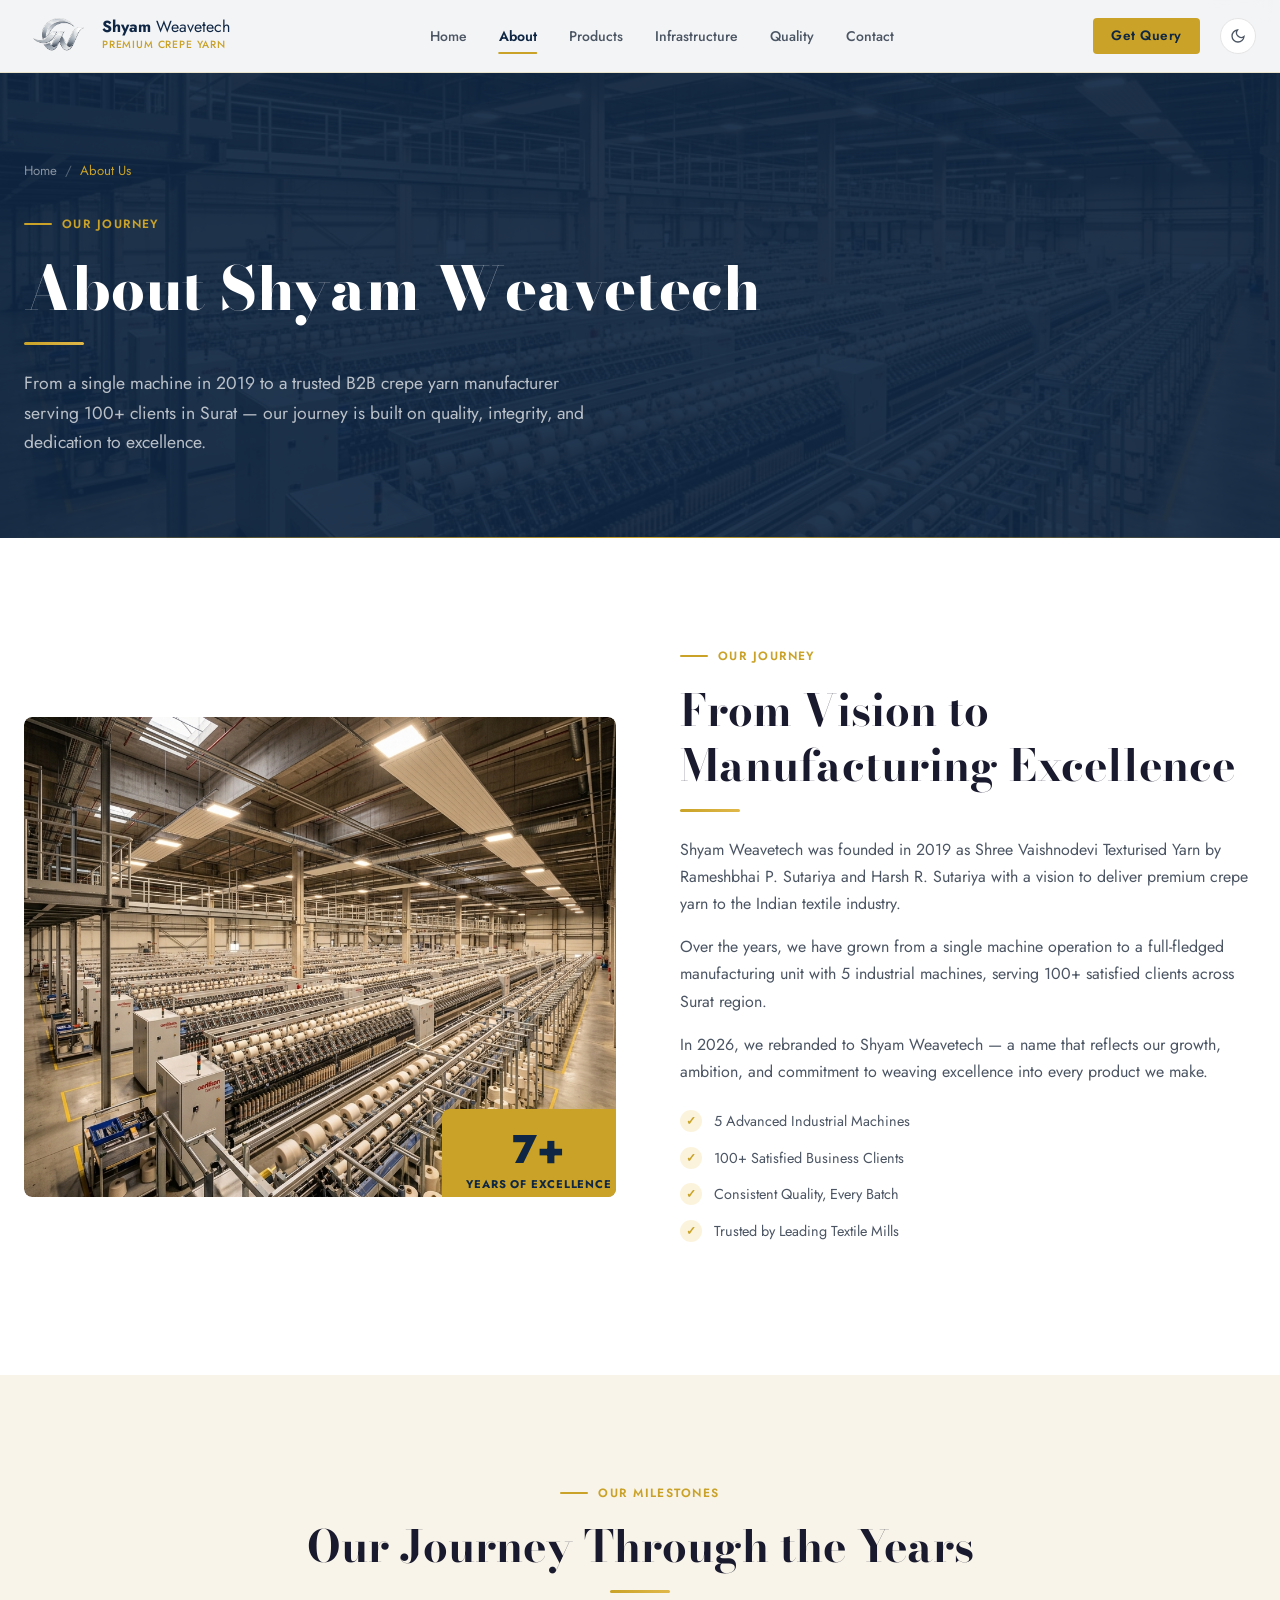
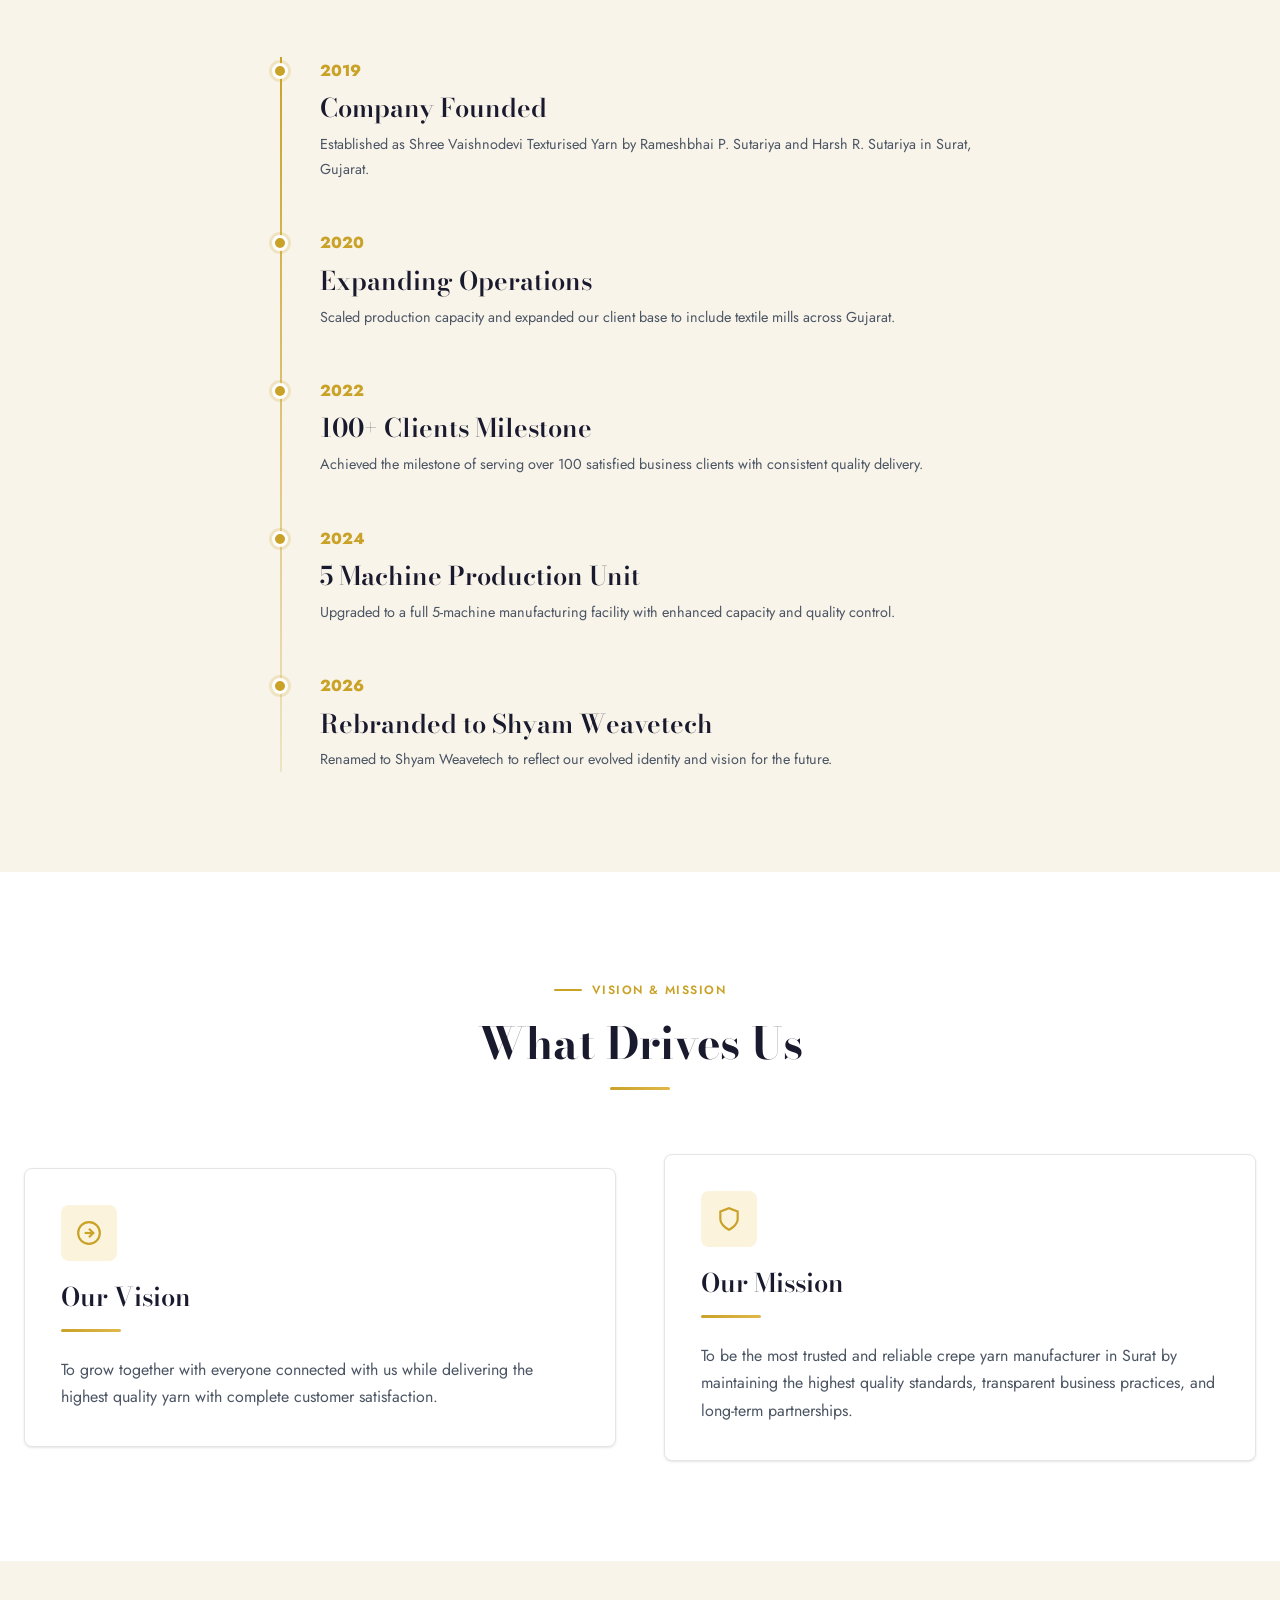
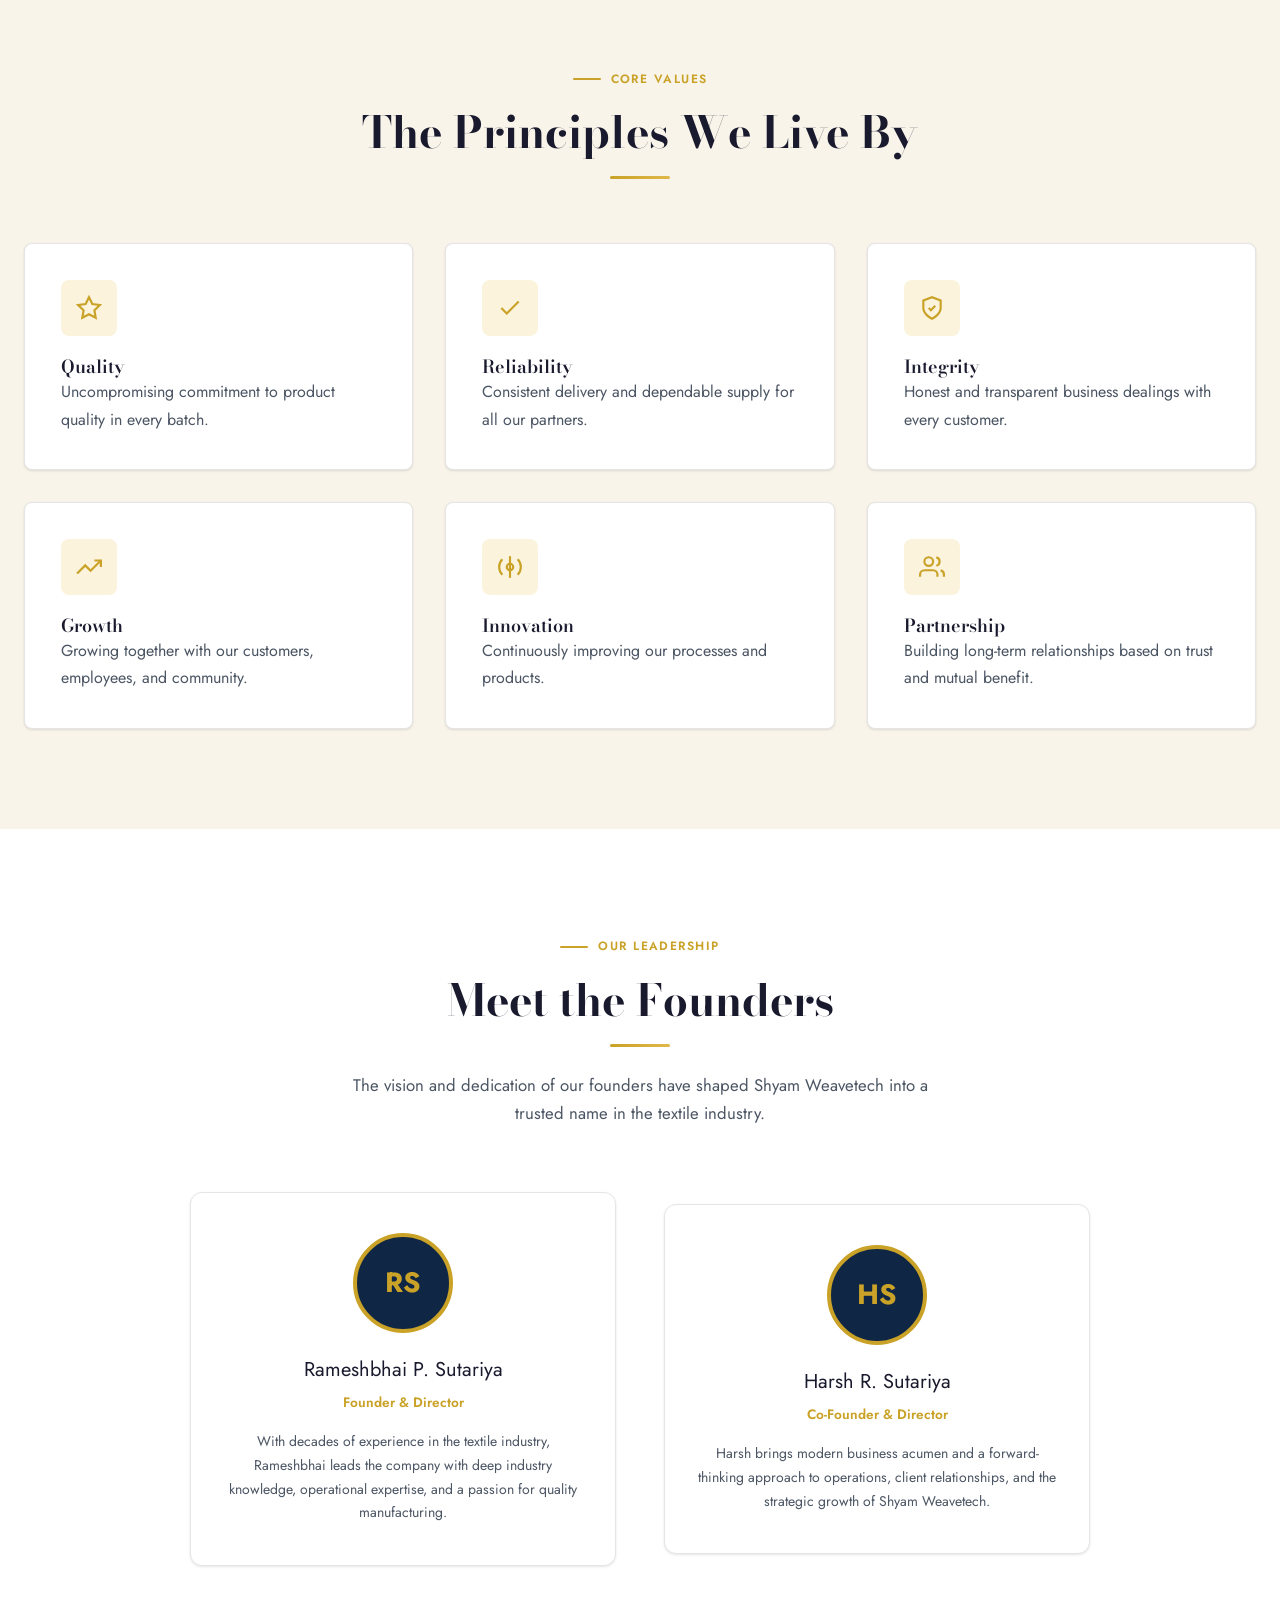
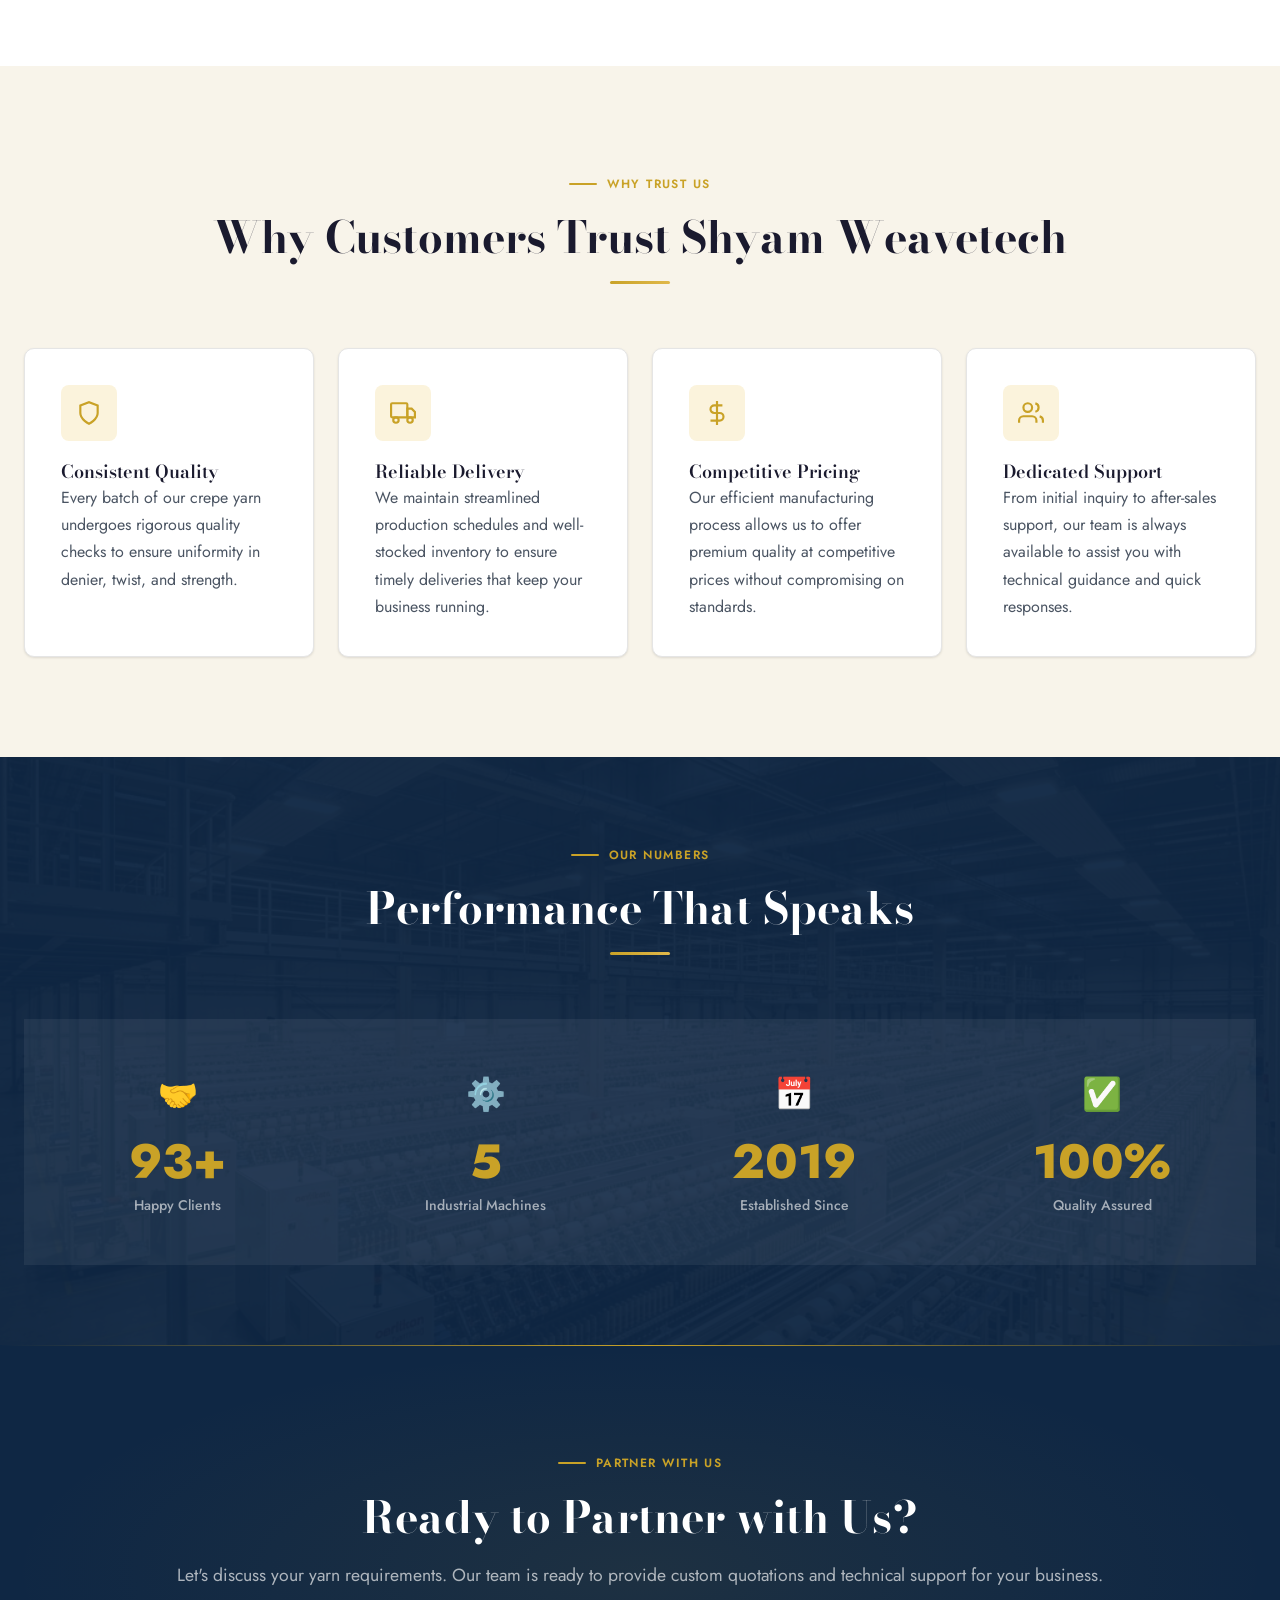
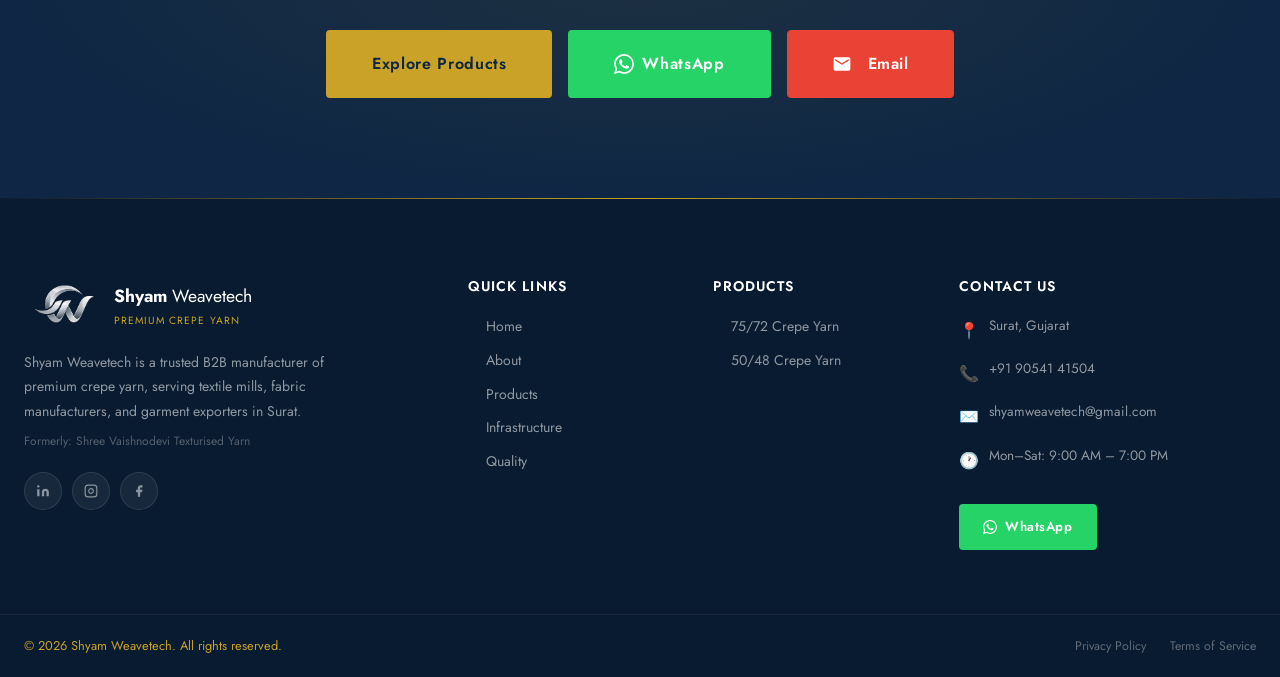
==== about.html @ a869e86b "Initial commit" ====
<!DOCTYPE html>
<html lang="en" data-theme="light">

<head>
  <meta charset="UTF-8">
  <meta name="viewport" content="width=device-width, initial-scale=1.0">
  <title>About Us | Shyam Weavetech — Premium Crepe Yarn Manufacturer, Surat</title>
  <meta name="description"
    content="Learn about Shyam Weavetech — founded in 2019 in Surat, Gujarat. Our story, vision, leadership, and journey from Shree Vaishnodevi Texturised Yarn to a trusted premium crepe yarn manufacturer.">
  <meta name="keywords"
    content="about Shyam Weavetech, crepe yarn manufacturer Surat, textile company Gujarat, yarn manufacturer history, Rameshbhai Sutariya">
  <meta property="og:title" content="About Shyam Weavetech | Premium Crepe Yarn Manufacturer">
  <meta property="og:description"
    content="Our story, vision, mission and leadership team. Built on quality since 2019.">
  <meta property="og:type" content="website">
  <link rel="canonical" href="https://shyamweavetech.com/about.html">
  <!-- Schema -->
  <script type="application/ld+json">
  {"@context":"https://schema.org","@type":"AboutPage","name":"About Shyam Weavetech","url":"https://shyamweavetech.com/about.html","description":"About Shyam Weavetech — Premium Crepe Yarn Manufacturer founded in 2019 in Surat, Gujarat."}
  </script>
  <link rel="stylesheet" href="css/style.css">
  <link rel="preconnect" href="https://fonts.googleapis.com">
  <link rel="preconnect" href="https://fonts.gstatic.com" crossorigin>
  <link rel="icon" href="images/logo2.png" type="image/png">
</head>

<body>



  <!-- Scroll Progress -->
  <div id="scroll-progress"></div>

  <!-- Navigation -->
  <nav id="navbar" role="navigation" aria-label="Main Navigation">
    <div class="nav-inner">
      <a href="index.html" class="nav-logo" aria-label="Shyam Weavetech Home">
        <img src="images/logo2.png" alt="Shyam Weavetech Logo" class="nav-logo-img">
        <div class="nav-logo-text">
          <span class="nav-logo-name"><b>Shyam</b> Weavetech</span>
          <span class="nav-logo-tagline">Premium Crepe Yarn</span>
        </div>
      </a>

      <ul class="nav-links" role="list">
        <li><a href="index.html" class="nav-link" data-i18n="nav_home">Home</a></li>
        <li><a href="about.html" class="nav-link active" data-i18n="nav_about">About</a></li>
        <li><a href="products.html" class="nav-link" data-i18n="nav_products">Products</a></li>
        <li><a href="infrastructure.html" class="nav-link" data-i18n="nav_infrastructure">Infrastructure</a></li>
        <li><a href="quality.html" class="nav-link" data-i18n="nav_quality">Quality</a></li>

        <li><a href="contact.html" class="nav-link" data-i18n="nav_contact">Contact</a></li>
      </ul>

      <div class="nav-actions">

        <a href="contact.html" class="btn btn-gold nav-query-btn" style="padding: 8px 16px; font-size: 0.85rem; margin-right: 8px; font-weight: 600; display: inline-flex; align-items: center; justify-content: center; height: 36px;">Get Query</a>
        <button class="theme-toggle" id="theme-toggle" aria-label="Toggle Dark Mode">
          <svg class="icon-moon" width="16" height="16" fill="none" stroke="currentColor" stroke-width="2"
            viewBox="0 0 24 24">
            <path d="M21 12.79A9 9 0 1111.21 3a7 7 0 009.79 9.79z" />
          </svg>
          <svg class="icon-sun" width="16" height="16" fill="none" stroke="currentColor" stroke-width="2"
            viewBox="0 0 24 24">
            <circle cx="12" cy="12" r="5" />
            <line x1="12" y1="1" x2="12" y2="3" />
            <line x1="12" y1="21" x2="12" y2="23" />
            <line x1="4.22" y1="4.22" x2="5.64" y2="5.64" />
            <line x1="18.36" y1="18.36" x2="19.78" y2="19.78" />
            <line x1="1" y1="12" x2="3" y2="12" />
            <line x1="21" y1="12" x2="23" y2="12" />
            <line x1="4.22" y1="19.78" x2="5.64" y2="18.36" />
            <line x1="18.36" y1="5.64" x2="19.78" y2="4.22" />
          </svg>
        </button>
        
        <button class="hamburger" id="hamburger" aria-label="Open mobile menu" aria-expanded="false">
          <span></span><span></span><span></span>
        </button>
      </div>
    </div>
  </nav>

  <!-- Mobile Menu -->
  <div id="mobile-menu" class="mobile-menu" role="dialog" aria-label="Mobile Navigation">
    <ul class="mobile-nav-links" role="list">
      <li><a href="index.html" class="mobile-nav-link" data-i18n="nav_home">Home</a></li>
      <li><a href="about.html" class="mobile-nav-link" data-i18n="nav_about">About</a></li>
      <li><a href="products.html" class="mobile-nav-link" data-i18n="nav_products">Products</a></li>
      <li><a href="infrastructure.html" class="mobile-nav-link" data-i18n="nav_infrastructure">Infrastructure</a></li>
      <li><a href="quality.html" class="mobile-nav-link" data-i18n="nav_quality">Quality</a></li>

      <li><a href="contact.html" class="mobile-nav-link" data-i18n="nav_contact">Contact</a></li>
    </ul>
    <div style="display:flex;gap:8px;padding:0 16px;">

      <a href="contact.html" class="btn btn-gold nav-query-btn" style="padding: 8px 16px; font-size: 0.85rem; margin-right: 8px; font-weight: 600; display: inline-flex; align-items: center; justify-content: center; height: 36px;">Get Query</a>
        <button class="theme-toggle" id="theme-toggle-mobile" aria-label="Toggle Dark Mode" style="margin-left:auto;"
        onclick="document.getElementById('theme-toggle').click()">
        <svg class="icon-moon" width="16" height="16" fill="none" stroke="currentColor" stroke-width="2"
          viewBox="0 0 24 24">
          <path d="M21 12.79A9 9 0 1111.21 3a7 7 0 009.79 9.79z" />
        </svg>
        <svg class="icon-sun" width="16" height="16" fill="none" stroke="currentColor" stroke-width="2"
          viewBox="0 0 24 24">
          <circle cx="12" cy="12" r="5" />
          <line x1="12" y1="1" x2="12" y2="3" />
          <line x1="12" y1="21" x2="12" y2="23" />
          <line x1="4.22" y1="4.22" x2="5.64" y2="5.64" />
          <line x1="18.36" y1="18.36" x2="19.78" y2="19.78" />
          <line x1="1" y1="12" x2="3" y2="12" />
          <line x1="21" y1="12" x2="23" y2="12" />
          <line x1="4.22" y1="19.78" x2="5.64" y2="18.36" />
          <line x1="18.36" y1="5.64" x2="19.78" y2="4.22" />
        </svg>
      </button>
    </div>
  </div>

  <!-- ══════════════════ PAGE HERO ══════════════════ -->
  <section class="page-hero" aria-labelledby="about-hero-heading">
    <div class="container">
      <nav class="breadcrumb" aria-label="Breadcrumb">
        <a href="index.html">Home</a>
        <span class="sep" aria-hidden="true">/</span>
        <span class="current" aria-current="page">About Us</span>
      </nav>
      <div class="section-label fade-up" data-i18n="about_story_label">Our Journey</div>
      <h1 id="about-hero-heading" class="fade-up delay-1" data-i18n="about_page_title">About Shyam Weavetech</h1>
      <div class="gold-line fade-up delay-2"></div>
      <p class="fade-up delay-3">From a single machine in 2019 to a trusted B2B crepe yarn manufacturer serving 100+
        clients in Surat — our journey is built on quality, integrity, and dedication to excellence.</p>
    </div>
  </section>

  <!-- ══════════════════ COMPANY STORY ══════════════════ -->
  <section class="section" aria-labelledby="story-heading">
    <div class="container">
      <div class="grid-2">
        <div class="about-preview-image slide-left">
          <img src="images/factory-floor.png" alt="Shyam Weavetech manufacturing facility" width="600" height="480"
            loading="lazy">
          <div class="about-preview-badge">
            <span class="big-num">7+</span>
            <span class="label">Years of Excellence</span>
          </div>
        </div>
        <div class="about-preview-content slide-right">
          <div class="section-label" data-i18n="about_story_label">Our Journey</div>
          <h2 id="story-heading" data-i18n="about_story_heading">From Vision to Manufacturing Excellence</h2>
          <div class="gold-line"></div>
          <p data-i18n="about_story_text1">Shyam Weavetech was founded in 2019 as Shree Vaishnodevi Texturised Yarn by
            Rameshbhai P. Sutariya and Harsh R. Sutariya with a vision to deliver premium crepe yarn to the Indian
            textile industry.</p>
          <p style="margin-top:16px;" data-i18n="about_story_text2">Over the years, we have grown from a single machine
            operation to a full-fledged manufacturing unit with 5 industrial machines, serving 100+ satisfied clients
            across Surat region.</p>
          <p style="margin-top:16px;" data-i18n="about_story_text3">In 2026, we rebranded to Shyam Weavetech — a name
            that reflects our growth, ambition, and commitment to weaving excellence into every product we make.</p>
          <ul class="check-list" role="list" style="margin-top:24px;">
            <li class="check-item"><span class="check-icon" aria-hidden="true">✓</span><span data-i18n="about_check_1">5
                Advanced Industrial Machines</span></li>
            <li class="check-item"><span class="check-icon" aria-hidden="true">✓</span><span
                data-i18n="about_check_2">100+ Satisfied Business Clients</span></li>
            <li class="check-item"><span class="check-icon" aria-hidden="true">✓</span><span
                data-i18n="about_check_3">Consistent Quality, Every Batch</span></li>
            <li class="check-item"><span class="check-icon" aria-hidden="true">✓</span><span
                data-i18n="about_check_4">Trusted by Leading Textile Mills</span></li>
          </ul>
        </div>
      </div>
    </div>
  </section>

  <!-- ══════════════════ TIMELINE ══════════════════ -->
  <section class="section-cream" aria-labelledby="timeline-heading">
    <div class="container">
      <div class="section-header centered fade-up">
        <div class="section-label" data-i18n="timeline_label">Our Milestones</div>
        <h2 id="timeline-heading">Our Journey Through the Years</h2>
        <div class="gold-line centered"></div>
      </div>
      <div style="max-width:720px;margin:0 auto;">
        <div class="timeline" role="list" aria-label="Company milestones">

          <div class="timeline-item fade-up delay-1" role="listitem">
            <div class="timeline-year" data-i18n="t_2019_year">2019</div>
            <h3 data-i18n="t_2019_title">Company Founded</h3>
            <p data-i18n="t_2019_text">Established as Shree Vaishnodevi Texturised Yarn by Rameshbhai P. Sutariya and
              Harsh R. Sutariya in Surat, Gujarat.</p>
          </div>

          <div class="timeline-item fade-up delay-2" role="listitem">
            <div class="timeline-year" data-i18n="t_2020_year">2020</div>
            <h3 data-i18n="t_2020_title">Expanding Operations</h3>
            <p data-i18n="t_2020_text">Scaled production capacity and expanded our client base to include textile mills
              across Gujarat.</p>
          </div>

          <div class="timeline-item fade-up delay-3" role="listitem">
            <div class="timeline-year" data-i18n="t_2022_year">2022</div>
            <h3 data-i18n="t_2022_title">100+ Clients Milestone</h3>
            <p data-i18n="t_2022_text">Achieved the milestone of serving over 100 satisfied business clients with
              consistent quality delivery.</p>
          </div>

          <div class="timeline-item fade-up delay-4" role="listitem">
            <div class="timeline-year" data-i18n="t_2024_year">2024</div>
            <h3 data-i18n="t_2024_title">5 Machine Production Unit</h3>
            <p data-i18n="t_2024_text">Upgraded to a full 5-machine manufacturing facility with enhanced capacity and
              quality control.</p>
          </div>

          <div class="timeline-item fade-up" role="listitem">
            <div class="timeline-year" data-i18n="t_2026_year">2026</div>
            <h3 data-i18n="t_2026_title">Rebranded to Shyam Weavetech</h3>
            <p data-i18n="t_2026_text">Renamed to Shyam Weavetech to reflect our evolved identity and vision for the
              future.</p>
          </div>

        </div>
      </div>
    </div>
  </section>

  <!-- ══════════════════ VISION & MISSION ══════════════════ -->
  <section class="section" aria-labelledby="vision-heading">
    <div class="container">
      <div class="section-header centered fade-up">
        <div class="section-label" data-i18n="vision_label">Vision &amp; Mission</div>
        <h2 id="vision-heading" data-i18n="vision_heading">What Drives Us</h2>
        <div class="gold-line centered"></div>
      </div>
      <div class="grid-2">

        <!-- Vision Card -->
        <div class="card fade-up delay-1" aria-label="Our Vision">
          <div class="icon-box" aria-hidden="true">
            <svg viewBox="0 0 24 24" fill="none" stroke="currentColor" stroke-width="2">
              <circle cx="12" cy="12" r="10" />
              <path d="M12 8l4 4-4 4" />
              <line x1="8" y1="12" x2="16" y2="12" />
            </svg>
          </div>
          <h3 data-i18n="vision_title">Our Vision</h3>
          <div class="gold-line"></div>
          <p data-i18n="vision_text">To grow together with everyone connected with us while delivering the highest
            quality yarn with complete customer satisfaction.</p>
        </div>

        <!-- Mission Card -->
        <div class="card fade-up delay-2" aria-label="Our Mission">
          <div class="icon-box" aria-hidden="true">
            <svg viewBox="0 0 24 24" fill="none" stroke="currentColor" stroke-width="2">
              <path d="M12 22s8-4 8-10V5l-8-3-8 3v7c0 6 8 10 8 10z" />
            </svg>
          </div>
          <h3 data-i18n="mission_title">Our Mission</h3>
          <div class="gold-line"></div>
          <p data-i18n="mission_text">To be the most trusted and reliable crepe yarn manufacturer in Surat by
            maintaining the highest quality standards, transparent business practices, and long-term partnerships.</p>
        </div>

      </div>
    </div>
  </section>

  <!-- ══════════════════ CORE VALUES ══════════════════ -->
  <section class="section-cream" aria-labelledby="values-heading">
    <div class="container">
      <div class="section-header centered fade-up">
        <div class="section-label" data-i18n="values_label">Core Values</div>
        <h2 id="values-heading" data-i18n="values_heading">The Principles We Live By</h2>
        <div class="gold-line centered"></div>
      </div>
      <div class="grid-3">

        <div class="card fade-up delay-1" aria-label="Quality value">
          <div class="icon-box" aria-hidden="true">
            <svg viewBox="0 0 24 24" fill="none" stroke="currentColor" stroke-width="2">
              <polygon
                points="12 2 15.09 8.26 22 9.27 17 14.14 18.18 21.02 12 17.77 5.82 21.02 7 14.14 2 9.27 8.91 8.26 12 2" />
            </svg>
          </div>
          <h4 data-i18n="v1_title">Quality</h4>
          <p data-i18n="v1_text">Uncompromising commitment to product quality in every batch.</p>
        </div>

        <div class="card fade-up delay-2" aria-label="Reliability value">
          <div class="icon-box" aria-hidden="true">
            <svg viewBox="0 0 24 24" fill="none" stroke="currentColor" stroke-width="2">
              <polyline points="20 6 9 17 4 12" />
            </svg>
          </div>
          <h4 data-i18n="v2_title">Reliability</h4>
          <p data-i18n="v2_text">Consistent delivery and dependable supply for all our partners.</p>
        </div>

        <div class="card fade-up delay-3" aria-label="Integrity value">
          <div class="icon-box" aria-hidden="true">
            <svg viewBox="0 0 24 24" fill="none" stroke="currentColor" stroke-width="2">
              <path d="M9 12l2 2 4-4" />
              <path d="M12 22s8-4 8-10V5l-8-3-8 3v7c0 6 8 10 8 10z" />
            </svg>
          </div>
          <h4 data-i18n="v3_title">Integrity</h4>
          <p data-i18n="v3_text">Honest and transparent business dealings with every customer.</p>
        </div>

        <div class="card fade-up delay-1" aria-label="Growth value">
          <div class="icon-box" aria-hidden="true">
            <svg viewBox="0 0 24 24" fill="none" stroke="currentColor" stroke-width="2">
              <polyline points="23 6 13.5 15.5 8.5 10.5 1 18" />
              <polyline points="17 6 23 6 23 12" />
            </svg>
          </div>
          <h4 data-i18n="v4_title">Growth</h4>
          <p data-i18n="v4_text">Growing together with our customers, employees, and community.</p>
        </div>

        <div class="card fade-up delay-2" aria-label="Innovation value">
          <div class="icon-box" aria-hidden="true">
            <svg viewBox="0 0 24 24" fill="none" stroke="currentColor" stroke-width="2">
              <circle cx="12" cy="12" r="3" />
              <path d="M19.07 4.93a10 10 0 010 14.14M4.93 4.93a10 10 0 000 14.14" />
              <line x1="12" y1="2" x2="12" y2="22" />
            </svg>
          </div>
          <h4 data-i18n="v5_title">Innovation</h4>
          <p data-i18n="v5_text">Continuously improving our processes and products.</p>
        </div>

        <div class="card fade-up delay-3" aria-label="Partnership value">
          <div class="icon-box" aria-hidden="true">
            <svg viewBox="0 0 24 24" fill="none" stroke="currentColor" stroke-width="2">
              <path d="M17 21v-2a4 4 0 0 0-4-4H5a4 4 0 0 0-4 4v2" />
              <circle cx="9" cy="7" r="4" />
              <path d="M23 21v-2a4 4 0 0 0-3-3.87" />
              <path d="M16 3.13a4 4 0 0 1 0 7.75" />
            </svg>
          </div>
          <h4 data-i18n="v6_title">Partnership</h4>
          <p data-i18n="v6_text">Building long-term relationships based on trust and mutual benefit.</p>
        </div>

      </div>
    </div>
  </section>

  <!-- ══════════════════ LEADERSHIP ══════════════════ -->
  <section class="section" aria-labelledby="leadership-heading">
    <div class="container">
      <div class="section-header centered fade-up">
        <div class="section-label" data-i18n="leadership_label">Our Leadership</div>
        <h2 id="leadership-heading" data-i18n="leadership_heading">Meet the Founders</h2>
        <div class="gold-line centered"></div>
        <p>The vision and dedication of our founders have shaped Shyam Weavetech into a trusted name in the textile
          industry.</p>
      </div>
      <div class="grid-2" style="max-width:900px;margin:0 auto;">

        <div class="leader-card slide-left" aria-label="Rameshbhai P. Sutariya, Founder and Director">
          <div class="leader-avatar" aria-hidden="true">RS</div>
          <div class="leader-name" data-i18n="leader1_name">Rameshbhai P. Sutariya</div>
          <div class="leader-title" data-i18n="leader1_title">Founder &amp; Director</div>
          <p class="leader-bio" data-i18n="leader1_bio">With decades of experience in the textile industry, Rameshbhai
            leads the company with deep industry knowledge, operational expertise, and a passion for quality
            manufacturing.</p>
        </div>

        <div class="leader-card slide-right" aria-label="Harsh R. Sutariya, Co-Founder and Director">
          <div class="leader-avatar" aria-hidden="true">HS</div>
          <div class="leader-name" data-i18n="leader2_name">Harsh R. Sutariya</div>
          <div class="leader-title" data-i18n="leader2_title">Co-Founder &amp; Director</div>
          <p class="leader-bio" data-i18n="leader2_bio">Harsh brings modern business acumen and a forward-thinking
            approach to operations, client relationships, and the strategic growth of Shyam Weavetech.</p>
        </div>

      </div>
    </div>
  </section>

  <!-- ══════════════════ WHY CUSTOMERS TRUST US ══════════════════ -->
  <section class="section-cream" aria-labelledby="trust-heading">
    <div class="container">
      <div class="section-header centered fade-up">
        <div class="section-label" data-i18n="trust_label">Why Trust Us</div>
        <h2 id="trust-heading" data-i18n="trust_heading">Why Customers Trust Shyam Weavetech</h2>
        <div class="gold-line centered"></div>
      </div>
      <div class="grid-4">

        <div class="why-card fade-up delay-1">
          <div class="icon-box" aria-hidden="true">
            <svg viewBox="0 0 24 24" fill="none" stroke="currentColor" stroke-width="2">
              <path d="M12 22s8-4 8-10V5l-8-3-8 3v7c0 6 8 10 8 10z" />
            </svg>
          </div>
          <h4 data-i18n="why_1_title">Consistent Quality</h4>
          <p data-i18n="why_1_text">Every batch of our crepe yarn undergoes rigorous quality checks to ensure uniformity
            in denier, twist, and strength.</p>
        </div>

        <div class="why-card fade-up delay-2">
          <div class="icon-box" aria-hidden="true">
            <svg viewBox="0 0 24 24" fill="none" stroke="currentColor" stroke-width="2">
              <rect x="1" y="3" width="15" height="13" rx="1" />
              <path d="M16 8h4l3 3v5h-7V8z" />
              <circle cx="5.5" cy="18.5" r="2.5" />
              <circle cx="18.5" cy="18.5" r="2.5" />
            </svg>
          </div>
          <h4 data-i18n="why_2_title">Reliable Delivery</h4>
          <p data-i18n="why_2_text">We maintain streamlined production schedules and well-stocked inventory to ensure
            timely deliveries that keep your business running.</p>
        </div>

        <div class="why-card fade-up delay-3">
          <div class="icon-box" aria-hidden="true">
            <svg viewBox="0 0 24 24" fill="none" stroke="currentColor" stroke-width="2">
              <line x1="12" y1="1" x2="12" y2="23" />
              <path d="M17 5H9.5a3.5 3.5 0 0 0 0 7h5a3.5 3.5 0 0 1 0 7H6" />
            </svg>
          </div>
          <h4 data-i18n="why_3_title">Competitive Pricing</h4>
          <p data-i18n="why_3_text">Our efficient manufacturing process allows us to offer premium quality at
            competitive prices without compromising on standards.</p>
        </div>

        <div class="why-card fade-up delay-4">
          <div class="icon-box" aria-hidden="true">
            <svg viewBox="0 0 24 24" fill="none" stroke="currentColor" stroke-width="2">
              <path d="M17 21v-2a4 4 0 0 0-4-4H5a4 4 0 0 0-4 4v2" />
              <circle cx="9" cy="7" r="4" />
              <path d="M23 21v-2a4 4 0 0 0-3-3.87" />
              <path d="M16 3.13a4 4 0 0 1 0 7.75" />
            </svg>
          </div>
          <h4 data-i18n="why_4_title">Dedicated Support</h4>
          <p data-i18n="why_4_text">From initial inquiry to after-sales support, our team is always available to assist
            you with technical guidance and quick responses.</p>
        </div>

      </div>
    </div>
  </section>

  <!-- ══════════════════ STATISTICS ══════════════════ -->
  <section class="stats-section" aria-labelledby="stats-heading">
    <div class="container">
      <div class="section-header centered fade-up" style="position:relative;z-index:1;">
        <div class="section-label text-gold" data-i18n="stats_label">Our Numbers</div>
        <h2 id="stats-heading" style="color:var(--white);" data-i18n="stats_heading">Performance That Speaks</h2>
        <div class="gold-line centered"></div>
      </div>
      <div class="stats-grid" role="list" aria-label="Company Statistics">
        <div class="stat-card fade-up delay-1" role="listitem">
          <span class="stat-icon" aria-hidden="true">🤝</span>
          <div class="stat-number" data-count="100" data-suffix="+" aria-label="100 plus happy clients">100+</div>
          <div class="stat-label" data-i18n="stat_1_label">Happy Clients</div>
        </div>
        <div class="stat-card fade-up delay-2" role="listitem">
          <span class="stat-icon" aria-hidden="true">⚙️</span>
          <div class="stat-number" data-count="5" aria-label="5 industrial machines">5</div>
          <div class="stat-label" data-i18n="stat_2_label">Industrial Machines</div>
        </div>
        <div class="stat-card fade-up delay-3" role="listitem">
          <span class="stat-icon" aria-hidden="true">📅</span>
          <div class="stat-number">2019</div>
          <div class="stat-label" data-i18n="stat_3_label">Established Since</div>
        </div>
        <div class="stat-card fade-up delay-4" role="listitem">
          <span class="stat-icon" aria-hidden="true">✅</span>
          <div class="stat-number">100%</div>
          <div class="stat-label" data-i18n="stat_4_label">Quality Assured</div>
        </div>
      </div>
    </div>
  </section>

  <!-- ══════════════════ CTA ══════════════════ -->
  <section class="cta-section" aria-labelledby="cta-heading">
    <div class="container">
      <div class="section-label text-gold centered fade-up" style="justify-content:center;" data-i18n="stats_label">
        Partner With Us</div>
      <h2 id="cta-heading" class="fade-up" data-i18n="cta_heading">Ready to Partner with Us?</h2>
      <p class="fade-up" data-i18n="cta_text">Let's discuss your yarn requirements. Our team is ready to provide custom
        quotations and technical support for your business.</p>
      <div class="cta-buttons fade-up">
        <a href="products.html" class="btn btn-gold btn-lg" id="cta-products-btn"
          data-i18n="btn_explore_products">Explore Products</a>
        <div class="cta-actions" style="display: flex; gap: 16px; justify-content: center; flex-wrap: wrap;">
          <a href="#" class="btn btn-whatsapp btn-lg" data-wa="general">
            <svg width="20" height="20" viewBox="0 0 24 24" fill="currentColor"><path d="M17.472 14.382c-.297-.149-1.758-.867-2.03-.967-.273-.099-.471-.148-.67.15-.197.297-.767.966-.94 1.164-.173.199-.347.223-.644.075-.297-.15-1.255-.463-2.39-1.475-.883-.788-1.48-1.761-1.653-2.059-.173-.297-.018-.458.13-.606.134-.133.298-.347.446-.52.149-.174.198-.298.298-.497.099-.198.05-.371-.025-.52-.075-.149-.669-1.612-.916-2.207-.242-.579-.487-.5-.669-.51-.173-.008-.371-.01-.57-.01-.198 0-.52.074-.792.372-.272.297-1.04 1.016-1.04 2.479 0 1.462 1.065 2.875 1.213 3.074.149.198 2.096 3.2 5.077 4.487.709.306 1.262.489 1.694.625.712.227 1.36.195 1.871.118.571-.085 1.758-.719 2.006-1.413.248-.694.248-1.289.173-1.413-.074-.124-.272-.198-.57-.347m-5.421 7.403h-.004a9.87 9.87 0 01-5.031-1.378l-.361-.214-3.741.982.998-3.648-.235-.374a9.86 9.86 0 01-1.51-5.26c.001-5.45 4.436-9.884 9.888-9.884 2.64 0 5.122 1.03 6.988 2.898a9.825 9.825 0 012.893 6.994c-.003 5.45-4.437 9.884-9.885 9.884m8.413-18.297A11.815 11.815 0 0012.05 0C5.495 0 .16 5.335.157 11.892c0 2.096.547 4.142 1.588 5.945L.057 24l6.305-1.654a11.882 11.882 0 005.683 1.448h.005c6.554 0 11.89-5.335 11.893-11.893a11.821 11.821 0 00-3.48-8.413z" /></svg>
            WhatsApp
          </a>
          
          <a href="#" class="btn btn-gmail btn-lg email-modal-trigger">
      <svg width="20" height="20" viewBox="0 0 24 24" fill="currentColor"><path d="M20 4H4C2.9 4 2.01 4.9 2.01 6L2 18C2 19.1 2.9 20 4 20H20C21.1 20 22 19.1 22 18V6C22 4.9 21.1 4 20 4ZM20 8L12 13L4 8V6L12 11L20 6V8Z"/></svg>
      Email
    </a>
        </div>
      </div>
    </div>
  </section>

  <!-- ══════════════════ FOOTER ══════════════════ -->
  <footer id="footer" role="contentinfo">
    <div class="container">
      <div class="footer-grid">
        <!-- Brand -->
        <div class="footer-brand">
          <div class="footer-logo-wrap">
            <img src="images/logo2.png" alt="Shyam Weavetech Logo" class="footer-logo-img">
            <div>
              <div class="footer-logo-name"><b>Shyam</b> Weavetech</div>
              <div class="footer-logo-tagline" data-i18n="footer_tagline">Premium Crepe Yarn</div>
            </div>
          </div>
          <p data-i18n="footer_about">Shyam Weavetech is a trusted B2B manufacturer of premium crepe yarn, serving
            textile mills, fabric manufacturers, and garment exporters in Surat.</p>
          <p style="font-size:0.75rem;color:rgba(255,255,255,0.3);margin-top:8px;" data-i18n="footer_prev_name">
            Formerly: Shree Vaishnodevi Texturised Yarn</p>
          <div class="social-links" role="list" aria-label="Social Media Links">
            <div class="social-link" role="listitem" aria-label="LinkedIn - Coming Soon" tabindex="0">
              <svg width="14" height="14" viewBox="0 0 24 24" fill="currentColor">
                <path d="M16 8a6 6 0 0 1 6 6v7h-4v-7a2 2 0 0 0-2-2 2 2 0 0 0-2 2v7h-4v-7a6 6 0 0 1 6-6z" />
                <rect x="2" y="9" width="4" height="12" />
                <circle cx="4" cy="4" r="2" />
              </svg>
              <span class="social-tooltip" data-i18n="coming_soon">Coming Soon</span>
            </div>
            <div class="social-link" role="listitem" aria-label="Instagram - Coming Soon" tabindex="0">
              <svg width="14" height="14" viewBox="0 0 24 24" fill="none" stroke="currentColor" stroke-width="2">
                <rect x="2" y="2" width="20" height="20" rx="5" ry="5" />
                <path d="M16 11.37A4 4 0 1 1 12.63 8 4 4 0 0 1 16 11.37z" />
                <line x1="17.5" y1="6.5" x2="17.51" y2="6.5" />
              </svg>
              <span class="social-tooltip" data-i18n="coming_soon">Coming Soon</span>
            </div>
            <div class="social-link" role="listitem" aria-label="Facebook - Coming Soon" tabindex="0">
              <svg width="14" height="14" viewBox="0 0 24 24" fill="currentColor">
                <path d="M18 2h-3a5 5 0 0 0-5 5v3H7v4h3v8h4v-8h3l1-4h-4V7a1 1 0 0 1 1-1h3z" />
              </svg>
              <span class="social-tooltip" data-i18n="coming_soon">Coming Soon</span>
            </div>
          </div>
        </div>
        <!-- Quick Links -->
        <div>
          <h3 class="footer-heading" data-i18n="footer_quick_links">Quick Links</h3>
          <nav class="footer-links" aria-label="Footer navigation">
            <a href="index.html" class="footer-link" data-i18n="nav_home">Home</a>
            <a href="about.html" class="footer-link" data-i18n="nav_about">About</a>
            <a href="products.html" class="footer-link" data-i18n="nav_products">Products</a>
            <a href="infrastructure.html" class="footer-link" data-i18n="nav_infrastructure">Infrastructure</a>
            <a href="quality.html" class="footer-link" data-i18n="nav_quality">Quality</a>

          </nav>
        </div>
        <!-- Products -->
        <div>
          <h3 class="footer-heading" data-i18n="footer_products_col">Products</h3>
          <nav class="footer-links" aria-label="Product links">
            <a href="products.html" class="footer-link">75/72 Crepe Yarn</a>
            <a href="products.html" class="footer-link">50/48 Crepe Yarn</a>
          </nav>
        </div>
        <!-- Contact -->
        <div>
          <h3 class="footer-heading" data-i18n="footer_contact_col">Contact Us</h3>
          <div class="footer-contact-item">
            <span class="footer-contact-icon" aria-hidden="true">📍</span>
            <span class="footer-contact-text" data-i18n="address_val">Surat, Gujarat</span>
          </div>
          <div class="footer-contact-item">
            <span class="footer-contact-icon" aria-hidden="true">📞</span>
            <span class="footer-contact-text"><a href="tel:+919054141504">+91 90541 41504</a></span>
          </div>
          <div class="footer-contact-item">
            <span class="footer-contact-icon" aria-hidden="true">✉️</span>
            <span class="footer-contact-text"><a
                href="mailto:shyamweavetech@gmail.com">shyamweavetech@gmail.com</a></span>
          </div>
          <div class="footer-contact-item">
            <span class="footer-contact-icon" aria-hidden="true">🕐</span>
            <span class="footer-contact-text" data-i18n="hours_val">Mon–Sat: 9:00 AM – 7:00 PM</span>
          </div>
          <a href="#" class="btn btn-whatsapp btn-sm mt-16" id="footer-wa-btn" data-wa="general">
            <svg width="14" height="14" viewBox="0 0 24 24" fill="currentColor">
              <path
                d="M17.472 14.382c-.297-.149-1.758-.867-2.03-.967-.273-.099-.471-.148-.67.15-.197.297-.767.966-.94 1.164-.173.199-.347.223-.644.075-.297-.15-1.255-.463-2.39-1.475-.883-.788-1.48-1.761-1.653-2.059-.173-.297-.018-.458.13-.606.134-.133.298-.347.446-.52.149-.174.198-.298.298-.497.099-.198.05-.371-.025-.52-.075-.149-.669-1.612-.916-2.207-.242-.579-.487-.5-.669-.51-.173-.008-.371-.01-.57-.01-.198 0-.52.074-.792.372-.272.297-1.04 1.016-1.04 2.479 0 1.462 1.065 2.875 1.213 3.074.149.198 2.096 3.2 5.077 4.487.709.306 1.262.489 1.694.625.712.227 1.36.195 1.871.118.571-.085 1.758-.719 2.006-1.413.248-.694.248-1.289.173-1.413-.074-.124-.272-.198-.57-.347m-5.421 7.403h-.004a9.87 9.87 0 01-5.031-1.378l-.361-.214-3.741.982.998-3.648-.235-.374a9.86 9.86 0 01-1.51-5.26c.001-5.45 4.436-9.884 9.888-9.884 2.64 0 5.122 1.03 6.988 2.898a9.825 9.825 0 012.893 6.994c-.003 5.45-4.437 9.884-9.885 9.884m8.413-18.297A11.815 11.815 0 0012.05 0C5.495 0 .16 5.335.157 11.892c0 2.096.547 4.142 1.588 5.945L.057 24l6.305-1.654a11.882 11.882 0 005.683 1.448h.005c6.554 0 11.89-5.335 11.893-11.893a11.821 11.821 0 00-3.48-8.413z" />
            </svg>
            WhatsApp
          </a>
        </div>
      </div>
    </div>

    <hr class="footer-divider">

    <div class="container">
      <div class="footer-bottom">
        <p class="footer-copyright">
          <span data-i18n="footer_copyright">© 2026 <span>Shyam Weavetech</span>. All rights reserved.</span>
        </p>
        <div class="footer-bottom-links">
          <a href="contact.html" class="footer-bottom-link">Privacy Policy</a>
          <a href="contact.html" class="footer-bottom-link">Terms of Service</a>
        </div>
      </div>
    </div>
  </footer>

  <!-- WhatsApp Float -->
  
  

  <!-- Scroll To Top -->
  <button id="scroll-top" aria-label="Scroll to top" title="Back to top">
    <svg width="18" height="18" fill="none" stroke="currentColor" stroke-width="2.5" viewBox="0 0 24 24"
      aria-hidden="true">
      <polyline points="18 15 12 9 6 15" />
    </svg>
  </button>


  <script src="js/main.js"></script>

  <!-- ══════════════════ EMAIL MODAL ══════════════════ -->
  <div id="email-modal-overlay" class="email-modal-overlay" aria-hidden="true">
    <div class="email-modal-box" role="dialog" aria-modal="true" aria-labelledby="email-modal-title">
      <button id="email-modal-close" class="email-modal-close" aria-label="Close modal">
        <svg width="24" height="24" viewBox="0 0 24 24" fill="none" stroke="currentColor" stroke-width="2"><line x1="18" y1="6" x2="6" y2="18"></line><line x1="6" y1="6" x2="18" y2="18"></line></svg>
      </button>
      <h2 id="email-modal-title">Send us an Email</h2>
      <p class="email-modal-subtitle">Please provide a few details so we can assist you better.</p>
      
      <form id="email-modal-form">
        <div class="form-group">
          <label class="form-label" for="email-modal-purpose">Purpose of Email</label>
          <div class="select-wrapper">
            <select class="form-control" id="email-modal-purpose" required>
              <option value="" disabled selected>Select a purpose...</option>
              <option value="Casual Inquiry">Casual Inquiry</option>
              <option value="Business Related">Business Related</option>
              <option value="Order Related">Order Related</option>
              <option value="Issue Related">Issue Related</option>
              <option value="Bill Related">Bill Related</option>
              <option value="Payment Related">Payment Related</option>
            </select>
            <div class="select-arrow" style="pointer-events:none; position:absolute; right:12px; top:50%; transform:translateY(-50%); font-size:12px; color:var(--text-secondary);">▼</div>
          </div>
        </div>

        <div class="form-group">
          <label class="form-label" for="email-modal-name">Your Name</label>
          <input type="text" class="form-control" id="email-modal-name" placeholder="John Doe" required>
        </div>

        <div class="form-group">
          <label class="form-label" for="email-modal-email">Your Email</label>
          <input type="email" class="form-control" name="email" id="email-modal-email" placeholder="john@example.com" required>
        </div>
        <div class="form-group">
          <label class="form-label" for="email-modal-phone">Contact Number</label>
          <input type="tel" class="form-control" id="email-modal-phone" placeholder="+91 XXXXX XXXXX" required>
        </div>

        <div class="form-group">
          <label class="form-label" for="email-modal-message">Message Details</label>
          <textarea class="form-control" id="email-modal-message" rows="4" placeholder="Tell us more about your inquiry..." required></textarea>
        </div>

        <button type="submit" id="email-modal-submit" class="btn btn-gold w-full" style="justify-content:center;">
          <span id="email-modal-btn-text">Send Message</span>
        </button>
      </form>
    </div>
  </div>


  <!-- ══════════════════ WHATSAPP MODAL ══════════════════ -->
  <div id="wa-modal-overlay" class="wa-modal-overlay" aria-hidden="true">
    <div class="wa-modal-box" role="dialog" aria-modal="true" aria-labelledby="wa-modal-title">
      <button id="wa-modal-close" class="wa-modal-close" aria-label="Close modal">
        <svg width="24" height="24" viewBox="0 0 24 24" fill="none" stroke="currentColor" stroke-width="2"><line x1="18" y1="6" x2="6" y2="18"></line><line x1="6" y1="6" x2="18" y2="18"></line></svg>
      </button>
      <h2 id="wa-modal-title">Chat with us on WhatsApp</h2>
      <p class="wa-modal-subtitle">Please provide your details and we'll reply to you on WhatsApp instantly.</p>
      
      <form id="wa-modal-form">
        <div class="form-group">
          <label class="form-label" for="wa-modal-name">Your Name</label>
          <input type="text" class="form-control" id="wa-modal-name" placeholder="John Doe" required>
        </div>

        <div class="form-group">
          <label class="form-label" for="wa-modal-topic">Topic</label>
          <div class="select-wrapper">
            <select class="form-control" id="wa-modal-topic" required>
              <option value="" disabled selected>Select a topic...</option>
              <option value="Product Inquiry">Product Inquiry</option>
              <option value="Bulk Order">Bulk Order</option>
              <option value="Partnership">Partnership</option>
              <option value="Other">Other</option>
            </select>
            <div class="select-arrow" style="pointer-events:none; position:absolute; right:12px; top:50%; transform:translateY(-50%); font-size:12px; color:var(--text-secondary);">▼</div>
          </div>
        </div>

        <div class="form-group">
          <label class="form-label" for="wa-modal-details">Message Details</label>
          <textarea class="form-control" id="wa-modal-details" rows="4" placeholder="Tell us more about your inquiry..." required></textarea>
        </div>

        <button type="submit" class="btn btn-whatsapp w-full" style="justify-content:center;">
          <span>Start WhatsApp Chat</span>
        </button>
      </form>
    </div>
  </div>

</body>

</html>
---- css/style.css ----
/* ============================================================
   SHYAM WEAVETECH — Complete Design System
   Premium Corporate Textile Manufacturing Website
   ============================================================ */

/* ── Google Fonts ── */
@import url('https://fonts.googleapis.com/css2?family=Bodoni+Moda:ital,opsz,wght@0,6..96,400;0,6..96,500;0,6..96,600;0,6..96,700;1,6..96,400&family=Jost:wght@300;400;500;600&display=swap');

/* ── CSS Variables (Light Theme) ── */
:root {
  --navy:        #0F2744;
  --navy-dark:   #091B30;
  --navy-mid:    #1A3A5C;
  --navy-light:  #1E4A7A;
  --cream:       #F8F4EA;
  --cream-dark:  #F0EAD8;
  --gold:        #C9A227;
  --gold-light:  #E0B84A;
  --gold-dark:   #A8841E;
  --gold-pale:   #FBF3DC;
  --charcoal:    #1A1A2E;
  --white:       #FFFFFF;
  --gray-50:     #FAFAFA;
  --gray-100:    #F5F5F5;
  --gray-200:    #E5E5E5;
  --gray-400:    #9CA3AF;
  --gray-500:    #6B7280;
  --gray-600:    #4B5563;
  --gray-700:    #374151;

  /* Semantic */
  --bg-primary:     var(--white);
  --bg-secondary:   var(--cream);
  --bg-dark:        var(--navy);
  --text-primary:   var(--charcoal);
  --text-secondary: var(--gray-600);
  --text-light:     var(--gray-400);
  --border-color:   var(--gray-200);
  --card-bg:        var(--white);
  --nav-bg:         rgba(255,255,255,0.95);
  --nav-border:     rgba(201,162,39,0.2);
  --shadow-sm:      0 1px 3px rgba(0,0,0,0.08), 0 1px 2px rgba(0,0,0,0.04);
  --shadow-md:      0 4px 16px rgba(0,0,0,0.08), 0 2px 8px rgba(0,0,0,0.04);
  --shadow-lg:      0 10px 40px rgba(0,0,0,0.1), 0 4px 16px rgba(0,0,0,0.06);
  --shadow-gold:    0 4px 20px rgba(201,162,39,0.25);
  --shadow-navy:    0 8px 32px rgba(15,39,68,0.15);

  /* Transitions */
  --transition-fast: 0.2s ease;
  --transition-med:  0.35s ease;
  --transition-slow: 0.5s ease;

  /* Spacing */
  --section-pad: 100px 0;
  --container-max: 1280px;
  --container-pad: 0 24px;
}

/* ── Dark Theme ── */
[data-theme="dark"] {
  --bg-primary:     #0A1628;
  --bg-secondary:   #0F1F38;
  --bg-dark:        #061020;
  --text-primary:   #E8EAF0;
  --text-secondary: #94A3B8;
  --text-light:     #64748B;
  --border-color:   rgba(255,255,255,0.08);
  --card-bg:        #0F1F38;
  --nav-bg:         rgba(10,22,40,0.97);
  --nav-border:     rgba(201,162,39,0.15);
  --shadow-sm:      0 1px 3px rgba(0,0,0,0.3);
  --shadow-md:      0 4px 16px rgba(0,0,0,0.3);
  --shadow-lg:      0 10px 40px rgba(0,0,0,0.4);
}

/* ── Reset & Base ── */
*, *::before, *::after {
  box-sizing: border-box;
  margin: 0;
  padding: 0;
}

html {
  scroll-behavior: smooth;
  font-size: 16px;
}

body {
  font-family: 'Jost', sans-serif;
  font-size: 1rem;
  line-height: 1.7;
  color: var(--text-primary);
  background-color: var(--bg-primary);
  transition: background-color 0.4s ease, color 0.4s ease;
  overflow-x: hidden;
  animation: fadeInPage 0.5s ease forwards;
}

@keyframes fadeInPage {
  from { opacity: 0; }
  to { opacity: 1; }
}

body.page-exit {
  opacity: 0 !important;
  transition: opacity 0.4s ease;
}

img {
  max-width: 100%;
  height: auto;
  display: block;
}

a {
  text-decoration: none;
  color: inherit;
}

ul { list-style: none; }

/* ── Typography ── */
h1, h2, h3, h4, h5, h6 {
  font-family: 'Bodoni Moda', serif;
  line-height: 1.25;
  color: var(--text-primary);
}

h1 { font-size: clamp(2.2rem, 5vw, 3.75rem); font-weight: 800; }
h2 { font-size: clamp(1.75rem, 3.5vw, 2.75rem); font-weight: 700; }
h3 { font-size: clamp(1.25rem, 2vw, 1.625rem); font-weight: 600; }
h4 { font-size: 1.125rem; font-weight: 600; }
h5 { font-size: 1rem; font-weight: 600; }

p { color: var(--text-secondary); }

.stat-number {
  font-family: 'Bodoni Moda', serif;
  font-weight: 800;
}

/* ── Layout ── */
.container {
  max-width: var(--container-max);
  margin: 0 auto;
  padding: var(--container-pad);
}

.section {
  padding: var(--section-pad);
}

.section-cream {
  padding: var(--section-pad);
  background-color: var(--bg-secondary);
}

.section-dark {
  padding: var(--section-pad);
  background-color: var(--bg-dark);
}

.grid-2 { display: grid; grid-template-columns: 1fr 1fr; gap: 48px; align-items: center; }
.grid-3 { display: grid; grid-template-columns: repeat(3, 1fr); gap: 32px; }
.grid-4 { display: grid; grid-template-columns: repeat(4, 1fr); gap: 24px; }
.grid-6 { display: grid; grid-template-columns: repeat(3, 1fr); gap: 24px; }

/* ── Section Labels ── */
.section-label {
  display: inline-flex;
  align-items: center;
  gap: 10px;
  font-family: 'Jost', sans-serif;
  font-size: 0.75rem;
  font-weight: 600;
  letter-spacing: 0.12em;
  text-transform: uppercase;
  color: var(--gold);
  margin-bottom: 16px;
}

.section-label::before {
  content: '';
  display: block;
  width: 28px;
  height: 2px;
  background: var(--gold);
  border-radius: 2px;
}

.section-header {
  margin-bottom: 64px;
}

.section-header h2 {
  margin-bottom: 16px;
}

.section-header p {
  font-size: 1.05rem;
  max-width: 600px;
}

.section-header.centered {
  text-align: center;
}

.section-header.centered p {
  margin: 0 auto;
}

/* ── Gold Accent Line ── */
.gold-line {
  width: 60px;
  height: 3px;
  background: linear-gradient(90deg, var(--gold), var(--gold-light));
  border-radius: 2px;
  margin: 16px 0 24px;
}

.gold-line.centered { margin: 16px auto 24px; }

/* ── Buttons ── */
.btn {
  display: inline-flex;
  align-items: center;
  gap: 8px;
  padding: 14px 32px;
  border-radius: 4px;
  font-family: 'Jost', sans-serif;
  font-size: 0.9rem;
  font-weight: 600;
  letter-spacing: 0.04em;
  cursor: pointer;
  border: 2px solid transparent;
  transition: all var(--transition-med);
  position: relative;
  overflow: hidden;
  white-space: nowrap;
}

.btn::after {
  content: '';
  position: absolute;
  inset: 0;
  background: rgba(255,255,255,0.1);
  opacity: 0;
  transition: opacity var(--transition-fast);
}

.btn:hover::after { opacity: 1; }

.btn-primary {
  background: var(--navy);
  color: var(--white);
  border-color: var(--navy);
}

.btn-primary:hover {
  background: var(--gold);
  border-color: var(--gold);
  color: var(--navy);
  transform: translateY(-2px);
  box-shadow: var(--shadow-gold);
}

.btn-gold {
  background: var(--gold);
  color: var(--navy);
  border-color: var(--gold);
}

.btn-gold:hover {
  background: var(--gold-light);
  border-color: var(--gold-light);
  transform: translateY(-2px);
  box-shadow: var(--shadow-gold);
}

.btn-outline {
  background: transparent;
  color: var(--white);
  border-color: rgba(255,255,255,0.5);
}

.btn-outline:hover {
  background: var(--gold);
  border-color: var(--gold);
  color: var(--navy);
  transform: translateY(-2px);
}

.btn-outline-navy {
  background: transparent;
  color: var(--navy);
  border-color: var(--navy);
}

.btn-outline-navy:hover {
  background: var(--navy);
  color: var(--white);
  transform: translateY(-2px);
}

.btn-whatsapp {
  background: #25D366;
  color: var(--white);
  border-color: #25D366;
}

.btn-whatsapp:hover {
  background: #1DA851;
  border-color: #1DA851;
  transform: translateY(-2px);
  box-shadow: 0 4px 20px rgba(37,211,102,0.3);
}

.btn-sm { padding: 10px 22px; font-size: 0.825rem; }
.btn-lg { padding: 18px 44px; font-size: 1rem; }

/* ── Cards ── */
.card {
  background: var(--card-bg);
  border-radius: 8px;
  padding: 36px;
  border: 1px solid var(--border-color);
  box-shadow: var(--shadow-sm);
  transition: all var(--transition-med);
}

.card:hover {
  box-shadow: var(--shadow-lg);
  transform: translateY(-4px);
  border-color: rgba(201,162,39,0.2);
}

.card-navy {
  background: var(--navy);
  color: var(--white);
  border-color: rgba(255,255,255,0.08);
}

.card-navy h3, .card-navy h4, .card-navy p {
  color: var(--white);
}

.card-navy p { color: rgba(255,255,255,0.75); }

/* ── Icon Box ── */
.icon-box {
  width: 56px;
  height: 56px;
  border-radius: 8px;
  background: var(--gold-pale);
  display: flex;
  align-items: center;
  justify-content: center;
  margin-bottom: 20px;
  transition: background var(--transition-med);
  flex-shrink: 0;
}

.icon-box svg, .icon-box i {
  width: 26px;
  height: 26px;
  color: var(--gold);
  font-size: 22px;
}

.card:hover .icon-box {
  background: var(--gold);
}

.card:hover .icon-box svg,
.card:hover .icon-box i {
  color: var(--white);
}

/* ── Page Hero ── */
.page-hero {
  padding: 160px 0 80px;
  background: var(--navy);
  position: relative;
  overflow: hidden;
}

.page-hero::before {
  content: '';
  position: absolute;
  inset: 0;
  background: url('../images/factory-floor.png') center/cover no-repeat;
  opacity: 0.08;
}

.page-hero::after {
  content: '';
  position: absolute;
  bottom: 0;
  left: 0;
  right: 0;
  height: 1px;
  background: linear-gradient(90deg, transparent, var(--gold), transparent);
}

.page-hero .container { position: relative; z-index: 1; }

.page-hero h1 { color: var(--white); margin-bottom: 16px; }
.page-hero p { color: rgba(255,255,255,0.7); font-size: 1.1rem; max-width: 560px; }

.breadcrumb {
  display: flex;
  align-items: center;
  gap: 8px;
  font-size: 0.825rem;
  color: rgba(255,255,255,0.5);
  margin-bottom: 24px;
}

.breadcrumb a { color: rgba(255,255,255,0.5); transition: color var(--transition-fast); }
.breadcrumb a:hover { color: var(--gold); }
.breadcrumb .sep { color: rgba(255,255,255,0.3); }
.breadcrumb .current { color: var(--gold); }

/* ══════════════════════════════════════════════════════
   NAVIGATION
══════════════════════════════════════════════════════ */
#navbar {
  position: fixed;
  top: 0;
  left: 0;
  right: 0;
  z-index: 1000;
  background: var(--nav-bg);
  backdrop-filter: blur(20px);
  -webkit-backdrop-filter: blur(20px);
  border-bottom: 1px solid var(--nav-border);
  transition: all var(--transition-med);
}

#navbar.scrolled {
  box-shadow: 0 4px 24px rgba(15,39,68,0.08);
}

.nav-inner {
  display: flex;
  align-items: center;
  justify-content: space-between;
  height: 72px;
  padding: 0 24px;
  max-width: var(--container-max);
  margin: 0 auto;
}

.nav-logo {
  display: flex;
  align-items: center;
  gap: 6px;
  text-decoration: none;
}

.nav-logo-img {
  height: 48px;
  width: auto;
  object-fit: contain;
}

.nav-logo-text { display: flex; flex-direction: column; }

.nav-logo-name {
  font-family: 'Jost', sans-serif;
  font-weight: 400;
  font-size: 1rem;
  color: var(--navy);
  line-height: 1.1;
}

[data-theme="dark"] .nav-logo-name { color: var(--white); }

.nav-logo-tagline {
  font-size: 0.65rem;
  font-weight: 500;
  color: var(--gold);
  letter-spacing: 0.08em;
  text-transform: uppercase;
}

.nav-links {
  display: flex;
  align-items: center;
  gap: 4px;
}

.nav-link {
  padding: 8px 14px;
  font-size: 0.875rem;
  font-weight: 500;
  color: var(--text-secondary);
  border-radius: 4px;
  transition: all var(--transition-fast);
  position: relative;
}

.nav-link::after {
  content: '';
  position: absolute;
  bottom: 0;
  left: 50%;
  transform: translateX(-50%);
  width: 0;
  height: 2px;
  background: var(--gold);
  border-radius: 1px;
  transition: width var(--transition-fast);
}

.nav-link:hover { color: var(--navy); }
.nav-link:hover::after { width: 60%; }
.nav-link.active { color: var(--navy); font-weight: 600; }
.nav-link.active::after { width: 60%; }

[data-theme="dark"] .nav-link:hover,
[data-theme="dark"] .nav-link.active { color: var(--white); }

.nav-actions {
  display: flex;
  align-items: center;
  gap: 12px;
}

/* Language Switcher */
.lang-switcher {
  display: flex;
  align-items: center;
  gap: 2px;
  background: var(--gray-100);
  border-radius: 20px;
  padding: 3px;
}

[data-theme="dark"] .lang-switcher { background: rgba(255,255,255,0.08); }

.lang-btn {
  padding: 4px 12px;
  border-radius: 16px;
  border: none;
  background: transparent;
  font-size: 0.75rem;
  font-weight: 600;
  cursor: pointer;
  color: var(--text-secondary);
  transition: all var(--transition-fast);
  font-family: 'Jost', sans-serif;
}

.lang-btn.active {
  background: var(--navy);
  color: var(--white);
}

[data-theme="dark"] .lang-btn.active {
  background: var(--gold);
  color: var(--navy);
}

/* Theme Toggle */
.theme-toggle {
  width: 36px;
  height: 36px;
  border-radius: 50%;
  border: 1px solid var(--border-color);
  background: var(--bg-primary);
  cursor: pointer;
  display: flex;
  align-items: center;
  justify-content: center;
  transition: all var(--transition-fast);
  color: var(--text-secondary);
}

.theme-toggle:hover {
  border-color: var(--gold);
  color: var(--gold);
  background: var(--gold-pale);
}

.theme-toggle .icon-sun { display: none; }
.theme-toggle .icon-moon { display: block; }
[data-theme="dark"] .theme-toggle .icon-sun { display: block; }
[data-theme="dark"] .theme-toggle .icon-moon { display: none; }

/* Mobile Menu */
.hamburger {
  display: none;
  flex-direction: column;
  gap: 5px;
  cursor: pointer;
  padding: 4px;
}

.hamburger span {
  width: 24px;
  height: 2px;
  background: var(--navy);
  border-radius: 2px;
  transition: all var(--transition-fast);
}

[data-theme="dark"] .hamburger span { background: var(--white); }

.hamburger.open span:nth-child(1) { transform: rotate(45deg) translate(5px, 5px); }
.hamburger.open span:nth-child(2) { opacity: 0; }
.hamburger.open span:nth-child(3) { transform: rotate(-45deg) translate(5px, -5px); }

.mobile-menu {
  display: none;
  position: fixed;
  top: 72px;
  left: 0;
  right: 0;
  background: var(--nav-bg);
  backdrop-filter: blur(20px);
  border-bottom: 1px solid var(--border-color);
  padding: 16px 24px 24px;
  z-index: 999;
}

.mobile-menu.open { display: block; }

.mobile-nav-links {
  display: flex;
  flex-direction: column;
  gap: 4px;
  margin-bottom: 16px;
}

.mobile-nav-link {
  padding: 12px 16px;
  border-radius: 6px;
  font-weight: 500;
  color: var(--text-primary);
  transition: all var(--transition-fast);
}

.mobile-nav-link:hover {
  background: var(--gold-pale);
  color: var(--navy);
}

/* ── Scroll Progress ── */
#scroll-progress {
  position: fixed;
  top: 72px;
  left: 0;
  height: 3px;
  background: linear-gradient(90deg, var(--gold), var(--gold-light));
  z-index: 1001;
  width: 0%;
  transition: width 0.1s linear;
}

/* ── Scroll To Top ── */
#scroll-top {
  position: fixed;
  bottom: 32px;
  right: 32px;
  width: 48px;
  height: 48px;
  background: var(--navy);
  color: var(--white);
  border: none;
  border-radius: 50%;
  cursor: pointer;
  display: flex;
  align-items: center;
  justify-content: center;
  opacity: 0;
  visibility: hidden;
  transform: translateY(16px);
  transition: all var(--transition-med);
  z-index: 999;
  box-shadow: var(--shadow-navy);
}

#scroll-top.visible {
  opacity: 1;
  visibility: visible;
  transform: translateY(0);
}

#scroll-top:hover {
  background: var(--gold);
  transform: translateY(-4px);
}

/* ── WhatsApp Float ── */
#whatsapp-float {
  position: fixed;
  bottom: 32px;
  left: 32px;
  width: 56px;
  height: 56px;
  background: #25D366;
  border-radius: 50%;
  display: flex;
  align-items: center;
  justify-content: center;
  box-shadow: 0 4px 20px rgba(37,211,102,0.4);
  cursor: pointer;
  z-index: 999;
  transition: all var(--transition-med);
  text-decoration: none;
}

#whatsapp-float:hover {
  transform: scale(1.1) translateY(-4px);
  box-shadow: 0 8px 32px rgba(37,211,102,0.5);
}

#whatsapp-float svg { width: 28px; height: 28px; color: white; fill: white; }



/* ══════════════════════════════════════════════════════
   HOME — HERO
══════════════════════════════════════════════════════ */
#hero {
  position: relative;
  height: 100vh;
  min-height: 720px;
  display: flex;
  align-items: center;
  overflow: hidden;
}

.hero-bg {
  position: absolute;
  inset: 0;
  background: url('../images/hero-factory.png') center/cover no-repeat;
}

.hero-overlay {
  position: absolute;
  inset: 0;
  background: linear-gradient(
    105deg,
    rgba(9,27,48,0.95) 0%,
    rgba(15,39,68,0.88) 50%,
    rgba(9,27,48,0.6) 100%
  );
}

.hero-content {
  position: relative;
  z-index: 2;
  max-width: 780px;
}

.hero-badge {
  display: inline-flex;
  align-items: center;
  gap: 8px;
  background: rgba(201,162,39,0.15);
  border: 1px solid rgba(201,162,39,0.35);
  border-radius: 24px;
  padding: 6px 16px 6px 8px;
  margin-bottom: 28px;
  backdrop-filter: blur(8px);
}

.hero-badge-dot {
  width: 8px;
  height: 8px;
  background: var(--gold);
  border-radius: 50%;
  animation: pulse 2s infinite;
}

@keyframes pulse {
  0%, 100% { opacity: 1; transform: scale(1); }
  50% { opacity: 0.6; transform: scale(0.85); }
}

.hero-badge span {
  font-size: 0.75rem;
  font-weight: 600;
  color: var(--gold);
  letter-spacing: 0.08em;
  text-transform: uppercase;
}

.hero-content h1 {
  color: var(--white);
  margin-bottom: 24px;
  line-height: 1.15;
}

.hero-content h1 em {
  color: var(--gold);
  font-style: normal;
}

.hero-content p {
  color: rgba(255,255,255,0.75);
  font-size: 1.15rem;
  line-height: 1.7;
  margin-bottom: 40px;
  max-width: 560px;
}

.hero-buttons {
  display: flex;
  gap: 16px;
  flex-wrap: wrap;
}

.hero-scroll {
  position: absolute;
  bottom: 40px;
  left: 50%;
  transform: translateX(-50%);
  display: flex;
  flex-direction: column;
  align-items: center;
  gap: 8px;
  z-index: 2;
}

.hero-scroll span {
  font-size: 0.7rem;
  color: rgba(255,255,255,0.4);
  letter-spacing: 0.1em;
  text-transform: uppercase;
}

.scroll-mouse {
  width: 24px;
  height: 38px;
  border: 2px solid rgba(255,255,255,0.3);
  border-radius: 12px;
  position: relative;
}

.scroll-mouse::after {
  content: '';
  position: absolute;
  top: 6px;
  left: 50%;
  transform: translateX(-50%);
  width: 4px;
  height: 8px;
  background: var(--gold);
  border-radius: 2px;
  animation: scrollDown 1.6s ease infinite;
}

@keyframes scrollDown {
  0% { opacity: 1; top: 6px; }
  100% { opacity: 0; top: 22px; }
}

/* Hero Stats Strip */
.hero-stats {
  position: absolute;
  bottom: 0;
  left: 0;
  right: 0;
  background: rgba(15,39,68,0.85);
  backdrop-filter: blur(12px);
  border-top: 1px solid rgba(201,162,39,0.2);
  z-index: 2;
}

.hero-stats-inner {
  display: flex;
  max-width: var(--container-max);
  margin: 0 auto;
  padding: 0 24px;
}

.hero-stat {
  flex: 1;
  padding: 24px 20px;
  text-align: center;
  border-right: 1px solid rgba(255,255,255,0.08);
}

.hero-stat:last-child { border-right: none; }

.hero-stat-number {
  font-family: 'Jost', sans-serif;
  font-weight: 800;
  font-size: 2rem;
  color: var(--gold);
  line-height: 1;
  margin-bottom: 4px;
}

.hero-stat-label {
  font-size: 0.75rem;
  color: rgba(255,255,255,0.6);
  font-weight: 500;
  text-transform: uppercase;
  letter-spacing: 0.06em;
}

/* ══════════════════════════════════════════════════════
   ABOUT PREVIEW (Home)
══════════════════════════════════════════════════════ */
.about-preview-image {
  position: relative;
  border-radius: 8px;
  overflow: hidden;
}

.about-preview-image img {
  width: 100%;
  height: 480px;
  object-fit: cover;
  border-radius: 8px;
}

.about-preview-badge {
  position: absolute;
  bottom: -20px;
  right: -20px;
  background: var(--gold);
  color: var(--navy);
  border-radius: 8px;
  padding: 20px 24px;
  text-align: center;
  box-shadow: var(--shadow-gold);
}

.about-preview-badge .big-num {
  font-family: 'Jost', sans-serif;
  font-weight: 800;
  font-size: 2.5rem;
  line-height: 1;
  display: block;
}

.about-preview-badge .label {
  font-size: 0.7rem;
  font-weight: 700;
  text-transform: uppercase;
  letter-spacing: 0.08em;
}

.about-preview-content { padding-left: 16px; }

.check-list {
  display: flex;
  flex-direction: column;
  gap: 12px;
  margin-top: 24px;
  margin-bottom: 32px;
}

.check-item {
  display: flex;
  align-items: center;
  gap: 12px;
  font-size: 0.9rem;
  color: var(--text-secondary);
}

.check-icon {
  width: 22px;
  height: 22px;
  background: var(--gold-pale);
  border-radius: 50%;
  display: flex;
  align-items: center;
  justify-content: center;
  flex-shrink: 0;
  color: var(--gold);
  font-size: 12px;
  font-weight: 700;
}

/* ══════════════════════════════════════════════════════
   PRODUCTS (Cards)
══════════════════════════════════════════════════════ */
.product-card {
  background: var(--card-bg);
  border-radius: 12px;
  border: 1px solid var(--border-color);
  overflow: hidden;
  box-shadow: var(--shadow-md);
  transition: all var(--transition-med);
  display: flex;
  flex-direction: column;
}

.product-card:hover {
  box-shadow: var(--shadow-lg);
  transform: translateY(-6px);
  border-color: rgba(201,162,39,0.3);
}

.product-card-image {
  position: relative;
  height: 280px;
  overflow: hidden;
  background: var(--gray-50);
}

.product-card-image img {
  width: 100%;
  height: 100%;
  object-fit: cover;
  transition: transform 0.6s ease;
}

.product-card:hover .product-card-image img {
  transform: scale(1.05);
}

.product-badge {
  position: absolute;
  top: 16px;
  left: 16px;
  background: var(--navy);
  color: var(--gold);
  font-size: 0.7rem;
  font-weight: 700;
  letter-spacing: 0.08em;
  text-transform: uppercase;
  padding: 4px 12px;
  border-radius: 2px;
}

.product-card-body {
  padding: 32px;
  flex: 1;
  display: flex;
  flex-direction: column;
}

.product-card-body h3 { margin-bottom: 12px; }
.product-card-body > p { font-size: 0.9rem; margin-bottom: 24px; }

.product-specs {
  display: grid;
  grid-template-columns: 1fr 1fr;
  gap: 12px;
  margin-bottom: 24px;
  padding: 16px;
  background: var(--bg-secondary);
  border-radius: 6px;
}

.spec-item { display: flex; flex-direction: column; gap: 2px; }
.spec-label { font-size: 0.7rem; color: var(--text-light); font-weight: 500; text-transform: uppercase; letter-spacing: 0.06em; }
.spec-value { font-size: 0.9rem; font-weight: 600; color: var(--text-primary); font-family: 'Jost', sans-serif; }

.product-features {
  display: flex;
  flex-direction: column;
  gap: 8px;
  margin-bottom: 28px;
  flex: 1;
}

.feature-tag {
  display: flex;
  align-items: center;
  gap: 8px;
  font-size: 0.825rem;
  color: var(--text-secondary);
}

.feature-dot {
  width: 6px;
  height: 6px;
  background: var(--gold);
  border-radius: 50%;
  flex-shrink: 0;
}

.product-card-actions {
  display: flex;
  gap: 12px;
}

.product-applications {
  margin-bottom: 20px;
}

.applications-title {
  font-size: 0.75rem;
  font-weight: 600;
  text-transform: uppercase;
  letter-spacing: 0.08em;
  color: var(--text-light);
  margin-bottom: 10px;
}

.app-tags {
  display: flex;
  flex-wrap: wrap;
  gap: 6px;
}

.app-tag {
  background: var(--gold-pale);
  color: var(--gold-dark);
  font-size: 0.75rem;
  font-weight: 500;
  padding: 3px 10px;
  border-radius: 12px;
  border: 1px solid rgba(201,162,39,0.2);
}

/* ══════════════════════════════════════════════════════
   STATS SECTION
══════════════════════════════════════════════════════ */
.stats-section {
  background: var(--navy);
  padding: 80px 0;
  position: relative;
  overflow: hidden;
}

.stats-section::before {
  content: '';
  position: absolute;
  inset: 0;
  background: url('../images/factory-floor.png') center/cover no-repeat;
  opacity: 0.04;
}

.stats-grid {
  display: grid;
  grid-template-columns: repeat(4, 1fr);
  gap: 1px;
  background: rgba(255,255,255,0.06);
  position: relative;
  z-index: 1;
}

.stat-card {
  background: transparent;
  padding: 48px 32px;
  text-align: center;
  border: none;
  box-shadow: none;
  position: relative;
}

.stat-card::before {
  content: '';
  position: absolute;
  bottom: 0;
  left: 50%;
  transform: translateX(-50%);
  width: 0;
  height: 3px;
  background: var(--gold);
  transition: width var(--transition-med);
}

.stat-card:hover::before { width: 60%; }
.stat-card:hover { transform: none; box-shadow: none; border: none; }

.stat-icon {
  font-size: 2rem;
  margin-bottom: 16px;
  display: block;
}

.stat-number {
  font-family: 'Jost', sans-serif;
  font-weight: 800;
  font-size: 3rem;
  color: var(--gold);
  line-height: 1;
  margin-bottom: 8px;
}

.stat-label {
  font-size: 0.875rem;
  color: rgba(255,255,255,0.6);
  font-weight: 500;
}

/* ══════════════════════════════════════════════════════
   PROCESS TIMELINE
══════════════════════════════════════════════════════ */
.process-steps {
  display: grid;
  grid-template-columns: repeat(5, 1fr);
  gap: 0;
  position: relative;
  margin-top: 48px;
}

.process-steps::before {
  content: '';
  position: absolute;
  top: 40px;
  left: 10%;
  right: 10%;
  height: 2px;
  background: linear-gradient(90deg, transparent, var(--gold), transparent);
  z-index: 0;
}

.process-step {
  text-align: center;
  padding: 0 16px;
  position: relative;
  z-index: 1;
}

.process-step-num {
  width: 80px;
  height: 80px;
  background: var(--navy);
  color: var(--gold);
  border-radius: 50%;
  display: flex;
  align-items: center;
  justify-content: center;
  font-family: 'Jost', sans-serif;
  font-weight: 800;
  font-size: 1.5rem;
  margin: 0 auto 20px;
  border: 3px solid rgba(201,162,39,0.3);
  transition: all var(--transition-med);
}

.process-step:hover .process-step-num {
  background: var(--gold);
  color: var(--navy);
  border-color: var(--gold);
  transform: scale(1.1);
}

.process-step h4 { margin-bottom: 8px; font-size: 0.95rem; }
.process-step p { font-size: 0.8rem; line-height: 1.5; }

/* ══════════════════════════════════════════════════════
   TESTIMONIALS
══════════════════════════════════════════════════════ */
.testimonial-card {
  background: var(--card-bg);
  border-radius: 10px;
  padding: 36px;
  border: 1px solid var(--border-color);
  box-shadow: var(--shadow-sm);
  position: relative;
  transition: all var(--transition-med);
}

.testimonial-card::before {
  content: '"';
  position: absolute;
  top: 16px;
  right: 24px;
  font-size: 5rem;
  color: var(--gold);
  opacity: 0.15;
  font-family: Georgia, serif;
  line-height: 1;
}

.testimonial-card:hover {
  box-shadow: var(--shadow-lg);
  transform: translateY(-4px);
}

.stars {
  display: flex;
  gap: 4px;
  margin-bottom: 16px;
}

.star { color: var(--gold); font-size: 14px; }

.testimonial-text {
  font-style: italic;
  color: var(--text-secondary);
  margin-bottom: 24px;
  line-height: 1.75;
  font-size: 0.95rem;
}

.testimonial-author {
  display: flex;
  align-items: center;
  gap: 14px;
}

.author-avatar {
  width: 48px;
  height: 48px;
  border-radius: 50%;
  background: var(--navy);
  display: flex;
  align-items: center;
  justify-content: center;
  color: var(--gold);
  font-family: 'Jost', sans-serif;
  font-weight: 700;
  font-size: 1rem;
  flex-shrink: 0;
}

.author-name {
  font-weight: 600;
  font-size: 0.9rem;
  color: var(--text-primary);
}

.author-title {
  font-size: 0.775rem;
  color: var(--text-light);
}

/* ══════════════════════════════════════════════════════
   CTA SECTION
══════════════════════════════════════════════════════ */
.cta-section {
  background: var(--navy);
  padding: 100px 0;
  position: relative;
  overflow: hidden;
  text-align: center;
}

.cta-section::before {
  content: '';
  position: absolute;
  inset: 0;
  background: radial-gradient(ellipse at center, rgba(201,162,39,0.08) 0%, transparent 70%);
}

.cta-section::after {
  content: '';
  position: absolute;
  top: 0;
  left: 0;
  right: 0;
  height: 1px;
  background: linear-gradient(90deg, transparent, var(--gold), transparent);
}

.cta-section h2 { color: var(--white); margin-bottom: 16px; position: relative; z-index: 1; }
.cta-section p { color: rgba(255,255,255,0.65); font-size: 1.1rem; margin-bottom: 40px; position: relative; z-index: 1; }
.cta-buttons { display: flex; gap: 16px; justify-content: center; flex-wrap: wrap; position: relative; z-index: 1; }

/* ══════════════════════════════════════════════════════
   QUALITY PREVIEW (Home)
══════════════════════════════════════════════════════ */
.quality-preview {
  background: var(--navy);
  padding: var(--section-pad);
  position: relative;
  overflow: hidden;
}

.quality-preview::before {
  content: '';
  position: absolute;
  right: -100px;
  top: -100px;
  width: 500px;
  height: 500px;
  background: radial-gradient(circle, rgba(201,162,39,0.06) 0%, transparent 70%);
}

.quality-grid {
  display: grid;
  grid-template-columns: 1fr 1fr;
  gap: 64px;
  align-items: center;
}

.quality-image {
  border-radius: 8px;
  overflow: hidden;
  position: relative;
}

.quality-image img {
  width: 100%;
  height: 420px;
  object-fit: cover;
}

.quality-image::after {
  content: '';
  position: absolute;
  inset: 0;
  border: 2px solid rgba(201,162,39,0.3);
  border-radius: 8px;
  pointer-events: none;
}

.quality-points {
  display: flex;
  flex-direction: column;
  gap: 24px;
}

.quality-point {
  display: flex;
  gap: 20px;
  align-items: flex-start;
}

.quality-point-icon {
  width: 48px;
  height: 48px;
  background: rgba(201,162,39,0.12);
  border-radius: 6px;
  display: flex;
  align-items: center;
  justify-content: center;
  flex-shrink: 0;
  font-size: 1.25rem;
}

.quality-point-content h4 { color: var(--white); margin-bottom: 6px; }
.quality-point-content p { color: rgba(255,255,255,0.6); font-size: 0.875rem; }

/* ══════════════════════════════════════════════════════
   WHY CHOOSE US
══════════════════════════════════════════════════════ */
.why-card {
  background: var(--card-bg);
  border-radius: 10px;
  padding: 36px;
  border: 1px solid var(--border-color);
  box-shadow: var(--shadow-sm);
  transition: all var(--transition-med);
  position: relative;
  overflow: hidden;
}

.why-card::before {
  content: '';
  position: absolute;
  top: 0;
  left: 0;
  width: 4px;
  height: 0%;
  background: var(--gold);
  transition: height var(--transition-med);
}

.why-card:hover { box-shadow: var(--shadow-lg); transform: translateY(-4px); }
.why-card:hover::before { height: 100%; }

/* ══════════════════════════════════════════════════════
   ABOUT PAGE — TIMELINE
══════════════════════════════════════════════════════ */
.timeline {
  position: relative;
  padding: 0 0 0 40px;
}

.timeline::before {
  content: '';
  position: absolute;
  left: 0;
  top: 0;
  bottom: 0;
  width: 2px;
  background: linear-gradient(180deg, var(--gold) 0%, rgba(201,162,39,0.2) 100%);
}

.timeline-item {
  position: relative;
  padding-bottom: 48px;
}

.timeline-item:last-child { padding-bottom: 0; }

.timeline-item::before {
  content: '';
  position: absolute;
  left: -48px;
  top: 6px;
  width: 16px;
  height: 16px;
  background: var(--gold);
  border-radius: 50%;
  border: 3px solid var(--bg-primary);
  box-shadow: 0 0 0 3px rgba(201,162,39,0.2);
}

.timeline-year {
  font-family: 'Jost', sans-serif;
  font-weight: 800;
  font-size: 1rem;
  color: var(--gold);
  margin-bottom: 8px;
}

.timeline-item h3 { margin-bottom: 8px; }
.timeline-item p { font-size: 0.9rem; }

/* ══════════════════════════════════════════════════════
   LEADERSHIP CARDS
══════════════════════════════════════════════════════ */
.leader-card {
  text-align: center;
  background: var(--card-bg);
  border-radius: 12px;
  padding: 40px 32px;
  border: 1px solid var(--border-color);
  box-shadow: var(--shadow-sm);
  transition: all var(--transition-med);
}

.leader-card:hover {
  box-shadow: var(--shadow-lg);
  transform: translateY(-4px);
}

.leader-avatar {
  width: 100px;
  height: 100px;
  border-radius: 50%;
  background: var(--navy);
  margin: 0 auto 20px;
  border: 4px solid var(--gold);
  display: flex;
  align-items: center;
  justify-content: center;
  color: var(--gold);
  font-family: 'Jost', sans-serif;
  font-weight: 700;
  font-size: 1.75rem;
  overflow: hidden;
}

.leader-avatar img {
  width: 100%;
  height: 100%;
  object-fit: cover;
}

.leader-name { font-size: 1.25rem; margin-bottom: 4px; }
.leader-title { color: var(--gold); font-size: 0.85rem; font-weight: 600; margin-bottom: 16px; }
.leader-bio { font-size: 0.875rem; color: var(--text-secondary); line-height: 1.7; }

/* ══════════════════════════════════════════════════════
   INFRASTRUCTURE GALLERY
══════════════════════════════════════════════════════ */
.gallery-grid {
  display: grid;
  grid-template-columns: repeat(3, 1fr);
  grid-template-rows: auto auto;
  gap: 16px;
}

.gallery-item {
  border-radius: 8px;
  overflow: hidden;
  position: relative;
  cursor: pointer;
}

.gallery-item img {
  width: 100%;
  height: 220px;
  object-fit: cover;
  transition: transform 0.5s ease;
}

.gallery-item.large img { height: 456px; }

.gallery-item:hover img { transform: scale(1.05); }

.gallery-item-overlay {
  position: absolute;
  inset: 0;
  background: linear-gradient(to top, rgba(9,27,48,0.8) 0%, transparent 50%);
  opacity: 0;
  transition: opacity var(--transition-med);
  display: flex;
  align-items: flex-end;
  padding: 20px;
}

.gallery-item:hover .gallery-item-overlay { opacity: 1; }

.gallery-item-label {
  color: var(--white);
  font-weight: 600;
  font-size: 0.9rem;
}

/* ══════════════════════════════════════════════════════
   QUALITY STEPS
══════════════════════════════════════════════════════ */
.quality-steps-grid {
  display: grid;
  grid-template-columns: repeat(3, 1fr);
  gap: 32px;
}

.quality-step-card {
  background: var(--card-bg);
  border-radius: 10px;
  padding: 36px;
  border: 1px solid var(--border-color);
  box-shadow: var(--shadow-sm);
  transition: all var(--transition-med);
  position: relative;
  overflow: hidden;
}

.quality-step-card:hover {
  box-shadow: var(--shadow-lg);
  transform: translateY(-4px);
  border-color: rgba(201,162,39,0.25);
}

.step-number {
  position: absolute;
  top: 20px;
  right: 20px;
  font-family: 'Jost', sans-serif;
  font-size: 4rem;
  font-weight: 800;
  color: var(--border-color);
  line-height: 1;
  transition: color var(--transition-med);
}

.quality-step-card:hover .step-number { color: rgba(201,162,39,0.15); }

/* ══════════════════════════════════════════════════════
   CAREERS
══════════════════════════════════════════════════════ */
.job-card {
  background: var(--card-bg);
  border-radius: 8px;
  padding: 28px 32px;
  border: 1px solid var(--border-color);
  box-shadow: var(--shadow-sm);
  display: flex;
  align-items: center;
  justify-content: space-between;
  gap: 20px;
  transition: all var(--transition-med);
}

.job-card:hover {
  box-shadow: var(--shadow-md);
  border-color: rgba(201,162,39,0.25);
  transform: translateX(4px);
}

.job-type-badge {
  display: inline-flex;
  align-items: center;
  gap: 4px;
  background: var(--gold-pale);
  color: var(--gold-dark);
  font-size: 0.75rem;
  font-weight: 600;
  padding: 2px 10px;
  border-radius: 12px;
  margin-bottom: 8px;
}

/* ══════════════════════════════════════════════════════
   CONTACT
══════════════════════════════════════════════════════ */
.contact-grid {
  display: grid;
  grid-template-columns: 1fr 420px;
  gap: 64px;
  align-items: start;
}

.contact-form-wrap {
  background: var(--card-bg);
  border-radius: 12px;
  padding: 48px;
  border: 1px solid var(--border-color);
  box-shadow: var(--shadow-md);
}

.form-group {
  margin-bottom: 24px;
}

.form-label {
  display: block;
  font-size: 0.825rem;
  font-weight: 600;
  color: var(--text-primary);
  margin-bottom: 8px;
  letter-spacing: 0.02em;
}

.form-control {
  width: 100%;
  padding: 13px 16px;
  border: 1px solid var(--border-color);
  border-radius: 6px;
  background: var(--bg-primary);
  color: var(--text-primary);
  font-family: 'Jost', sans-serif;
  font-size: 0.9rem;
  transition: all var(--transition-fast);
  outline: none;
}

.form-control:focus {
  border-color: var(--gold);
  box-shadow: 0 0 0 3px rgba(201,162,39,0.12);
}

.form-control::placeholder { color: var(--text-light); }

textarea.form-control { resize: vertical; min-height: 120px; }

.form-row { display: grid; grid-template-columns: 1fr 1fr; gap: 16px; }

.contact-info-card {
  background: var(--navy);
  border-radius: 12px;
  padding: 40px;
  color: var(--white);
}

.contact-info-item {
  display: flex;
  align-items: flex-start;
  gap: 16px;
  padding: 20px 0;
  border-bottom: 1px solid rgba(255,255,255,0.08);
}

.contact-info-item:last-child { border-bottom: none; }

.contact-info-icon {
  width: 44px;
  height: 44px;
  background: rgba(201,162,39,0.12);
  border-radius: 8px;
  display: flex;
  align-items: center;
  justify-content: center;
  font-size: 1.2rem;
  flex-shrink: 0;
  color: var(--gold);
}

.contact-info-label {
  font-size: 0.7rem;
  text-transform: uppercase;
  letter-spacing: 0.08em;
  color: rgba(255,255,255,0.4);
  font-weight: 600;
  margin-bottom: 4px;
}

.contact-info-value {
  font-size: 0.9rem;
  color: var(--white);
  font-weight: 500;
  line-height: 1.5;
}

.contact-info-value a {
  color: var(--gold);
  transition: color var(--transition-fast);
}

.contact-info-value a:hover { color: var(--gold-light); }

.map-card {
  background: var(--gray-100);
  border-radius: 10px;
  overflow: hidden;
  margin-top: 24px;
  border: 1px solid var(--border-color);
}

.map-placeholder {
  height: 200px;
  background: linear-gradient(135deg, var(--navy) 0%, var(--navy-mid) 100%);
  display: flex;
  align-items: center;
  justify-content: center;
  flex-direction: column;
  gap: 12px;
  cursor: pointer;
  text-decoration: none;
  transition: opacity var(--transition-fast);
}

.map-placeholder:hover { opacity: 0.9; }

.map-pin { font-size: 2.5rem; }
.map-placeholder span { color: rgba(255,255,255,0.7); font-size: 0.875rem; font-weight: 500; }
.map-placeholder strong { color: var(--gold); font-size: 1rem; text-align: center; }

/* ══════════════════════════════════════════════════════
   FOOTER
══════════════════════════════════════════════════════ */
#footer {
  background: var(--navy-dark);
  padding: 80px 0 0;
  position: relative;
}

#footer::before {
  content: '';
  position: absolute;
  top: 0;
  left: 0;
  right: 0;
  height: 1px;
  background: linear-gradient(90deg, transparent, var(--gold), transparent);
}

.footer-grid {
  display: grid;
  grid-template-columns: 2fr 1fr 1fr 1.5fr;
  gap: 48px;
  padding-bottom: 64px;
}

.footer-brand p {
  color: rgba(255,255,255,0.55);
  font-size: 0.875rem;
  line-height: 1.75;
  margin-top: 16px;
  max-width: 300px;
}

.footer-logo-wrap {
  display: flex;
  align-items: center;
  gap: 6px;
}

.footer-logo-img {
  height: 56px;
  width: auto;
  object-fit: contain;
}

.footer-logo-name {
  font-family: 'Jost', sans-serif;
  font-weight: 400;
  font-size: 1.1rem;
  color: var(--white);
}

.footer-logo-tagline {
  font-size: 0.65rem;
  color: var(--gold);
  text-transform: uppercase;
  letter-spacing: 0.1em;
}

.footer-heading {
  font-family: 'Jost', sans-serif;
  font-size: 0.875rem;
  font-weight: 600;
  color: var(--white);
  text-transform: uppercase;
  letter-spacing: 0.08em;
  margin-bottom: 20px;
}

.footer-links {
  display: flex;
  flex-direction: column;
  gap: 10px;
}

.footer-link {
  font-size: 0.875rem;
  color: rgba(255,255,255,0.55);
  transition: color var(--transition-fast);
  display: flex;
  align-items: center;
  gap: 6px;
}

.footer-link:hover { color: var(--gold); }
.footer-link::before { content: '→'; font-size: 0.75rem; opacity: 0; transition: opacity var(--transition-fast); }
.footer-link:hover::before { opacity: 1; }

.footer-contact-item {
  display: flex;
  align-items: flex-start;
  gap: 10px;
  margin-bottom: 14px;
}

.footer-contact-icon {
  color: var(--gold);
  font-size: 1rem;
  flex-shrink: 0;
  margin-top: 2px;
}

.footer-contact-text {
  font-size: 0.85rem;
  color: rgba(255,255,255,0.55);
  line-height: 1.5;
}

.footer-contact-text a {
  color: rgba(255,255,255,0.55);
  transition: color var(--transition-fast);
}

.footer-contact-text a:hover { color: var(--gold); }

.social-links {
  display: flex;
  gap: 10px;
  margin-top: 20px;
}

.social-link {
  width: 38px;
  height: 38px;
  border-radius: 50%;
  background: rgba(255,255,255,0.06);
  border: 1px solid rgba(255,255,255,0.1);
  display: flex;
  align-items: center;
  justify-content: center;
  color: rgba(255,255,255,0.5);
  font-size: 0.875rem;
  transition: all var(--transition-fast);
  position: relative;
  cursor: pointer;
}

.social-link:hover {
  background: var(--gold);
  border-color: var(--gold);
  color: var(--navy);
}

.social-tooltip {
  position: absolute;
  bottom: calc(100% + 8px);
  left: 50%;
  transform: translateX(-50%);
  background: var(--charcoal);
  color: var(--white);
  font-size: 0.7rem;
  padding: 3px 8px;
  border-radius: 4px;
  white-space: nowrap;
  opacity: 0;
  pointer-events: none;
  transition: opacity var(--transition-fast);
}

.social-link:hover .social-tooltip { opacity: 1; }

.footer-divider {
  border: none;
  border-top: 1px solid rgba(255,255,255,0.06);
  margin: 0;
}

.footer-bottom {
  padding: 20px 0;
  display: flex;
  align-items: center;
  justify-content: space-between;
}

.footer-copyright {
  font-size: 0.8rem;
  color: rgba(255,255,255,0.35);
}

.footer-copyright span { color: var(--gold); }

.footer-bottom-links {
  display: flex;
  gap: 24px;
}

.footer-bottom-link {
  font-size: 0.775rem;
  color: rgba(255,255,255,0.35);
  transition: color var(--transition-fast);
}

.footer-bottom-link:hover { color: var(--gold); }

/* ══════════════════════════════════════════════════════
   ANIMATIONS (Intersection Observer)
══════════════════════════════════════════════════════ */
.fade-up {
  opacity: 0;
  transform: translateY(32px);
  transition: opacity 0.65s ease, transform 0.65s ease;
}

.fade-up.visible {
  opacity: 1;
  transform: translateY(0);
}

.fade-in {
  opacity: 0;
  transition: opacity 0.65s ease;
}

.fade-in.visible { opacity: 1; }

.slide-left {
  opacity: 0;
  transform: translateX(-32px);
  transition: opacity 0.65s ease, transform 0.65s ease;
}

.slide-left.visible { opacity: 1; transform: translateX(0); }

.slide-right {
  opacity: 0;
  transform: translateX(32px);
  transition: opacity 0.65s ease, transform 0.65s ease;
}

.slide-right.visible { opacity: 1; transform: translateX(0); }

.delay-1 { transition-delay: 0.1s; }
.delay-2 { transition-delay: 0.2s; }
.delay-3 { transition-delay: 0.3s; }
.delay-4 { transition-delay: 0.4s; }
.delay-5 { transition-delay: 0.5s; }

/* ══════════════════════════════════════════════════════
   INFRASTRUCTURE PAGE
══════════════════════════════════════════════════════ */
.infra-card {
  background: var(--card-bg);
  border-radius: 10px;
  overflow: hidden;
  border: 1px solid var(--border-color);
  box-shadow: var(--shadow-sm);
  transition: all var(--transition-med);
}

.infra-card:hover {
  box-shadow: var(--shadow-lg);
  transform: translateY(-4px);
}

.infra-card-img {
  height: 200px;
  overflow: hidden;
}

.infra-card-img img {
  width: 100%;
  height: 100%;
  object-fit: cover;
  transition: transform 0.5s ease;
}

.infra-card:hover .infra-card-img img { transform: scale(1.06); }

.infra-card-body {
  padding: 24px;
}

.infra-card-body h4 { margin-bottom: 8px; }
.infra-card-body p { font-size: 0.875rem; }

/* ══════════════════════════════════════════════════════
   BENEFITS GRID (Careers)
══════════════════════════════════════════════════════ */
.benefit-card {
  background: var(--card-bg);
  border-radius: 8px;
  padding: 28px;
  border: 1px solid var(--border-color);
  text-align: center;
  transition: all var(--transition-med);
}

.benefit-card:hover {
  box-shadow: var(--shadow-md);
  transform: translateY(-3px);
  border-color: rgba(201,162,39,0.2);
}

.benefit-icon {
  font-size: 2.25rem;
  margin-bottom: 14px;
  display: block;
}

.benefit-card h4 { margin-bottom: 8px; font-size: 1rem; }
.benefit-card p { font-size: 0.825rem; }

/* ══════════════════════════════════════════════════════
   RESPONSIVE
══════════════════════════════════════════════════════ */
@media (max-width: 1100px) {
  .grid-4 { grid-template-columns: repeat(2, 1fr); }
  .stats-grid { grid-template-columns: repeat(2, 1fr); }
  .process-steps { grid-template-columns: repeat(3, 1fr); }
  .process-steps::before { display: none; }
  .footer-grid { grid-template-columns: 1fr 1fr; gap: 32px; }
}

@media (max-width: 900px) {
  :root { --section-pad: 72px 0; }
  .grid-2 { grid-template-columns: 1fr; gap: 48px; }
  .grid-3 { grid-template-columns: 1fr 1fr; gap: 24px; }
  .grid-6 { grid-template-columns: 1fr 1fr; }
  .quality-grid { grid-template-columns: 1fr; gap: 48px; }
  .contact-grid { grid-template-columns: 1fr; }
  .quality-steps-grid { grid-template-columns: 1fr 1fr; }
  .gallery-grid { grid-template-columns: 1fr 1fr; }
  .gallery-item.large img { height: 220px; }
  .about-preview-badge { bottom: 12px; right: 12px; }
  .nav-links { display: none; }
  .nav-actions .lang-switcher, .nav-actions .theme-toggle { display: flex; }
  .hamburger { display: flex; }
  .hero-stats-inner { flex-wrap: wrap; }
  .hero-stat { min-width: 50%; border-right: none; border-bottom: 1px solid rgba(255,255,255,0.08); }
}

@media (max-width: 640px) {
  :root { --section-pad: 56px 0; }
  .grid-3 { grid-template-columns: 1fr; }
  .grid-4 { grid-template-columns: 1fr; }
  .grid-6 { grid-template-columns: 1fr; }
  .stats-grid { grid-template-columns: 1fr 1fr; }
  .process-steps { grid-template-columns: 1fr 1fr; }
  .quality-steps-grid { grid-template-columns: 1fr; }
  .gallery-grid { grid-template-columns: 1fr; }
  .contact-form-wrap { padding: 28px; }
  .footer-grid { grid-template-columns: 1fr; }
  .footer-bottom { flex-direction: column; gap: 12px; text-align: center; }
  .hero-buttons { flex-direction: column; align-items: flex-start; }
  .cta-buttons { flex-direction: column; align-items: center; }
  .form-row { grid-template-columns: 1fr; }
  .job-card { flex-direction: column; align-items: flex-start; }
  .about-preview-image img { height: 300px; }
  #scroll-top { bottom: 16px; right: 16px; }
  #whatsapp-float { bottom: 16px; left: 16px; }
}

/* ── Utility ── */
.text-gold { color: var(--gold); }
.text-navy { color: var(--navy); }
.text-white { color: var(--white); }
.text-center { text-align: center; }
.mt-8 { margin-top: 8px; }
.mt-16 { margin-top: 16px; }
.mt-24 { margin-top: 24px; }
.mt-32 { margin-top: 32px; }
.mt-48 { margin-top: 48px; }
.mb-8 { margin-bottom: 8px; }
.mb-16 { margin-bottom: 16px; }
.mb-24 { margin-bottom: 24px; }
.mb-32 { margin-bottom: 32px; }
.mb-48 { margin-bottom: 48px; }
.flex { display: flex; }
.flex-center { display: flex; align-items: center; justify-content: center; }
.gap-16 { gap: 16px; }
.gap-24 { gap: 24px; }
.w-full { width: 100%; }
.hidden { display: none !important; }

/* Dark mode image toning */
[data-theme="dark"] img { filter: brightness(0.92) contrast(1.02); }
[data-theme="dark"] .hero-bg-img { filter: none; }

/* ══════════════════════════════════════════════════════
   ACCORDION
══════════════════════════════════════════════════════ */
.accordion { display: flex; flex-direction: column; gap: 12px; }

.accordion-item {
  background: var(--card-bg);
  border: 1px solid var(--border-color);
  border-radius: 8px;
  overflow: hidden;
  transition: border-color var(--transition-fast);
}

.accordion-item.open { border-color: rgba(201,162,39,0.35); }

.accordion-trigger {
  width: 100%;
  padding: 20px 24px;
  background: none;
  border: none;
  display: flex;
  align-items: center;
  justify-content: space-between;
  gap: 16px;
  cursor: pointer;
  text-align: left;
  font-family: 'Jost', sans-serif;
  font-size: 0.95rem;
  font-weight: 600;
  color: var(--text-primary);
  transition: color var(--transition-fast);
}

.accordion-trigger:hover { color: var(--gold); }
.accordion-item.open .accordion-trigger { color: var(--gold); }

.accordion-chevron {
  width: 20px;
  height: 20px;
  border: 2px solid currentColor;
  border-radius: 50%;
  display: flex;
  align-items: center;
  justify-content: center;
  flex-shrink: 0;
  transition: transform var(--transition-med);
  font-size: 0.75rem;
}

.accordion-item.open .accordion-chevron { transform: rotate(180deg); }

.accordion-panel {
  max-height: 0;
  overflow: hidden;
  transition: max-height 0.4s ease;
}

.accordion-panel-inner {
  padding: 0 24px 20px;
  color: var(--text-secondary);
  font-size: 0.9rem;
  line-height: 1.75;
}

/* ══════════════════════════════════════════════════════
   COMPARISON TABLE
══════════════════════════════════════════════════════ */
.comparison-table {
  width: 100%;
  border-collapse: collapse;
  background: var(--card-bg);
  border-radius: 10px;
  overflow: hidden;
  box-shadow: var(--shadow-md);
  border: 1px solid var(--border-color);
}

.comparison-table th {
  background: var(--navy);
  color: var(--white);
  padding: 16px 20px;
  text-align: left;
  font-family: 'Jost', sans-serif;
  font-size: 0.875rem;
  font-weight: 600;
}

.comparison-table th:first-child {
  width: 180px;
  color: rgba(255,255,255,0.7);
}

.comparison-table th:not(:first-child) { color: var(--gold); }

.comparison-table td {
  padding: 14px 20px;
  font-size: 0.875rem;
  color: var(--text-secondary);
  border-bottom: 1px solid var(--border-color);
  vertical-align: middle;
}

.comparison-table td:first-child {
  font-weight: 600;
  color: var(--text-primary);
  background: var(--bg-secondary);
  font-size: 0.8rem;
  text-transform: uppercase;
  letter-spacing: 0.05em;
}

.comparison-table tr:last-child td { border-bottom: none; }
.comparison-table tr:hover td:not(:first-child) { background: var(--gold-pale); }

/* ══════════════════════════════════════════════════════
   CULTURE CARD
══════════════════════════════════════════════════════ */
.culture-card {
  background: var(--card-bg);
  border-radius: 10px;
  padding: 32px;
  border: 1px solid var(--border-color);
  box-shadow: var(--shadow-sm);
  text-align: center;
  transition: all var(--transition-med);
}

.culture-card:hover {
  box-shadow: var(--shadow-lg);
  transform: translateY(-4px);
  border-color: rgba(201,162,39,0.2);
}

.culture-card .culture-icon {
  font-size: 2.5rem;
  margin-bottom: 16px;
  display: block;
}

.culture-card h4 { margin-bottom: 8px; }
.culture-card p { font-size: 0.875rem; }

/* ══════════════════════════════════════════════════════
   QUALITY GUARANTEE STRIP
══════════════════════════════════════════════════════ */
.guarantee-strip {
  background: linear-gradient(135deg, var(--gold-dark), var(--gold), var(--gold-light));
  padding: 40px;
  border-radius: 10px;
  text-align: center;
  margin-top: 48px;
}

.guarantee-strip h3 {
  color: var(--navy);
  margin-bottom: 8px;
}

.guarantee-strip p {
  color: rgba(15,39,68,0.75);
  font-size: 0.95rem;
}

/* ══════════════════════════════════════════════════════
   VALUE CARD (About — Core Values)
══════════════════════════════════════════════════════ */
.value-card {
  background: var(--card-bg);
  border-radius: 10px;
  padding: 28px;
  border: 1px solid var(--border-color);
  box-shadow: var(--shadow-sm);
  transition: all var(--transition-med);
}

.value-card:hover {
  box-shadow: var(--shadow-md);
  transform: translateY(-4px);
  border-color: rgba(201,162,39,0.25);
}

.value-card .value-num {
  font-family: 'Jost', sans-serif;
  font-weight: 800;
  font-size: 2rem;
  color: rgba(201,162,39,0.2);
  line-height: 1;
  margin-bottom: 12px;
}

.value-card h4 { margin-bottom: 8px; }
.value-card p { font-size: 0.85rem; }

/* ══════════════════════════════════════════════════════
   TRUST ITEMS (About — Why Trust)
══════════════════════════════════════════════════════ */
.trust-item {
  display: flex;
  gap: 16px;
  align-items: flex-start;
  padding: 20px;
  background: var(--card-bg);
  border-radius: 8px;
  border: 1px solid var(--border-color);
  transition: all var(--transition-med);
}

.trust-item:hover {
  box-shadow: var(--shadow-md);
  border-color: rgba(201,162,39,0.2);
}

.trust-num {
  font-family: 'Jost', sans-serif;
  font-weight: 800;
  font-size: 1.5rem;
  color: var(--gold);
  line-height: 1;
  flex-shrink: 0;
  width: 36px;
}

.trust-item h4 { margin-bottom: 4px; font-size: 0.95rem; }
.trust-item p { font-size: 0.825rem; }

/* ══════════════════════════════════════════════════════
   MODALS (Email & WhatsApp)
══════════════════════════════════════════════════════ */
.email-modal-overlay, .wa-modal-overlay {
  position: fixed;
  top: 0; left: 0; width: 100vw; height: 100vh;
  background: rgba(9, 27, 48, 0.85);
  backdrop-filter: blur(12px);
  -webkit-backdrop-filter: blur(12px);
  z-index: 9999;
  display: flex; align-items: center; justify-content: center;
  opacity: 0; pointer-events: none;
  transition: opacity 0.4s cubic-bezier(0.16, 1, 0.3, 1);
  padding: 20px;
}
.email-modal-overlay.active, .wa-modal-overlay.active {
  opacity: 1; pointer-events: all;
}

.email-modal-box, .wa-modal-box {
  background: var(--card-bg);
  border: 1px solid rgba(201, 162, 39, 0.25);
  border-radius: 16px;
  width: 100%; max-width: 500px;
  padding: 32px;
  position: relative;
  transform: translateY(40px) scale(0.95);
  transition: all 0.5s cubic-bezier(0.16, 1, 0.3, 1);
  box-shadow: 0 24px 48px rgba(0, 0, 0, 0.25), 0 0 0 1px rgba(255, 255, 255, 0.05) inset;
  max-height: 90vh;
  overflow-y: auto;
}

/* Modal Scrollbar */
.email-modal-box::-webkit-scrollbar, .wa-modal-box::-webkit-scrollbar {
  width: 6px;
}
.email-modal-box::-webkit-scrollbar-thumb, .wa-modal-box::-webkit-scrollbar-thumb {
  background: var(--gold);
  border-radius: 3px;
}

.email-modal-box::before, .wa-modal-box::before {
  content: '';
  position: absolute;
  top: 0; left: 0; right: 0;
  height: 6px;
  background: linear-gradient(90deg, var(--gold-dark), var(--gold), var(--gold-light));
}

.email-modal-overlay.active .email-modal-box, 
.wa-modal-overlay.active .wa-modal-box {
  transform: translateY(0) scale(1);
}

.email-modal-close, .wa-modal-close {
  position: absolute;
  top: 24px; right: 24px;
  width: 40px; height: 40px;
  border-radius: 50%;
  background: var(--bg-secondary);
  border: 1px solid var(--border-color);
  color: var(--text-secondary);
  display: flex; align-items: center; justify-content: center;
  cursor: pointer;
  transition: all 0.3s ease;
  z-index: 10;
}
.email-modal-close:hover, .wa-modal-close:hover { 
  background: var(--gold-pale);
  color: var(--gold-dark);
  border-color: var(--gold);
  transform: rotate(90deg);
}

#email-modal-title, #wa-modal-title {
  font-family: 'Bodoni Moda', serif; 
  font-size: 1.75rem;
  font-weight: 700;
  color: var(--text-primary); 
  margin-bottom: 4px;
  text-align: center;
}
#email-modal-title::after, #wa-modal-title::after {
  content: '';
  display: block;
  width: 40px; height: 3px;
  background: var(--gold);
  margin: 12px auto 16px;
  border-radius: 2px;
}

#wa-modal-title { color: #25D366; }
#wa-modal-title::after { background: #25D366; }

.email-modal-subtitle, .wa-modal-subtitle {
  color: var(--text-secondary); 
  font-size: 0.9rem; 
  margin-bottom: 20px;
  text-align: center;
  line-height: 1.5;
}

/* Modal Form Specifics */
.email-modal-box .form-label, .wa-modal-box .form-label {
  font-size: 0.8rem;
  color: var(--text-primary);
  margin-bottom: 6px;
  font-weight: 600;
  letter-spacing: 0.02em;
}
.email-modal-box .form-control, .wa-modal-box .form-control {
  background: var(--bg-secondary);
  border: 1px solid var(--border-color);
  padding: 10px 14px;
  font-size: 0.9rem;
  border-radius: 6px;
  color: var(--text-primary);
  margin-bottom: 12px;
}
.email-modal-box .form-control:focus, .wa-modal-box .form-control:focus {
  background: var(--bg-primary);
  border-color: var(--gold);
  box-shadow: 0 0 0 3px rgba(201,162,39,0.15);
}
.wa-modal-box .form-control:focus {
  border-color: #25D366;
  box-shadow: 0 0 0 3px rgba(37,211,102,0.15);
}

.email-modal-box .btn-gold, .wa-modal-box .btn-whatsapp {
  margin-top: 8px;
  padding: 14px;
  font-size: 1rem;
  border-radius: 6px;
  box-shadow: 0 6px 16px rgba(201,162,39,0.25);
}
.wa-modal-box .btn-whatsapp { box-shadow: 0 8px 24px rgba(37,211,102,0.25); }

/* ── Gmail Button ── */
.btn-gmail {
  background: #ea4335;
  border: 1px solid #ea4335;
  color: #fff;
  transition: all 0.3s;
}
.btn-gmail:hover {
  background: #c5221f;
  border-color: #c5221f;
  color: #fff;
}
.btn-gmail svg { margin-right: 8px; }

/* Fix nav query btn on mobile */
@media (max-width: 992px) {
  .nav-actions .nav-query-btn {
    display: none !important;
  }
}
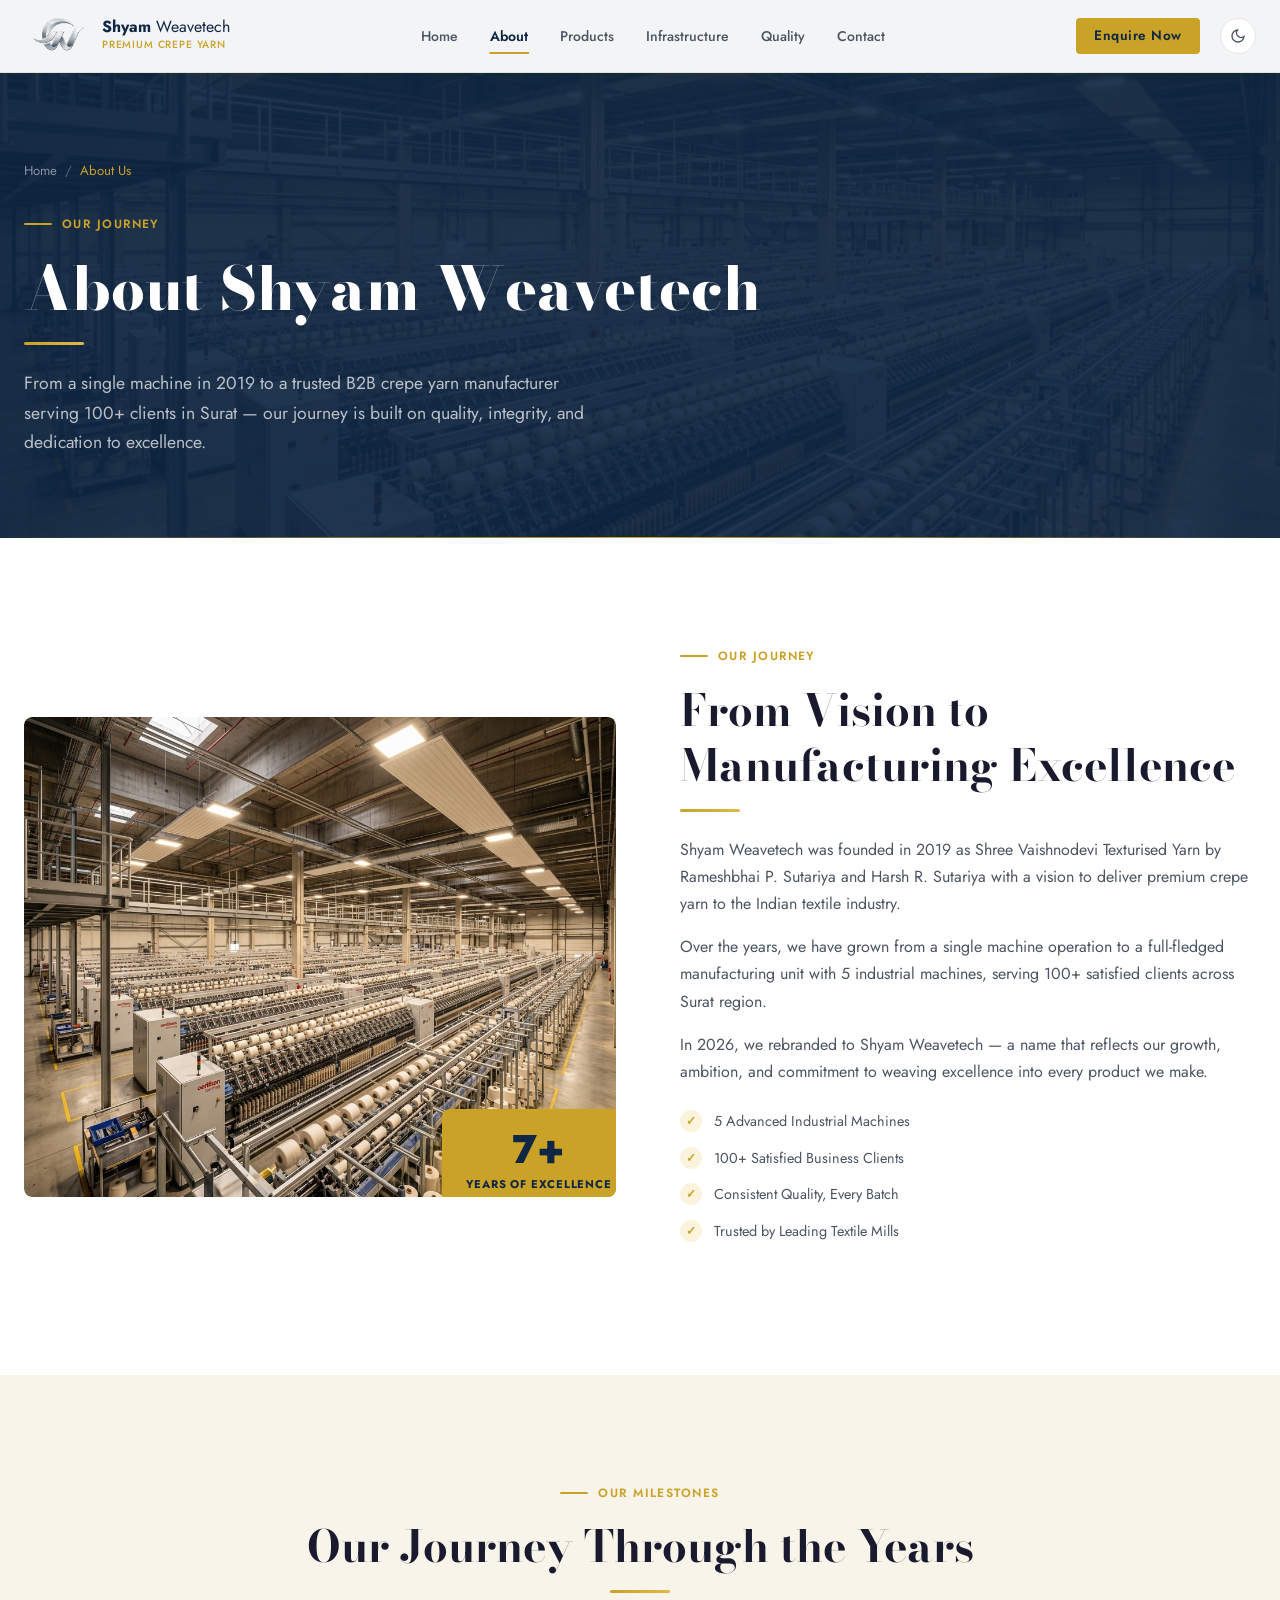
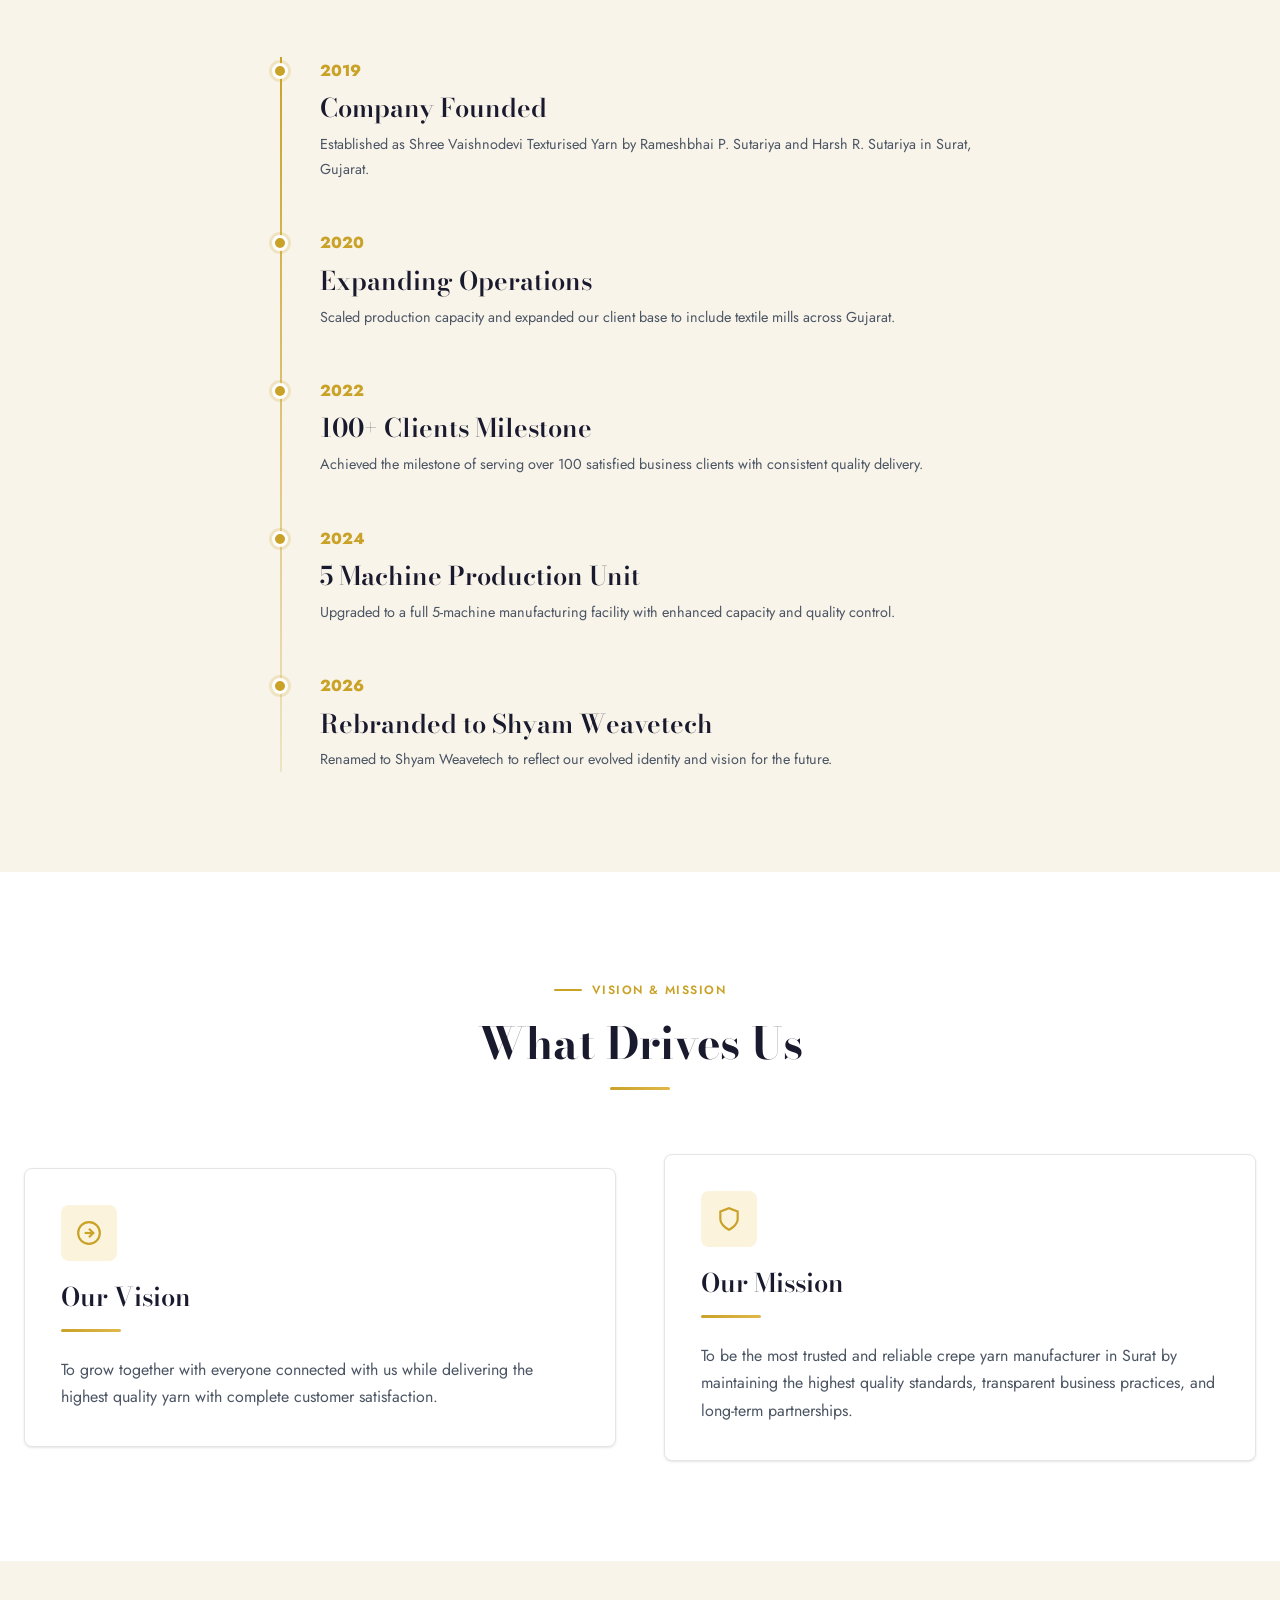
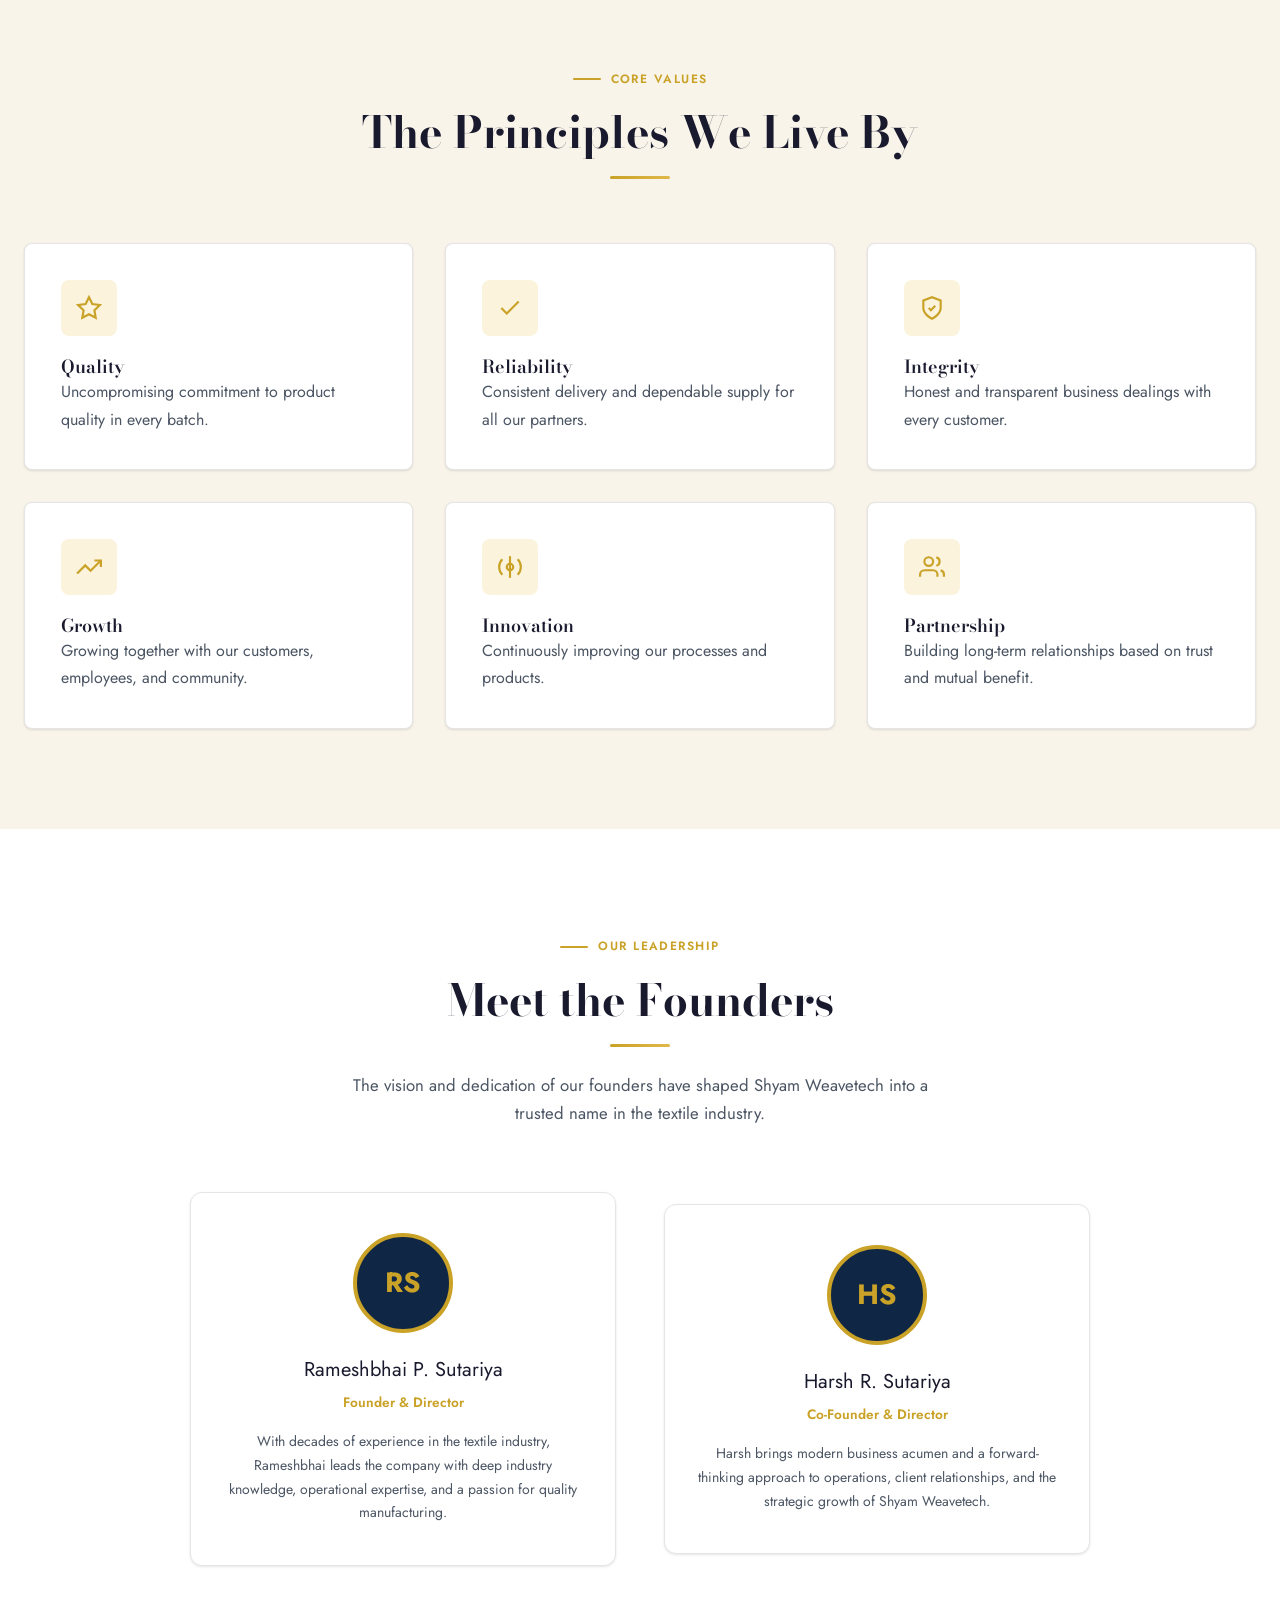
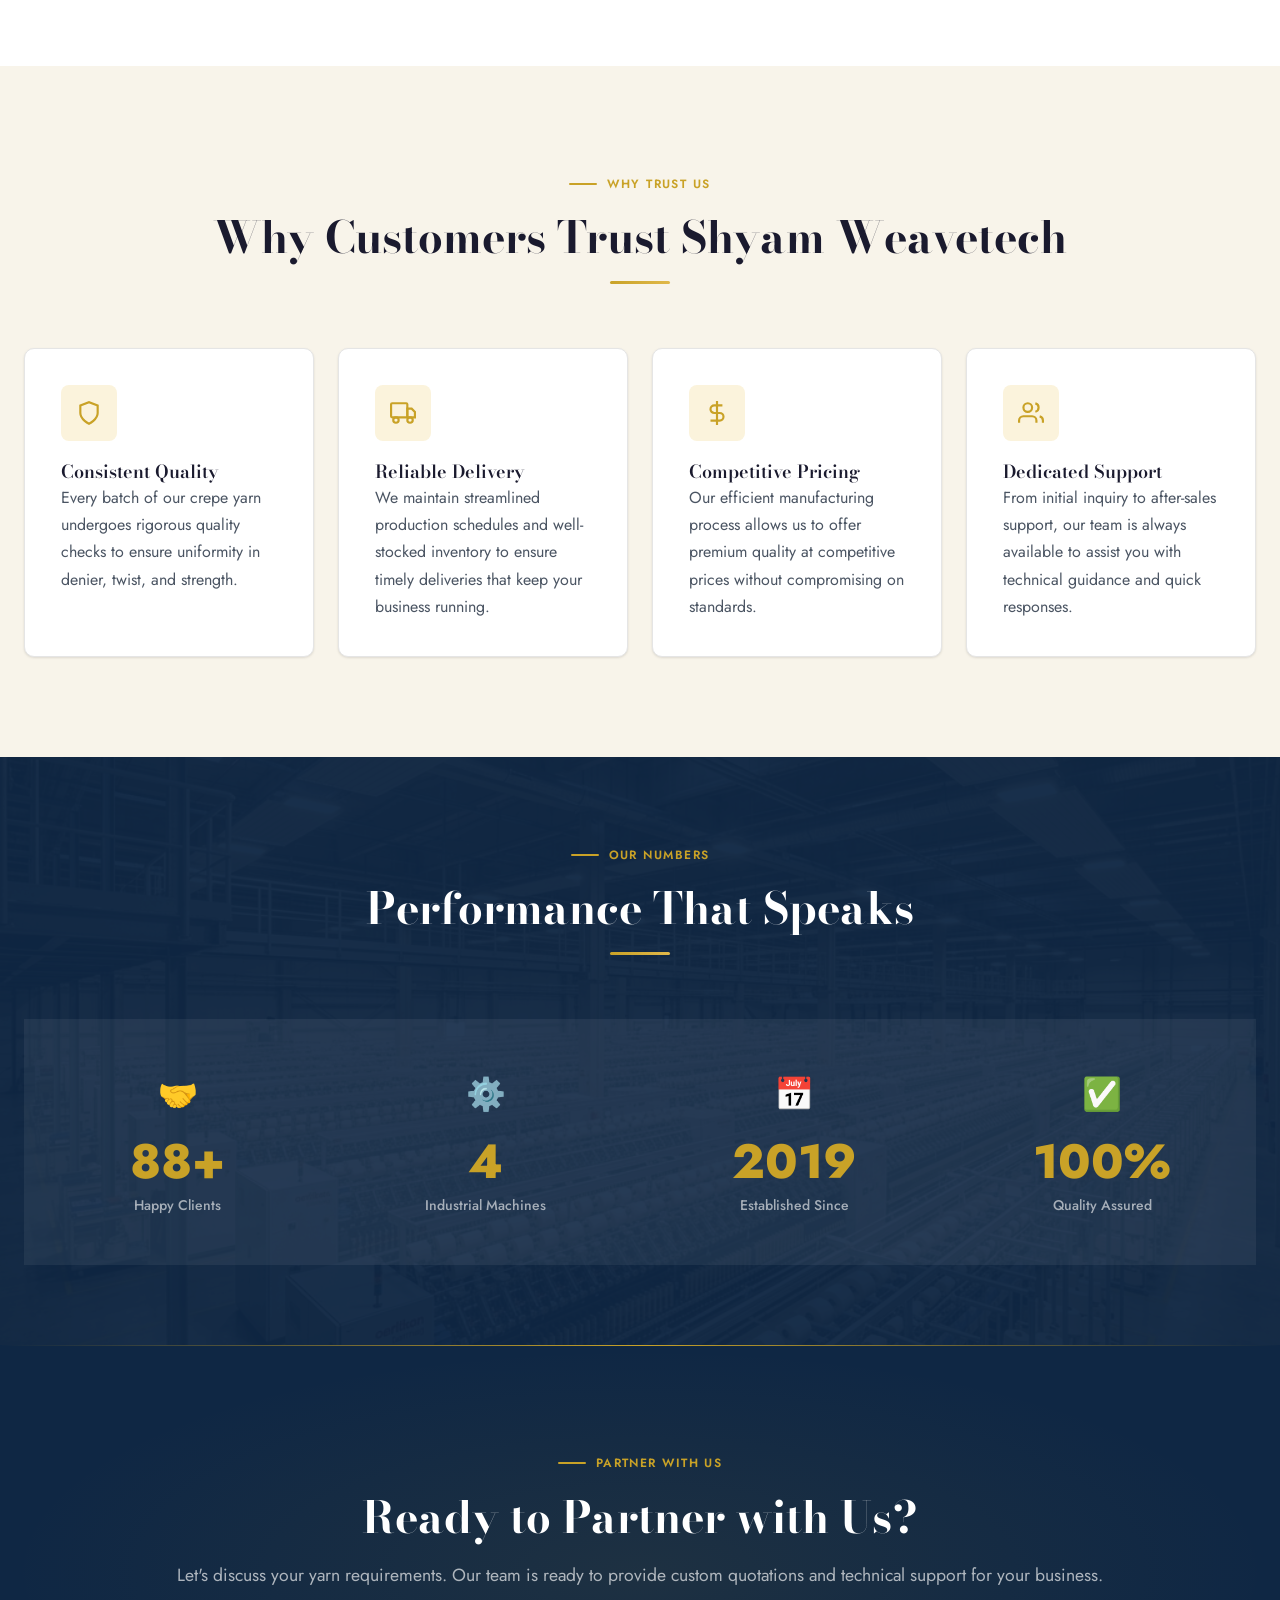
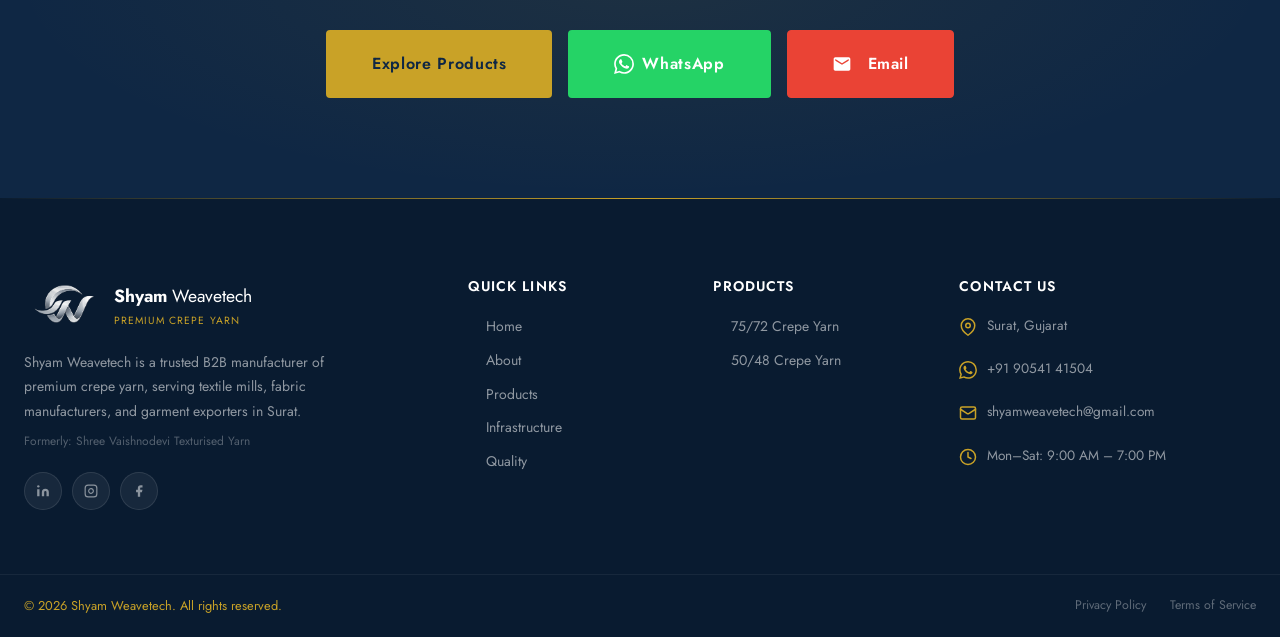
==== commit d7667064: "feat: implement email and whatsapp modals with responsive fixes" ====
--- a/about.html
+++ b/about.html
@@ -54,7 +54,7 @@
 
       <div class="nav-actions">
 
-        <a href="contact.html" class="btn btn-gold nav-query-btn" style="padding: 8px 16px; font-size: 0.85rem; margin-right: 8px; font-weight: 600; display: inline-flex; align-items: center; justify-content: center; height: 36px;">Get Query</a>
+        <a href="contact.html" class="btn btn-gold nav-query-btn" style="padding: 8px 16px; font-size: 0.85rem; margin-right: 8px; font-weight: 600; display: inline-flex; align-items: center; justify-content: center; height: 36px;">Enquire Now</a>
         <button class="theme-toggle" id="theme-toggle" aria-label="Toggle Dark Mode">
           <svg class="icon-moon" width="16" height="16" fill="none" stroke="currentColor" stroke-width="2"
             viewBox="0 0 24 24">
@@ -94,7 +94,7 @@
     </ul>
     <div style="display:flex;gap:8px;padding:0 16px;">
 
-      <a href="contact.html" class="btn btn-gold nav-query-btn" style="padding: 8px 16px; font-size: 0.85rem; margin-right: 8px; font-weight: 600; display: inline-flex; align-items: center; justify-content: center; height: 36px;">Get Query</a>
+      <a href="contact.html" class="btn btn-gold nav-query-btn" style="padding: 8px 16px; font-size: 0.85rem; margin-right: 8px; font-weight: 600; display: inline-flex; align-items: center; justify-content: center; height: 36px;">Enquire Now</a>
         <button class="theme-toggle" id="theme-toggle-mobile" aria-label="Toggle Dark Mode" style="margin-left:auto;"
         onclick="document.getElementById('theme-toggle').click()">
         <svg class="icon-moon" width="16" height="16" fill="none" stroke="currentColor" stroke-width="2"
@@ -570,29 +570,34 @@
         <div>
           <h3 class="footer-heading" data-i18n="footer_contact_col">Contact Us</h3>
           <div class="footer-contact-item">
-            <span class="footer-contact-icon" aria-hidden="true">📍</span>
+            <span class="footer-contact-icon" aria-hidden="true"><svg width="18" height="18" viewBox="0 0 24 24" fill="none" stroke="currentColor" stroke-width="2" stroke-linecap="round" stroke-linejoin="round">
+  <path d="M21 10c0 7-9 13-9 13s-9-6-9-13a9 9 0 0 1 18 0z"></path>
+  <circle cx="12" cy="10" r="3"></circle>
+</svg></span>
             <span class="footer-contact-text" data-i18n="address_val">Surat, Gujarat</span>
           </div>
           <div class="footer-contact-item">
-            <span class="footer-contact-icon" aria-hidden="true">📞</span>
+            <span class="footer-contact-icon" aria-hidden="true"><svg width="18" height="18" viewBox="0 0 24 24" fill="currentColor">
+  <path d="M17.472 14.382c-.297-.149-1.758-.867-2.03-.967-.273-.099-.471-.148-.67.15-.197.297-.767.966-.94 1.164-.173.199-.347.223-.644.075-.297-.15-1.255-.463-2.39-1.475-.888-.788-1.489-1.761-1.663-2.06-.173-.297-.018-.458.13-.606.134-.133.298-.347.446-.52.149-.174.198-.298.298-.497.099-.198.05-.371-.025-.52-.075-.149-.669-1.612-.916-2.207-.242-.579-.487-.5-.669-.51a5.8 5.8 0 0 0-.57-.01c-.198 0-.52.074-.792.372-.272.297-1.04 1.016-1.04 2.479 0 1.462 1.065 2.875 1.213 3.074.149.198 2.096 3.2 5.077 4.487.709.306 1.262.489 1.694.625.712.227 1.36.195 1.871.118.571-.085 1.758-.719 2.006-1.413.248-.694.248-1.289.173-1.413-.074-.124-.272-.198-.57-.347m-5.421 7.403h-.004a9.87 9.87 0 0 1-5.031-1.378l-.361-.214-3.741.982.998-3.648-.235-.374a9.86 9.86 0 0 1-1.51-5.26c.001-5.45 4.436-9.884 9.888-9.884 2.64 0 5.122 1.03 6.988 2.898a9.82 9.82 0 0 1 2.893 6.994c-.003 5.45-4.437 9.884-9.885 9.884m8.413-18.297A11.815 11.815 0 0 0 12.05 0C5.495 0 .16 5.335.157 11.892c0 2.096.547 4.142 1.588 5.945L.057 24l6.305-1.654a11.882 11.882 0 0 0 5.683 1.448h.005c6.554 0 11.89-5.335 11.893-11.893a11.821 11.821 0 0 0-3.48-8.413Z"/>
+</svg></span>
             <span class="footer-contact-text"><a href="tel:+919054141504">+91 90541 41504</a></span>
           </div>
           <div class="footer-contact-item">
-            <span class="footer-contact-icon" aria-hidden="true">✉️</span>
+            <span class="footer-contact-icon" aria-hidden="true"><svg width="18" height="18" viewBox="0 0 24 24" fill="none" stroke="currentColor" stroke-width="2" stroke-linecap="round" stroke-linejoin="round">
+  <rect x="2" y="4" width="20" height="16" rx="2"></rect>
+  <path d="m22 7-8.97 5.7a1.94 1.94 0 0 1-2.06 0L2 7"></path>
+</svg></span>
             <span class="footer-contact-text"><a
                 href="mailto:shyamweavetech@gmail.com">shyamweavetech@gmail.com</a></span>
           </div>
           <div class="footer-contact-item">
-            <span class="footer-contact-icon" aria-hidden="true">🕐</span>
+            <span class="footer-contact-icon" aria-hidden="true"><svg width="18" height="18" viewBox="0 0 24 24" fill="none" stroke="currentColor" stroke-width="2" stroke-linecap="round" stroke-linejoin="round">
+  <circle cx="12" cy="12" r="10"></circle>
+  <polyline points="12 6 12 12 16 14"></polyline>
+</svg></span>
             <span class="footer-contact-text" data-i18n="hours_val">Mon–Sat: 9:00 AM – 7:00 PM</span>
           </div>
-          <a href="#" class="btn btn-whatsapp btn-sm mt-16" id="footer-wa-btn" data-wa="general">
-            <svg width="14" height="14" viewBox="0 0 24 24" fill="currentColor">
-              <path
-                d="M17.472 14.382c-.297-.149-1.758-.867-2.03-.967-.273-.099-.471-.148-.67.15-.197.297-.767.966-.94 1.164-.173.199-.347.223-.644.075-.297-.15-1.255-.463-2.39-1.475-.883-.788-1.48-1.761-1.653-2.059-.173-.297-.018-.458.13-.606.134-.133.298-.347.446-.52.149-.174.198-.298.298-.497.099-.198.05-.371-.025-.52-.075-.149-.669-1.612-.916-2.207-.242-.579-.487-.5-.669-.51-.173-.008-.371-.01-.57-.01-.198 0-.52.074-.792.372-.272.297-1.04 1.016-1.04 2.479 0 1.462 1.065 2.875 1.213 3.074.149.198 2.096 3.2 5.077 4.487.709.306 1.262.489 1.694.625.712.227 1.36.195 1.871.118.571-.085 1.758-.719 2.006-1.413.248-.694.248-1.289.173-1.413-.074-.124-.272-.198-.57-.347m-5.421 7.403h-.004a9.87 9.87 0 01-5.031-1.378l-.361-.214-3.741.982.998-3.648-.235-.374a9.86 9.86 0 01-1.51-5.26c.001-5.45 4.436-9.884 9.888-9.884 2.64 0 5.122 1.03 6.988 2.898a9.825 9.825 0 012.893 6.994c-.003 5.45-4.437 9.884-9.885 9.884m8.413-18.297A11.815 11.815 0 0012.05 0C5.495 0 .16 5.335.157 11.892c0 2.096.547 4.142 1.588 5.945L.057 24l6.305-1.654a11.882 11.882 0 005.683 1.448h.005c6.554 0 11.89-5.335 11.893-11.893a11.821 11.821 0 00-3.48-8.413z" />
-            </svg>
-            WhatsApp
-          </a>
+          
         </div>
       </div>
     </div>
@@ -627,7 +632,56 @@
 
   <script src="js/main.js"></script>
 
-  <!-- ══════════════════ EMAIL MODAL ══════════════════ -->
+    <!-- ══════════════════ GENERAL WHATSAPP MODAL ══════════════════ -->
+  <div id="wa-general-modal-overlay" class="wa-modal-overlay" aria-hidden="true">
+    <div class="wa-modal-box" role="dialog" aria-modal="true" aria-labelledby="wa-general-modal-title">
+      <button id="wa-general-modal-close" class="wa-modal-close" aria-label="Close modal">
+        <svg width="24" height="24" viewBox="0 0 24 24" fill="none" stroke="currentColor" stroke-width="2">
+          <line x1="18" y1="6" x2="6" y2="18"></line>
+          <line x1="6" y1="6" x2="18" y2="18"></line>
+        </svg>
+      </button>
+      <h2 id="wa-general-modal-title" style="color:var(--text-primary);">WhatsApp Us</h2>
+      <p class="wa-modal-subtitle">Please provide a few details so we can assist you better.</p>
+
+      <form id="wa-general-modal-form">
+        <div class="form-group">
+          <label class="form-label" for="wa-general-modal-purpose">Purpose of Contact</label>
+          <div class="select-wrapper">
+            <select class="form-control" id="wa-general-modal-purpose" required>
+              <option value="" disabled selected>Select a purpose...</option>
+              <option value="Casual Inquiry">Casual Inquiry</option>
+              <option value="Business Related">Business Related</option>
+              <option value="Order Related">Order Related</option>
+              <option value="Issue Related">Issue Related</option>
+              <option value="Bill Related">Bill Related</option>
+              <option value="Payment Related">Payment Related</option>
+            </select>
+            <div class="select-arrow" style="pointer-events:none; position:absolute; right:12px; top:50%; transform:translateY(-50%); font-size:12px; color:var(--text-secondary);">▼</div>
+          </div>
+        </div>
+
+        <div class="form-group">
+          <label class="form-label" for="wa-general-modal-name">Your Name</label>
+          <input type="text" class="form-control" id="wa-general-modal-name" placeholder="John Doe" required>
+        </div>
+
+        <div class="form-group">
+          <label class="form-label" for="wa-general-modal-message">Message Details</label>
+          <textarea class="form-control" id="wa-general-modal-message" rows="4" placeholder="Tell us how we can help you..." required></textarea>
+        </div>
+
+        <button type="submit" id="wa-general-modal-submit" class="btn btn-whatsapp w-full" style="justify-content:center;">
+          <svg width="18" height="18" viewBox="0 0 24 24" fill="currentColor" style="margin-right:8px;">
+            <path d="M17.472 14.382c-.297-.149-1.758-.867-2.03-.967-.273-.099-.471-.148-.67.15-.197.297-.767.966-.94 1.164-.173.199-.347.223-.644.075-.297-.15-1.255-.463-2.39-1.475-.883-.788-1.48-1.761-1.653-2.059-.173-.297-.018-.458.13-.606.134-.133.298-.347.446-.52.149-.174.198-.298.298-.497.099-.198.05-.371-.025-.52-.075-.149-.669-1.612-.916-2.207-.242-.579-.487-.5-.669-.51-.173-.008-.371-.01-.57-.01-.198 0-.52.074-.792.372-.272.297-1.04 1.016-1.04 2.479 0 1.462 1.065 2.875 1.213 3.074.149.198 2.096 3.2 5.077 4.487.709.306 1.262.489 1.694.625.712.227 1.36.195 1.871.118.571-.085 1.758-.719 2.006-1.413.248-.694.248-1.289.173-1.413-.074-.124-.272-.198-.57-.347m-5.421 7.403h-.004a9.87 9.87 0 01-5.031-1.378l-.361-.214-3.741.982.998-3.648-.235-.374a9.86 9.86 0 01-1.51-5.26c.001-5.45 4.436-9.884 9.888-9.884 2.64 0 5.122 1.03 6.988 2.898a9.825 9.825 0 012.893 6.994c-.003 5.45-4.437 9.884-9.885 9.884m8.413-18.297A11.815 11.815 0 0012.05 0C5.495 0 .16 5.335.157 11.892c0 2.096.547 4.142 1.588 5.945L.057 24l6.305-1.654a11.882 11.882 0 005.683 1.448h.005c6.554 0 11.89-5.335 11.893-11.893a11.821 11.821 0 00-3.48-8.413z" />
+          </svg>
+          <span id="wa-general-modal-btn-text">Start WhatsApp Chat</span>
+        </button>
+      </form>
+    </div>
+  </div>
+
+<!-- ══════════════════ EMAIL MODAL ══════════════════ -->
   <div id="email-modal-overlay" class="email-modal-overlay" aria-hidden="true">
     <div class="email-modal-box" role="dialog" aria-modal="true" aria-labelledby="email-modal-title">
       <button id="email-modal-close" class="email-modal-close" aria-label="Close modal">
@@ -680,42 +734,98 @@
   </div>
 
 
-  <!-- ══════════════════ WHATSAPP MODAL ══════════════════ -->
+      <!-- ══════════════════ PRODUCT EMAIL MODAL ══════════════════ -->
+  <div id="email-product-modal-overlay" class="wa-modal-overlay" aria-hidden="true">
+    <div class="wa-modal-box" role="dialog" aria-modal="true" aria-labelledby="email-product-modal-title">
+      <button id="email-product-modal-close" class="wa-modal-close" aria-label="Close modal">
+        <svg width="24" height="24" viewBox="0 0 24 24" fill="none" stroke="currentColor" stroke-width="2">
+          <line x1="18" y1="6" x2="6" y2="18"></line>
+          <line x1="6" y1="6" x2="18" y2="18"></line>
+        </svg>
+      </button>
+      <h2 id="email-product-modal-title" style="color:var(--text-primary);">Enquire via Email</h2>
+      <p class="wa-modal-subtitle">Please provide your details below to request a quote.</p>
+
+      <form id="email-product-modal-form">
+        <div class="form-group">
+          <label class="form-label" for="email-product-modal-product">Product</label>
+          <input type="text" class="form-control" id="email-product-modal-product" readonly style="opacity: 0.8; cursor: not-allowed;">
+        </div>
+
+        <div class="form-group">
+          <label class="form-label" for="email-product-modal-name">Name</label>
+          <input type="text" class="form-control" id="email-product-modal-name" placeholder="John Doe" required>
+        </div>
+
+        <div class="form-group">
+          <label class="form-label" for="email-product-modal-email">Email</label>
+          <input type="email" class="form-control" id="email-product-modal-email" placeholder="john@example.com" required>
+        </div>
+
+        <div class="form-group">
+          <label class="form-label" for="email-product-modal-phone">Phone Number</label>
+          <input type="tel" class="form-control" id="email-product-modal-phone" placeholder="+91 XXXXX XXXXX" required>
+        </div>
+
+        <div class="form-group">
+          <label class="form-label" for="email-product-modal-quantity">Quantity (in Kgs)</label>
+          <input type="number" class="form-control" id="email-product-modal-quantity" placeholder="100" min="1" required>
+        </div>
+
+        <div class="form-group">
+          <label class="form-label" for="email-product-modal-location">Locations (Area in and nearby Surat)</label>
+          <input type="text" class="form-control" id="email-product-modal-location" placeholder="e.g. Ring Road, Sachin GIDC" required>
+        </div>
+
+        <div class="form-group">
+          <label class="form-label" for="email-product-modal-requirements">Additional Details (if any)</label>
+          <textarea class="form-control" id="email-product-modal-requirements" rows="2" placeholder="Tell us about specific needs or questions..."></textarea>
+        </div>
+
+        <button type="submit" id="email-product-modal-submit" class="btn btn-gold w-full" style="justify-content:center;">
+          <span id="email-product-modal-btn-text">Send Message</span>
+        </button>
+      </form>
+    </div>
+  </div>
+
+<!-- ══════════════════ PRODUCT WHATSAPP MODAL ══════════════════ -->
   <div id="wa-modal-overlay" class="wa-modal-overlay" aria-hidden="true">
     <div class="wa-modal-box" role="dialog" aria-modal="true" aria-labelledby="wa-modal-title">
       <button id="wa-modal-close" class="wa-modal-close" aria-label="Close modal">
-        <svg width="24" height="24" viewBox="0 0 24 24" fill="none" stroke="currentColor" stroke-width="2"><line x1="18" y1="6" x2="6" y2="18"></line><line x1="6" y1="6" x2="18" y2="18"></line></svg>
+        <svg width="24" height="24" viewBox="0 0 24 24" fill="none" stroke="currentColor" stroke-width="2">
+          <line x1="18" y1="6" x2="6" y2="18"></line>
+          <line x1="6" y1="6" x2="18" y2="18"></line>
+        </svg>
       </button>
-      <h2 id="wa-modal-title">Chat with us on WhatsApp</h2>
-      <p class="wa-modal-subtitle">Please provide your details and we'll reply to you on WhatsApp instantly.</p>
-      
+      <h2 id="wa-modal-title">Enquire via WhatsApp</h2>
+      <p class="wa-modal-subtitle">Please provide your details below and they will be auto-filled into your WhatsApp message.</p>
+
       <form id="wa-modal-form">
         <div class="form-group">
-          <label class="form-label" for="wa-modal-name">Your Name</label>
-          <input type="text" class="form-control" id="wa-modal-name" placeholder="John Doe" required>
-        </div>
-
-        <div class="form-group">
-          <label class="form-label" for="wa-modal-topic">Topic</label>
-          <div class="select-wrapper">
-            <select class="form-control" id="wa-modal-topic" required>
-              <option value="" disabled selected>Select a topic...</option>
-              <option value="Product Inquiry">Product Inquiry</option>
-              <option value="Bulk Order">Bulk Order</option>
-              <option value="Partnership">Partnership</option>
-              <option value="Other">Other</option>
-            </select>
-            <div class="select-arrow" style="pointer-events:none; position:absolute; right:12px; top:50%; transform:translateY(-50%); font-size:12px; color:var(--text-secondary);">▼</div>
-          </div>
-        </div>
-
-        <div class="form-group">
-          <label class="form-label" for="wa-modal-details">Message Details</label>
-          <textarea class="form-control" id="wa-modal-details" rows="4" placeholder="Tell us more about your inquiry..." required></textarea>
+          <label class="form-label" for="wa-modal-product">I am interested in</label>
+          <input type="text" class="form-control" id="wa-modal-product" readonly style="background-color: var(--border-color); cursor: not-allowed; opacity: 0.8;">
+        </div>
+
+        <div class="form-group">
+          <label class="form-label" for="wa-modal-quantity">Quantity (in Kgs)</label>
+          <input type="text" class="form-control" id="wa-modal-quantity" placeholder="e.g. 500 kg" required>
+        </div>
+
+        
+        
+        <div class="form-group">
+          <label class="form-label" for="wa-modal-location">Locations (Area in and nearby Surat)</label>
+          <input type="text" class="form-control" id="wa-modal-location" placeholder="e.g. Pandesara, Surat" required>
+        </div>
+
+        <div class="form-group">
+          <label class="form-label" for="wa-modal-requirements">Additional Details (if any)</label>
+          <textarea class="form-control" id="wa-modal-requirements" rows="3" placeholder="Any specific colors, variants, or questions..."></textarea>
         </div>
 
         <button type="submit" class="btn btn-whatsapp w-full" style="justify-content:center;">
-          <span>Start WhatsApp Chat</span>
+          <span>Send Message</span>
         </button>
       </form>
     </div>
--- a/css/style.css
+++ b/css/style.css
@@ -71,6 +71,7 @@
   --shadow-sm:      0 1px 3px rgba(0,0,0,0.3);
   --shadow-md:      0 4px 16px rgba(0,0,0,0.3);
   --shadow-lg:      0 10px 40px rgba(0,0,0,0.4);
+  --gold-pale:      rgba(201,162,39,0.15);
 }
 
 /* ── Reset & Base ── */
@@ -595,6 +596,8 @@
   gap: 5px;
   cursor: pointer;
   padding: 4px;
+  background: transparent;
+  border: none;
 }
 
 .hamburger span {
@@ -643,7 +646,7 @@
 
 .mobile-nav-link:hover {
   background: var(--gold-pale);
-  color: var(--navy);
+  color: var(--gold);
 }
 
 /* ── Scroll Progress ── */
@@ -2138,11 +2141,12 @@
 
 @media (max-width: 640px) {
   :root { --section-pad: 56px 0; }
+  html { font-size: 15px; }
   .grid-3 { grid-template-columns: 1fr; }
   .grid-4 { grid-template-columns: 1fr; }
   .grid-6 { grid-template-columns: 1fr; }
   .stats-grid { grid-template-columns: 1fr 1fr; }
-  .process-steps { grid-template-columns: 1fr 1fr; }
+  .process-steps { grid-template-columns: 1fr; }
   .quality-steps-grid { grid-template-columns: 1fr; }
   .gallery-grid { grid-template-columns: 1fr; }
   .contact-form-wrap { padding: 28px; }
@@ -2155,6 +2159,12 @@
   .about-preview-image img { height: 300px; }
   #scroll-top { bottom: 16px; right: 16px; }
   #whatsapp-float { bottom: 16px; left: 16px; }
+}
+
+@media (max-width: 480px) {
+  html { font-size: 14px; }
+  .email-modal-box, .wa-modal-box { padding: 24px 20px; }
+  .stats-grid { grid-template-columns: 1fr; }
 }
 
 /* ── Utility ── */
@@ -2567,3 +2577,13 @@
     display: none !important;
   }
 }
+
+/* Fix visibility of View All Products button */
+#view-all-products-btn {
+  color: var(--text-primary);
+  border-color: var(--text-primary);
+}
+#view-all-products-btn:hover {
+  background: var(--text-primary);
+  color: var(--bg-primary);
+}
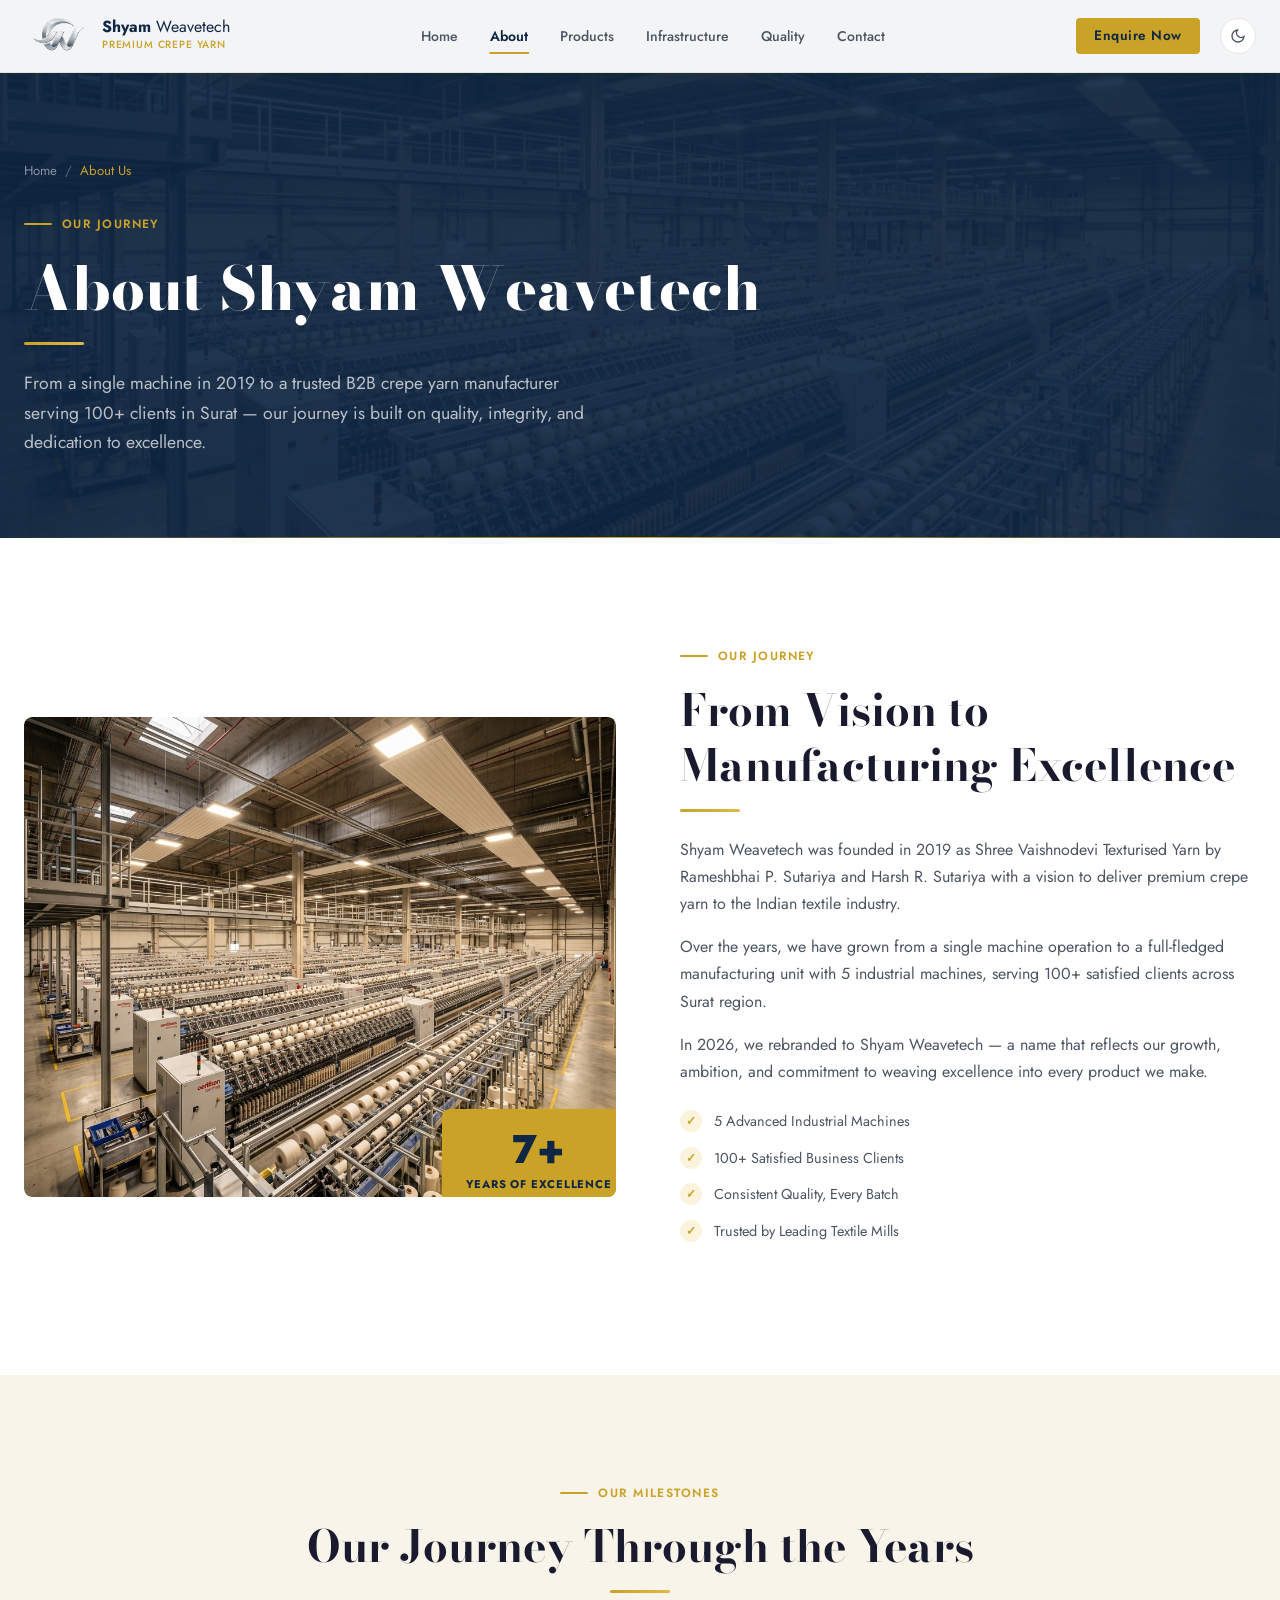
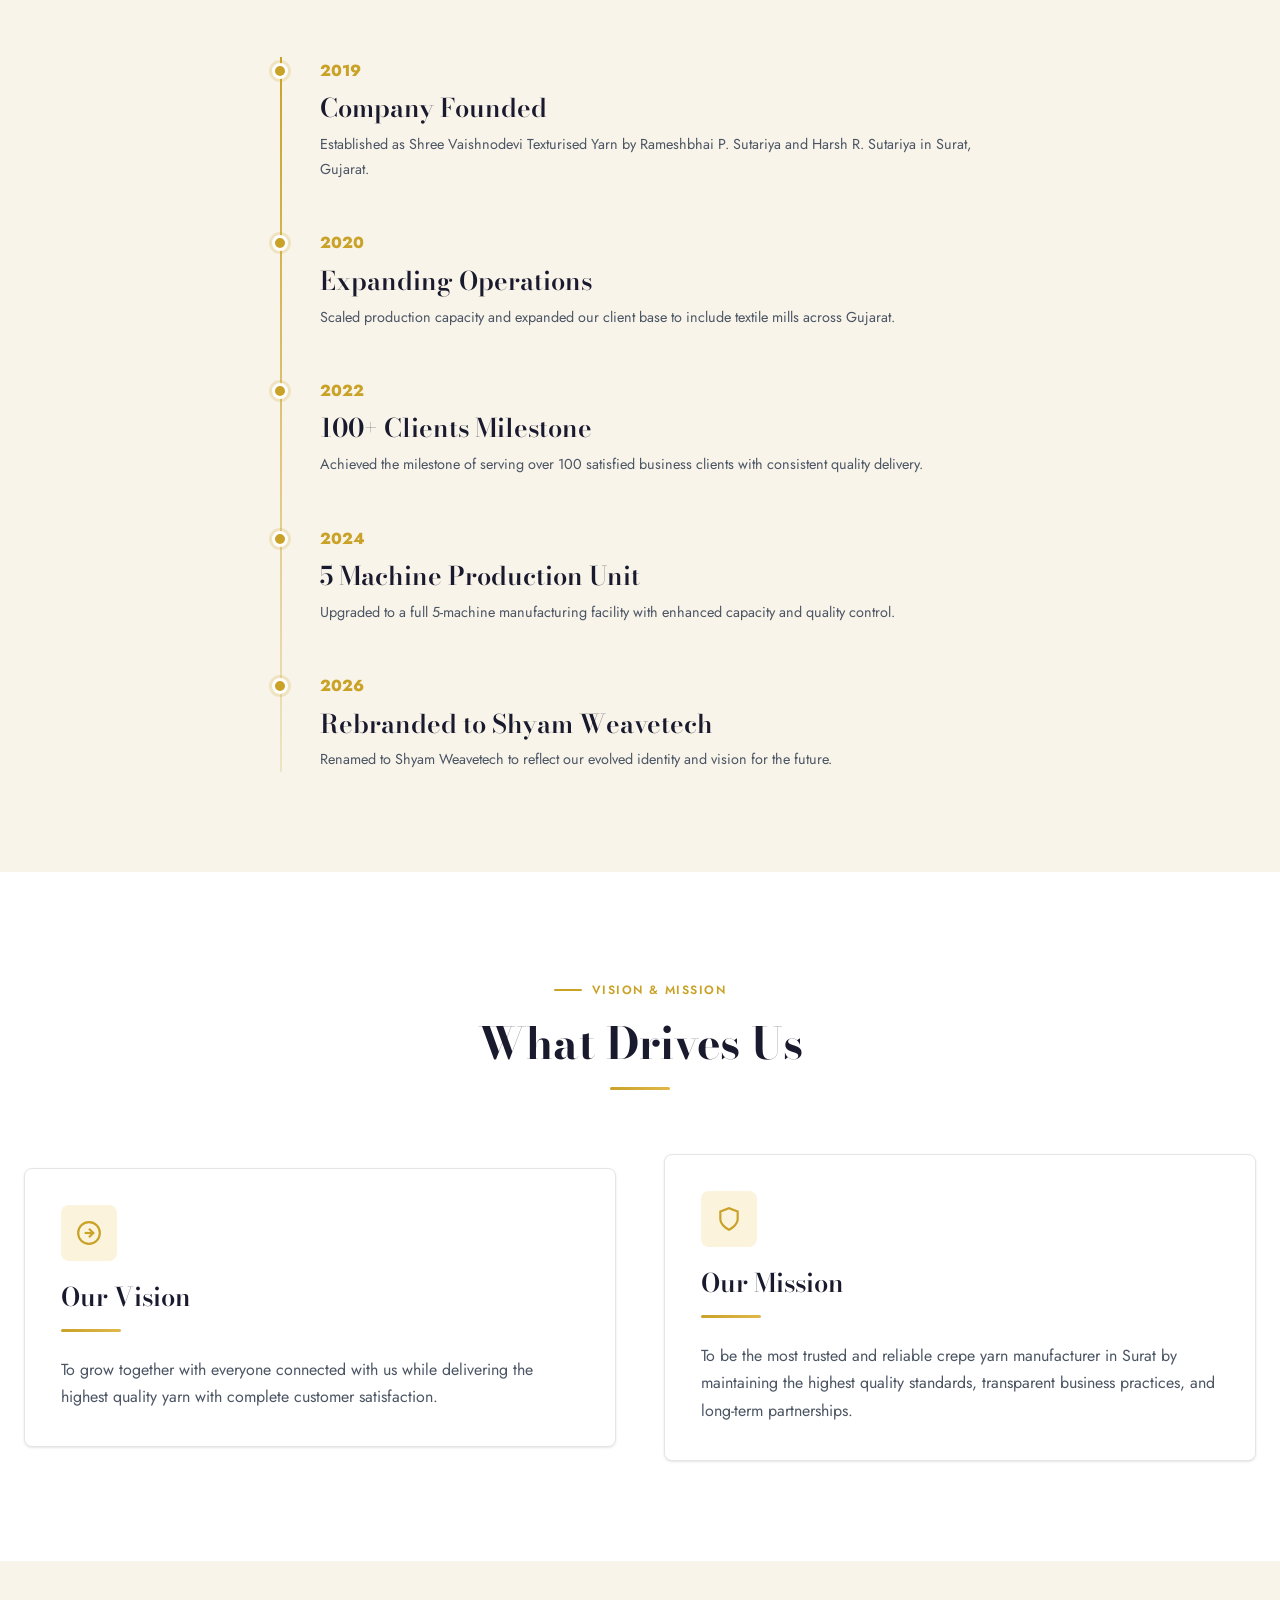
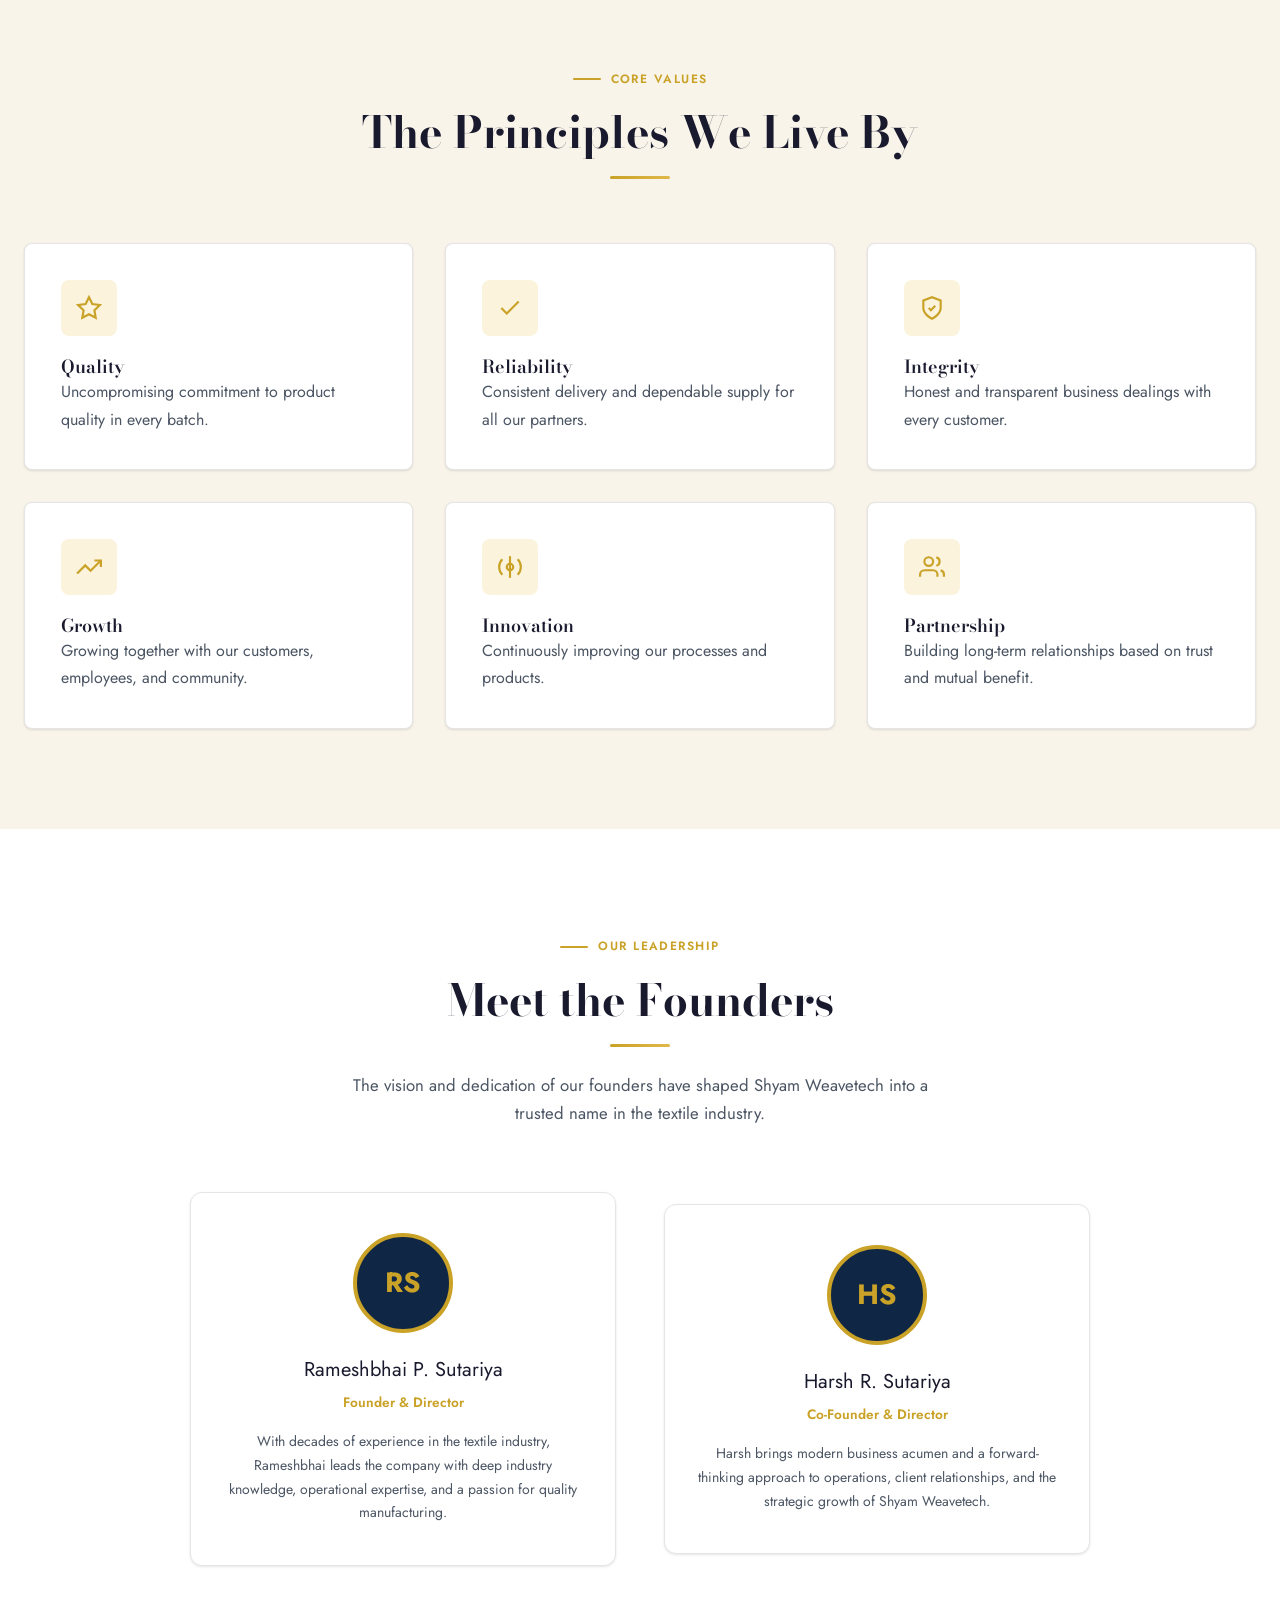
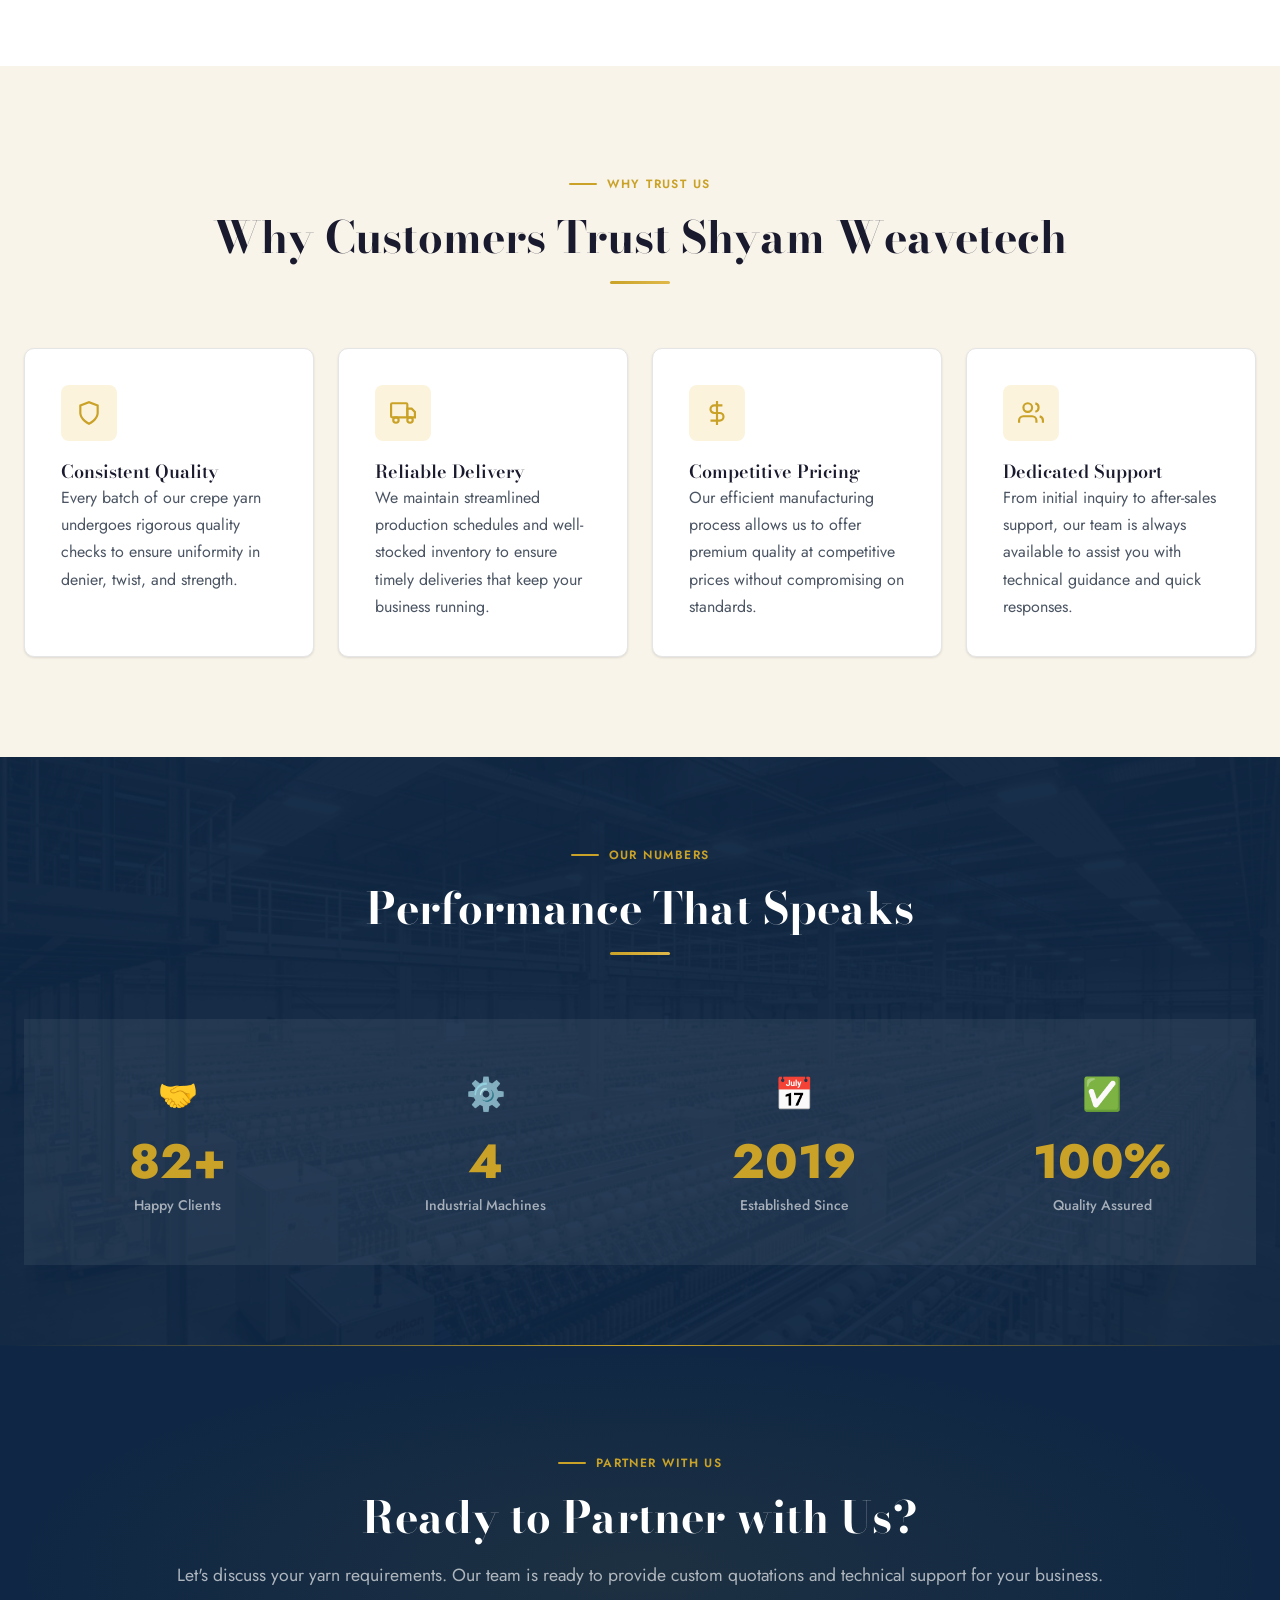
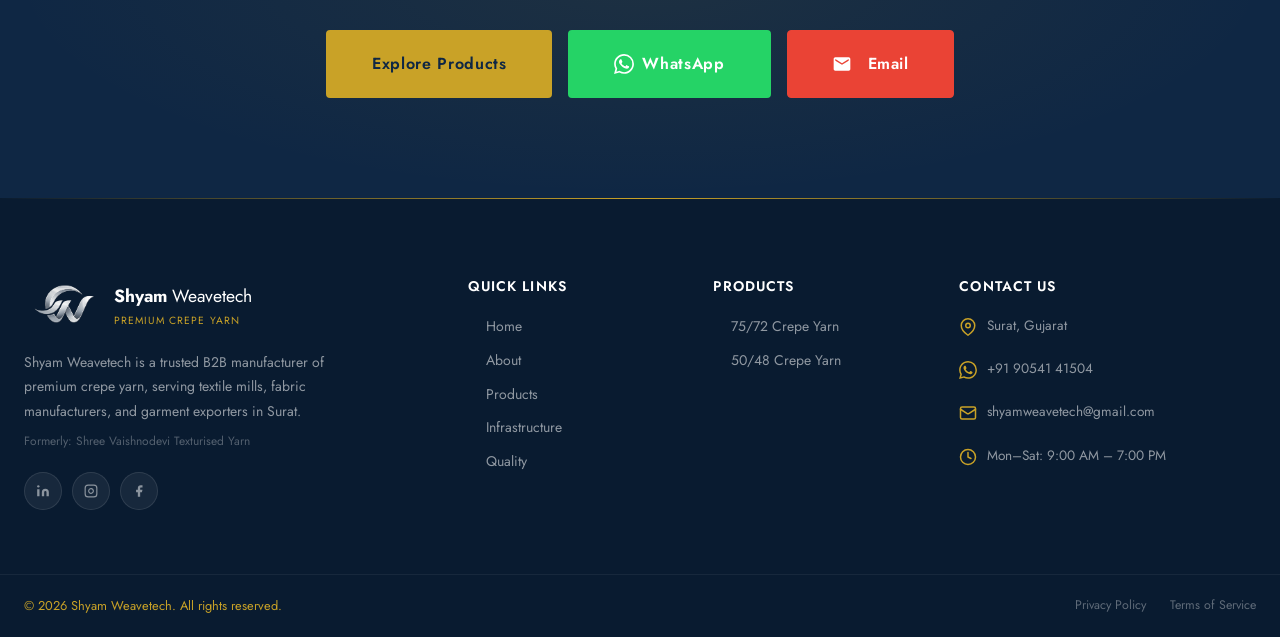
==== commit 7d351eda: "feat: add real-time form validation for phone numbers and names" ====
--- a/about.html
+++ b/about.html
@@ -4,7 +4,7 @@
 <head>
   <meta charset="UTF-8">
   <meta name="viewport" content="width=device-width, initial-scale=1.0">
-  <title>About Us | Shyam Weavetech — Premium Crepe Yarn Manufacturer, Surat</title>
+  <title>Shyam Weavetech| Premium Crepe Yarn Manufacturer, Surat</title>
   <meta name="description"
     content="Learn about Shyam Weavetech — founded in 2019 in Surat, Gujarat. Our story, vision, leadership, and journey from Shree Vaishnodevi Texturised Yarn to a trusted premium crepe yarn manufacturer.">
   <meta name="keywords"
@@ -54,7 +54,9 @@
 
       <div class="nav-actions">
 
-        <a href="contact.html" class="btn btn-gold nav-query-btn" style="padding: 8px 16px; font-size: 0.85rem; margin-right: 8px; font-weight: 600; display: inline-flex; align-items: center; justify-content: center; height: 36px;">Enquire Now</a>
+        <a href="contact.html" class="btn btn-gold nav-query-btn"
+          style="padding: 8px 16px; font-size: 0.85rem; margin-right: 8px; font-weight: 600; display: inline-flex; align-items: center; justify-content: center; height: 36px;">Enquire
+          Now</a>
         <button class="theme-toggle" id="theme-toggle" aria-label="Toggle Dark Mode">
           <svg class="icon-moon" width="16" height="16" fill="none" stroke="currentColor" stroke-width="2"
             viewBox="0 0 24 24">
@@ -73,7 +75,7 @@
             <line x1="18.36" y1="5.64" x2="19.78" y2="4.22" />
           </svg>
         </button>
-        
+
         <button class="hamburger" id="hamburger" aria-label="Open mobile menu" aria-expanded="false">
           <span></span><span></span><span></span>
         </button>
@@ -94,8 +96,10 @@
     </ul>
     <div style="display:flex;gap:8px;padding:0 16px;">
 
-      <a href="contact.html" class="btn btn-gold nav-query-btn" style="padding: 8px 16px; font-size: 0.85rem; margin-right: 8px; font-weight: 600; display: inline-flex; align-items: center; justify-content: center; height: 36px;">Enquire Now</a>
-        <button class="theme-toggle" id="theme-toggle-mobile" aria-label="Toggle Dark Mode" style="margin-left:auto;"
+      <a href="contact.html" class="btn btn-gold nav-query-btn"
+        style="padding: 8px 16px; font-size: 0.85rem; margin-right: 8px; font-weight: 600; display: inline-flex; align-items: center; justify-content: center; height: 36px;">Enquire
+        Now</a>
+      <button class="theme-toggle" id="theme-toggle-mobile" aria-label="Toggle Dark Mode" style="margin-left:auto;"
         onclick="document.getElementById('theme-toggle').click()">
         <svg class="icon-moon" width="16" height="16" fill="none" stroke="currentColor" stroke-width="2"
           viewBox="0 0 24 24">
@@ -491,14 +495,20 @@
           data-i18n="btn_explore_products">Explore Products</a>
         <div class="cta-actions" style="display: flex; gap: 16px; justify-content: center; flex-wrap: wrap;">
           <a href="#" class="btn btn-whatsapp btn-lg" data-wa="general">
-            <svg width="20" height="20" viewBox="0 0 24 24" fill="currentColor"><path d="M17.472 14.382c-.297-.149-1.758-.867-2.03-.967-.273-.099-.471-.148-.67.15-.197.297-.767.966-.94 1.164-.173.199-.347.223-.644.075-.297-.15-1.255-.463-2.39-1.475-.883-.788-1.48-1.761-1.653-2.059-.173-.297-.018-.458.13-.606.134-.133.298-.347.446-.52.149-.174.198-.298.298-.497.099-.198.05-.371-.025-.52-.075-.149-.669-1.612-.916-2.207-.242-.579-.487-.5-.669-.51-.173-.008-.371-.01-.57-.01-.198 0-.52.074-.792.372-.272.297-1.04 1.016-1.04 2.479 0 1.462 1.065 2.875 1.213 3.074.149.198 2.096 3.2 5.077 4.487.709.306 1.262.489 1.694.625.712.227 1.36.195 1.871.118.571-.085 1.758-.719 2.006-1.413.248-.694.248-1.289.173-1.413-.074-.124-.272-.198-.57-.347m-5.421 7.403h-.004a9.87 9.87 0 01-5.031-1.378l-.361-.214-3.741.982.998-3.648-.235-.374a9.86 9.86 0 01-1.51-5.26c.001-5.45 4.436-9.884 9.888-9.884 2.64 0 5.122 1.03 6.988 2.898a9.825 9.825 0 012.893 6.994c-.003 5.45-4.437 9.884-9.885 9.884m8.413-18.297A11.815 11.815 0 0012.05 0C5.495 0 .16 5.335.157 11.892c0 2.096.547 4.142 1.588 5.945L.057 24l6.305-1.654a11.882 11.882 0 005.683 1.448h.005c6.554 0 11.89-5.335 11.893-11.893a11.821 11.821 0 00-3.48-8.413z" /></svg>
+            <svg width="20" height="20" viewBox="0 0 24 24" fill="currentColor">
+              <path
+                d="M17.472 14.382c-.297-.149-1.758-.867-2.03-.967-.273-.099-.471-.148-.67.15-.197.297-.767.966-.94 1.164-.173.199-.347.223-.644.075-.297-.15-1.255-.463-2.39-1.475-.883-.788-1.48-1.761-1.653-2.059-.173-.297-.018-.458.13-.606.134-.133.298-.347.446-.52.149-.174.198-.298.298-.497.099-.198.05-.371-.025-.52-.075-.149-.669-1.612-.916-2.207-.242-.579-.487-.5-.669-.51-.173-.008-.371-.01-.57-.01-.198 0-.52.074-.792.372-.272.297-1.04 1.016-1.04 2.479 0 1.462 1.065 2.875 1.213 3.074.149.198 2.096 3.2 5.077 4.487.709.306 1.262.489 1.694.625.712.227 1.36.195 1.871.118.571-.085 1.758-.719 2.006-1.413.248-.694.248-1.289.173-1.413-.074-.124-.272-.198-.57-.347m-5.421 7.403h-.004a9.87 9.87 0 01-5.031-1.378l-.361-.214-3.741.982.998-3.648-.235-.374a9.86 9.86 0 01-1.51-5.26c.001-5.45 4.436-9.884 9.888-9.884 2.64 0 5.122 1.03 6.988 2.898a9.825 9.825 0 012.893 6.994c-.003 5.45-4.437 9.884-9.885 9.884m8.413-18.297A11.815 11.815 0 0012.05 0C5.495 0 .16 5.335.157 11.892c0 2.096.547 4.142 1.588 5.945L.057 24l6.305-1.654a11.882 11.882 0 005.683 1.448h.005c6.554 0 11.89-5.335 11.893-11.893a11.821 11.821 0 00-3.48-8.413z" />
+            </svg>
             WhatsApp
           </a>
-          
+
           <a href="#" class="btn btn-gmail btn-lg email-modal-trigger">
-      <svg width="20" height="20" viewBox="0 0 24 24" fill="currentColor"><path d="M20 4H4C2.9 4 2.01 4.9 2.01 6L2 18C2 19.1 2.9 20 4 20H20C21.1 20 22 19.1 22 18V6C22 4.9 21.1 4 20 4ZM20 8L12 13L4 8V6L12 11L20 6V8Z"/></svg>
-      Email
-    </a>
+            <svg width="20" height="20" viewBox="0 0 24 24" fill="currentColor">
+              <path
+                d="M20 4H4C2.9 4 2.01 4.9 2.01 6L2 18C2 19.1 2.9 20 4 20H20C21.1 20 22 19.1 22 18V6C22 4.9 21.1 4 20 4ZM20 8L12 13L4 8V6L12 11L20 6V8Z" />
+            </svg>
+            Email
+          </a>
         </div>
       </div>
     </div>
@@ -570,34 +580,39 @@
         <div>
           <h3 class="footer-heading" data-i18n="footer_contact_col">Contact Us</h3>
           <div class="footer-contact-item">
-            <span class="footer-contact-icon" aria-hidden="true"><svg width="18" height="18" viewBox="0 0 24 24" fill="none" stroke="currentColor" stroke-width="2" stroke-linecap="round" stroke-linejoin="round">
-  <path d="M21 10c0 7-9 13-9 13s-9-6-9-13a9 9 0 0 1 18 0z"></path>
-  <circle cx="12" cy="10" r="3"></circle>
-</svg></span>
+            <span class="footer-contact-icon" aria-hidden="true"><svg width="18" height="18" viewBox="0 0 24 24"
+                fill="none" stroke="currentColor" stroke-width="2" stroke-linecap="round" stroke-linejoin="round">
+                <path d="M21 10c0 7-9 13-9 13s-9-6-9-13a9 9 0 0 1 18 0z"></path>
+                <circle cx="12" cy="10" r="3"></circle>
+              </svg></span>
             <span class="footer-contact-text" data-i18n="address_val">Surat, Gujarat</span>
           </div>
           <div class="footer-contact-item">
-            <span class="footer-contact-icon" aria-hidden="true"><svg width="18" height="18" viewBox="0 0 24 24" fill="currentColor">
-  <path d="M17.472 14.382c-.297-.149-1.758-.867-2.03-.967-.273-.099-.471-.148-.67.15-.197.297-.767.966-.94 1.164-.173.199-.347.223-.644.075-.297-.15-1.255-.463-2.39-1.475-.888-.788-1.489-1.761-1.663-2.06-.173-.297-.018-.458.13-.606.134-.133.298-.347.446-.52.149-.174.198-.298.298-.497.099-.198.05-.371-.025-.52-.075-.149-.669-1.612-.916-2.207-.242-.579-.487-.5-.669-.51a5.8 5.8 0 0 0-.57-.01c-.198 0-.52.074-.792.372-.272.297-1.04 1.016-1.04 2.479 0 1.462 1.065 2.875 1.213 3.074.149.198 2.096 3.2 5.077 4.487.709.306 1.262.489 1.694.625.712.227 1.36.195 1.871.118.571-.085 1.758-.719 2.006-1.413.248-.694.248-1.289.173-1.413-.074-.124-.272-.198-.57-.347m-5.421 7.403h-.004a9.87 9.87 0 0 1-5.031-1.378l-.361-.214-3.741.982.998-3.648-.235-.374a9.86 9.86 0 0 1-1.51-5.26c.001-5.45 4.436-9.884 9.888-9.884 2.64 0 5.122 1.03 6.988 2.898a9.82 9.82 0 0 1 2.893 6.994c-.003 5.45-4.437 9.884-9.885 9.884m8.413-18.297A11.815 11.815 0 0 0 12.05 0C5.495 0 .16 5.335.157 11.892c0 2.096.547 4.142 1.588 5.945L.057 24l6.305-1.654a11.882 11.882 0 0 0 5.683 1.448h.005c6.554 0 11.89-5.335 11.893-11.893a11.821 11.821 0 0 0-3.48-8.413Z"/>
-</svg></span>
+            <span class="footer-contact-icon" aria-hidden="true"><svg width="18" height="18" viewBox="0 0 24 24"
+                fill="currentColor">
+                <path
+                  d="M17.472 14.382c-.297-.149-1.758-.867-2.03-.967-.273-.099-.471-.148-.67.15-.197.297-.767.966-.94 1.164-.173.199-.347.223-.644.075-.297-.15-1.255-.463-2.39-1.475-.888-.788-1.489-1.761-1.663-2.06-.173-.297-.018-.458.13-.606.134-.133.298-.347.446-.52.149-.174.198-.298.298-.497.099-.198.05-.371-.025-.52-.075-.149-.669-1.612-.916-2.207-.242-.579-.487-.5-.669-.51a5.8 5.8 0 0 0-.57-.01c-.198 0-.52.074-.792.372-.272.297-1.04 1.016-1.04 2.479 0 1.462 1.065 2.875 1.213 3.074.149.198 2.096 3.2 5.077 4.487.709.306 1.262.489 1.694.625.712.227 1.36.195 1.871.118.571-.085 1.758-.719 2.006-1.413.248-.694.248-1.289.173-1.413-.074-.124-.272-.198-.57-.347m-5.421 7.403h-.004a9.87 9.87 0 0 1-5.031-1.378l-.361-.214-3.741.982.998-3.648-.235-.374a9.86 9.86 0 0 1-1.51-5.26c.001-5.45 4.436-9.884 9.888-9.884 2.64 0 5.122 1.03 6.988 2.898a9.82 9.82 0 0 1 2.893 6.994c-.003 5.45-4.437 9.884-9.885 9.884m8.413-18.297A11.815 11.815 0 0 0 12.05 0C5.495 0 .16 5.335.157 11.892c0 2.096.547 4.142 1.588 5.945L.057 24l6.305-1.654a11.882 11.882 0 0 0 5.683 1.448h.005c6.554 0 11.89-5.335 11.893-11.893a11.821 11.821 0 0 0-3.48-8.413Z" />
+              </svg></span>
             <span class="footer-contact-text"><a href="tel:+919054141504">+91 90541 41504</a></span>
           </div>
           <div class="footer-contact-item">
-            <span class="footer-contact-icon" aria-hidden="true"><svg width="18" height="18" viewBox="0 0 24 24" fill="none" stroke="currentColor" stroke-width="2" stroke-linecap="round" stroke-linejoin="round">
-  <rect x="2" y="4" width="20" height="16" rx="2"></rect>
-  <path d="m22 7-8.97 5.7a1.94 1.94 0 0 1-2.06 0L2 7"></path>
-</svg></span>
+            <span class="footer-contact-icon" aria-hidden="true"><svg width="18" height="18" viewBox="0 0 24 24"
+                fill="none" stroke="currentColor" stroke-width="2" stroke-linecap="round" stroke-linejoin="round">
+                <rect x="2" y="4" width="20" height="16" rx="2"></rect>
+                <path d="m22 7-8.97 5.7a1.94 1.94 0 0 1-2.06 0L2 7"></path>
+              </svg></span>
             <span class="footer-contact-text"><a
                 href="mailto:shyamweavetech@gmail.com">shyamweavetech@gmail.com</a></span>
           </div>
           <div class="footer-contact-item">
-            <span class="footer-contact-icon" aria-hidden="true"><svg width="18" height="18" viewBox="0 0 24 24" fill="none" stroke="currentColor" stroke-width="2" stroke-linecap="round" stroke-linejoin="round">
-  <circle cx="12" cy="12" r="10"></circle>
-  <polyline points="12 6 12 12 16 14"></polyline>
-</svg></span>
+            <span class="footer-contact-icon" aria-hidden="true"><svg width="18" height="18" viewBox="0 0 24 24"
+                fill="none" stroke="currentColor" stroke-width="2" stroke-linecap="round" stroke-linejoin="round">
+                <circle cx="12" cy="12" r="10"></circle>
+                <polyline points="12 6 12 12 16 14"></polyline>
+              </svg></span>
             <span class="footer-contact-text" data-i18n="hours_val">Mon–Sat: 9:00 AM – 7:00 PM</span>
           </div>
-          
+
         </div>
       </div>
     </div>
@@ -618,8 +633,8 @@
   </footer>
 
   <!-- WhatsApp Float -->
-  
-  
+
+
 
   <!-- Scroll To Top -->
   <button id="scroll-top" aria-label="Scroll to top" title="Back to top">
@@ -632,7 +647,7 @@
 
   <script src="js/main.js"></script>
 
-    <!-- ══════════════════ GENERAL WHATSAPP MODAL ══════════════════ -->
+  <!-- ══════════════════ GENERAL WHATSAPP MODAL ══════════════════ -->
   <div id="wa-general-modal-overlay" class="wa-modal-overlay" aria-hidden="true">
     <div class="wa-modal-box" role="dialog" aria-modal="true" aria-labelledby="wa-general-modal-title">
       <button id="wa-general-modal-close" class="wa-modal-close" aria-label="Close modal">
@@ -657,7 +672,9 @@
               <option value="Bill Related">Bill Related</option>
               <option value="Payment Related">Payment Related</option>
             </select>
-            <div class="select-arrow" style="pointer-events:none; position:absolute; right:12px; top:50%; transform:translateY(-50%); font-size:12px; color:var(--text-secondary);">▼</div>
+            <div class="select-arrow"
+              style="pointer-events:none; position:absolute; right:12px; top:50%; transform:translateY(-50%); font-size:12px; color:var(--text-secondary);">
+              ▼</div>
           </div>
         </div>
 
@@ -668,12 +685,15 @@
 
         <div class="form-group">
           <label class="form-label" for="wa-general-modal-message">Message Details</label>
-          <textarea class="form-control" id="wa-general-modal-message" rows="4" placeholder="Tell us how we can help you..." required></textarea>
-        </div>
-
-        <button type="submit" id="wa-general-modal-submit" class="btn btn-whatsapp w-full" style="justify-content:center;">
+          <textarea class="form-control" id="wa-general-modal-message" rows="4"
+            placeholder="Tell us how we can help you..." required></textarea>
+        </div>
+
+        <button type="submit" id="wa-general-modal-submit" class="btn btn-whatsapp w-full"
+          style="justify-content:center;">
           <svg width="18" height="18" viewBox="0 0 24 24" fill="currentColor" style="margin-right:8px;">
-            <path d="M17.472 14.382c-.297-.149-1.758-.867-2.03-.967-.273-.099-.471-.148-.67.15-.197.297-.767.966-.94 1.164-.173.199-.347.223-.644.075-.297-.15-1.255-.463-2.39-1.475-.883-.788-1.48-1.761-1.653-2.059-.173-.297-.018-.458.13-.606.134-.133.298-.347.446-.52.149-.174.198-.298.298-.497.099-.198.05-.371-.025-.52-.075-.149-.669-1.612-.916-2.207-.242-.579-.487-.5-.669-.51-.173-.008-.371-.01-.57-.01-.198 0-.52.074-.792.372-.272.297-1.04 1.016-1.04 2.479 0 1.462 1.065 2.875 1.213 3.074.149.198 2.096 3.2 5.077 4.487.709.306 1.262.489 1.694.625.712.227 1.36.195 1.871.118.571-.085 1.758-.719 2.006-1.413.248-.694.248-1.289.173-1.413-.074-.124-.272-.198-.57-.347m-5.421 7.403h-.004a9.87 9.87 0 01-5.031-1.378l-.361-.214-3.741.982.998-3.648-.235-.374a9.86 9.86 0 01-1.51-5.26c.001-5.45 4.436-9.884 9.888-9.884 2.64 0 5.122 1.03 6.988 2.898a9.825 9.825 0 012.893 6.994c-.003 5.45-4.437 9.884-9.885 9.884m8.413-18.297A11.815 11.815 0 0012.05 0C5.495 0 .16 5.335.157 11.892c0 2.096.547 4.142 1.588 5.945L.057 24l6.305-1.654a11.882 11.882 0 005.683 1.448h.005c6.554 0 11.89-5.335 11.893-11.893a11.821 11.821 0 00-3.48-8.413z" />
+            <path
+              d="M17.472 14.382c-.297-.149-1.758-.867-2.03-.967-.273-.099-.471-.148-.67.15-.197.297-.767.966-.94 1.164-.173.199-.347.223-.644.075-.297-.15-1.255-.463-2.39-1.475-.883-.788-1.48-1.761-1.653-2.059-.173-.297-.018-.458.13-.606.134-.133.298-.347.446-.52.149-.174.198-.298.298-.497.099-.198.05-.371-.025-.52-.075-.149-.669-1.612-.916-2.207-.242-.579-.487-.5-.669-.51-.173-.008-.371-.01-.57-.01-.198 0-.52.074-.792.372-.272.297-1.04 1.016-1.04 2.479 0 1.462 1.065 2.875 1.213 3.074.149.198 2.096 3.2 5.077 4.487.709.306 1.262.489 1.694.625.712.227 1.36.195 1.871.118.571-.085 1.758-.719 2.006-1.413.248-.694.248-1.289.173-1.413-.074-.124-.272-.198-.57-.347m-5.421 7.403h-.004a9.87 9.87 0 01-5.031-1.378l-.361-.214-3.741.982.998-3.648-.235-.374a9.86 9.86 0 01-1.51-5.26c.001-5.45 4.436-9.884 9.888-9.884 2.64 0 5.122 1.03 6.988 2.898a9.825 9.825 0 012.893 6.994c-.003 5.45-4.437 9.884-9.885 9.884m8.413-18.297A11.815 11.815 0 0012.05 0C5.495 0 .16 5.335.157 11.892c0 2.096.547 4.142 1.588 5.945L.057 24l6.305-1.654a11.882 11.882 0 005.683 1.448h.005c6.554 0 11.89-5.335 11.893-11.893a11.821 11.821 0 00-3.48-8.413z" />
           </svg>
           <span id="wa-general-modal-btn-text">Start WhatsApp Chat</span>
         </button>
@@ -681,15 +701,18 @@
     </div>
   </div>
 
-<!-- ══════════════════ EMAIL MODAL ══════════════════ -->
+  <!-- ══════════════════ EMAIL MODAL ══════════════════ -->
   <div id="email-modal-overlay" class="email-modal-overlay" aria-hidden="true">
     <div class="email-modal-box" role="dialog" aria-modal="true" aria-labelledby="email-modal-title">
       <button id="email-modal-close" class="email-modal-close" aria-label="Close modal">
-        <svg width="24" height="24" viewBox="0 0 24 24" fill="none" stroke="currentColor" stroke-width="2"><line x1="18" y1="6" x2="6" y2="18"></line><line x1="6" y1="6" x2="18" y2="18"></line></svg>
+        <svg width="24" height="24" viewBox="0 0 24 24" fill="none" stroke="currentColor" stroke-width="2">
+          <line x1="18" y1="6" x2="6" y2="18"></line>
+          <line x1="6" y1="6" x2="18" y2="18"></line>
+        </svg>
       </button>
       <h2 id="email-modal-title">Send us an Email</h2>
       <p class="email-modal-subtitle">Please provide a few details so we can assist you better.</p>
-      
+
       <form id="email-modal-form">
         <div class="form-group">
           <label class="form-label" for="email-modal-purpose">Purpose of Email</label>
@@ -703,7 +726,9 @@
               <option value="Bill Related">Bill Related</option>
               <option value="Payment Related">Payment Related</option>
             </select>
-            <div class="select-arrow" style="pointer-events:none; position:absolute; right:12px; top:50%; transform:translateY(-50%); font-size:12px; color:var(--text-secondary);">▼</div>
+            <div class="select-arrow"
+              style="pointer-events:none; position:absolute; right:12px; top:50%; transform:translateY(-50%); font-size:12px; color:var(--text-secondary);">
+              ▼</div>
           </div>
         </div>
 
@@ -714,7 +739,8 @@
 
         <div class="form-group">
           <label class="form-label" for="email-modal-email">Your Email</label>
-          <input type="email" class="form-control" name="email" id="email-modal-email" placeholder="john@example.com" required>
+          <input type="email" class="form-control" name="email" id="email-modal-email" placeholder="john@example.com"
+            required>
         </div>
         <div class="form-group">
           <label class="form-label" for="email-modal-phone">Contact Number</label>
@@ -723,7 +749,8 @@
 
         <div class="form-group">
           <label class="form-label" for="email-modal-message">Message Details</label>
-          <textarea class="form-control" id="email-modal-message" rows="4" placeholder="Tell us more about your inquiry..." required></textarea>
+          <textarea class="form-control" id="email-modal-message" rows="4"
+            placeholder="Tell us more about your inquiry..." required></textarea>
         </div>
 
         <button type="submit" id="email-modal-submit" class="btn btn-gold w-full" style="justify-content:center;">
@@ -734,7 +761,7 @@
   </div>
 
 
-      <!-- ══════════════════ PRODUCT EMAIL MODAL ══════════════════ -->
+  <!-- ══════════════════ PRODUCT EMAIL MODAL ══════════════════ -->
   <div id="email-product-modal-overlay" class="wa-modal-overlay" aria-hidden="true">
     <div class="wa-modal-box" role="dialog" aria-modal="true" aria-labelledby="email-product-modal-title">
       <button id="email-product-modal-close" class="wa-modal-close" aria-label="Close modal">
@@ -749,7 +776,8 @@
       <form id="email-product-modal-form">
         <div class="form-group">
           <label class="form-label" for="email-product-modal-product">Product</label>
-          <input type="text" class="form-control" id="email-product-modal-product" readonly style="opacity: 0.8; cursor: not-allowed;">
+          <input type="text" class="form-control" id="email-product-modal-product" readonly
+            style="opacity: 0.8; cursor: not-allowed;">
         </div>
 
         <div class="form-group">
@@ -759,7 +787,8 @@
 
         <div class="form-group">
           <label class="form-label" for="email-product-modal-email">Email</label>
-          <input type="email" class="form-control" id="email-product-modal-email" placeholder="john@example.com" required>
+          <input type="email" class="form-control" id="email-product-modal-email" placeholder="john@example.com"
+            required>
         </div>
 
         <div class="form-group">
@@ -769,27 +798,31 @@
 
         <div class="form-group">
           <label class="form-label" for="email-product-modal-quantity">Quantity (in Kgs)</label>
-          <input type="number" class="form-control" id="email-product-modal-quantity" placeholder="100" min="1" required>
+          <input type="number" class="form-control" id="email-product-modal-quantity" placeholder="100" min="1"
+            required>
         </div>
 
         <div class="form-group">
           <label class="form-label" for="email-product-modal-location">Locations (Area in and nearby Surat)</label>
-          <input type="text" class="form-control" id="email-product-modal-location" placeholder="e.g. Ring Road, Sachin GIDC" required>
+          <input type="text" class="form-control" id="email-product-modal-location"
+            placeholder="e.g. Ring Road, Sachin GIDC" required>
         </div>
 
         <div class="form-group">
           <label class="form-label" for="email-product-modal-requirements">Additional Details (if any)</label>
-          <textarea class="form-control" id="email-product-modal-requirements" rows="2" placeholder="Tell us about specific needs or questions..."></textarea>
-        </div>
-
-        <button type="submit" id="email-product-modal-submit" class="btn btn-gold w-full" style="justify-content:center;">
+          <textarea class="form-control" id="email-product-modal-requirements" rows="2"
+            placeholder="Tell us about specific needs or questions..."></textarea>
+        </div>
+
+        <button type="submit" id="email-product-modal-submit" class="btn btn-gold w-full"
+          style="justify-content:center;">
           <span id="email-product-modal-btn-text">Send Message</span>
         </button>
       </form>
     </div>
   </div>
 
-<!-- ══════════════════ PRODUCT WHATSAPP MODAL ══════════════════ -->
+  <!-- ══════════════════ PRODUCT WHATSAPP MODAL ══════════════════ -->
   <div id="wa-modal-overlay" class="wa-modal-overlay" aria-hidden="true">
     <div class="wa-modal-box" role="dialog" aria-modal="true" aria-labelledby="wa-modal-title">
       <button id="wa-modal-close" class="wa-modal-close" aria-label="Close modal">
@@ -799,12 +832,14 @@
         </svg>
       </button>
       <h2 id="wa-modal-title">Enquire via WhatsApp</h2>
-      <p class="wa-modal-subtitle">Please provide your details below and they will be auto-filled into your WhatsApp message.</p>
+      <p class="wa-modal-subtitle">Please provide your details below and they will be auto-filled into your WhatsApp
+        message.</p>
 
       <form id="wa-modal-form">
         <div class="form-group">
           <label class="form-label" for="wa-modal-product">I am interested in</label>
-          <input type="text" class="form-control" id="wa-modal-product" readonly style="background-color: var(--border-color); cursor: not-allowed; opacity: 0.8;">
+          <input type="text" class="form-control" id="wa-modal-product" readonly
+            style="background-color: var(--border-color); cursor: not-allowed; opacity: 0.8;">
         </div>
 
         <div class="form-group">
@@ -812,8 +847,8 @@
           <input type="text" class="form-control" id="wa-modal-quantity" placeholder="e.g. 500 kg" required>
         </div>
 
-        
-        
+
+
         <div class="form-group">
           <label class="form-label" for="wa-modal-location">Locations (Area in and nearby Surat)</label>
           <input type="text" class="form-control" id="wa-modal-location" placeholder="e.g. Pandesara, Surat" required>
@@ -821,7 +856,8 @@
 
         <div class="form-group">
           <label class="form-label" for="wa-modal-requirements">Additional Details (if any)</label>
-          <textarea class="form-control" id="wa-modal-requirements" rows="3" placeholder="Any specific colors, variants, or questions..."></textarea>
+          <textarea class="form-control" id="wa-modal-requirements" rows="3"
+            placeholder="Any specific colors, variants, or questions..."></textarea>
         </div>
 
         <button type="submit" class="btn btn-whatsapp w-full" style="justify-content:center;">
